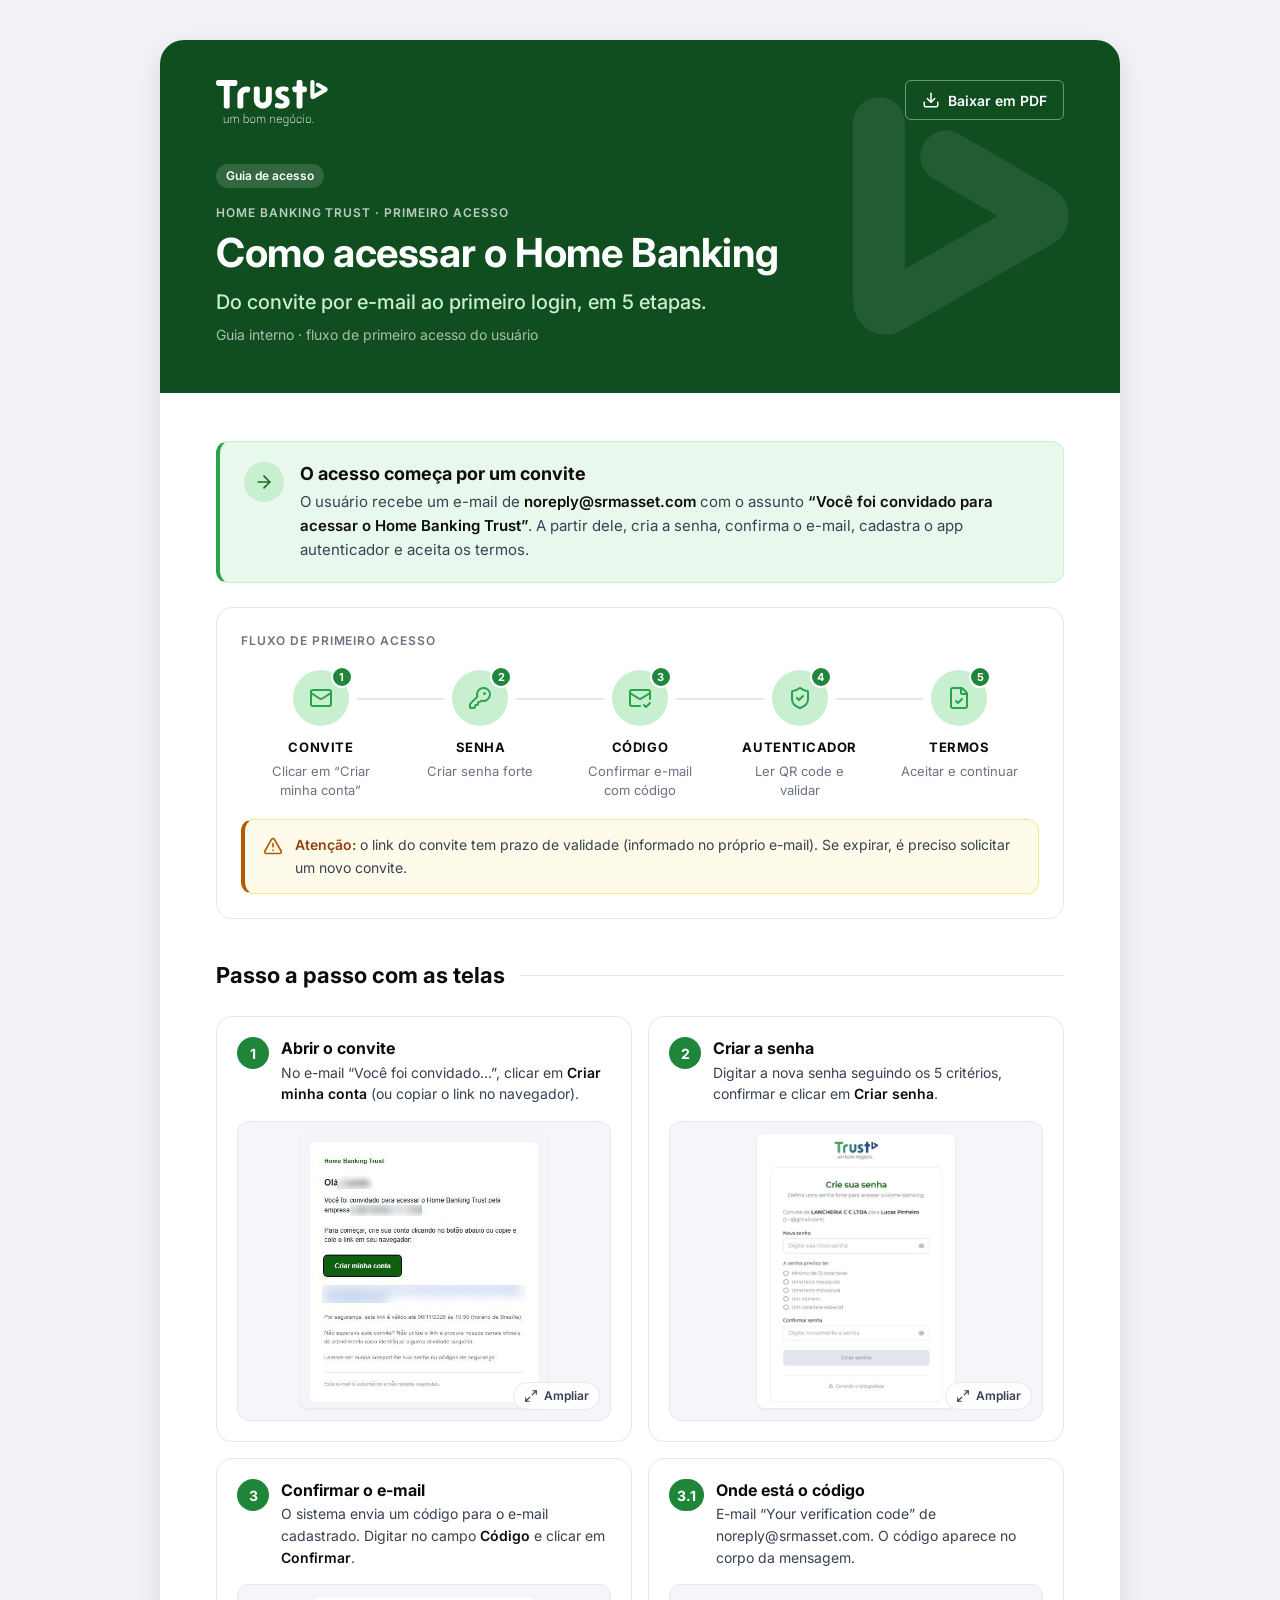
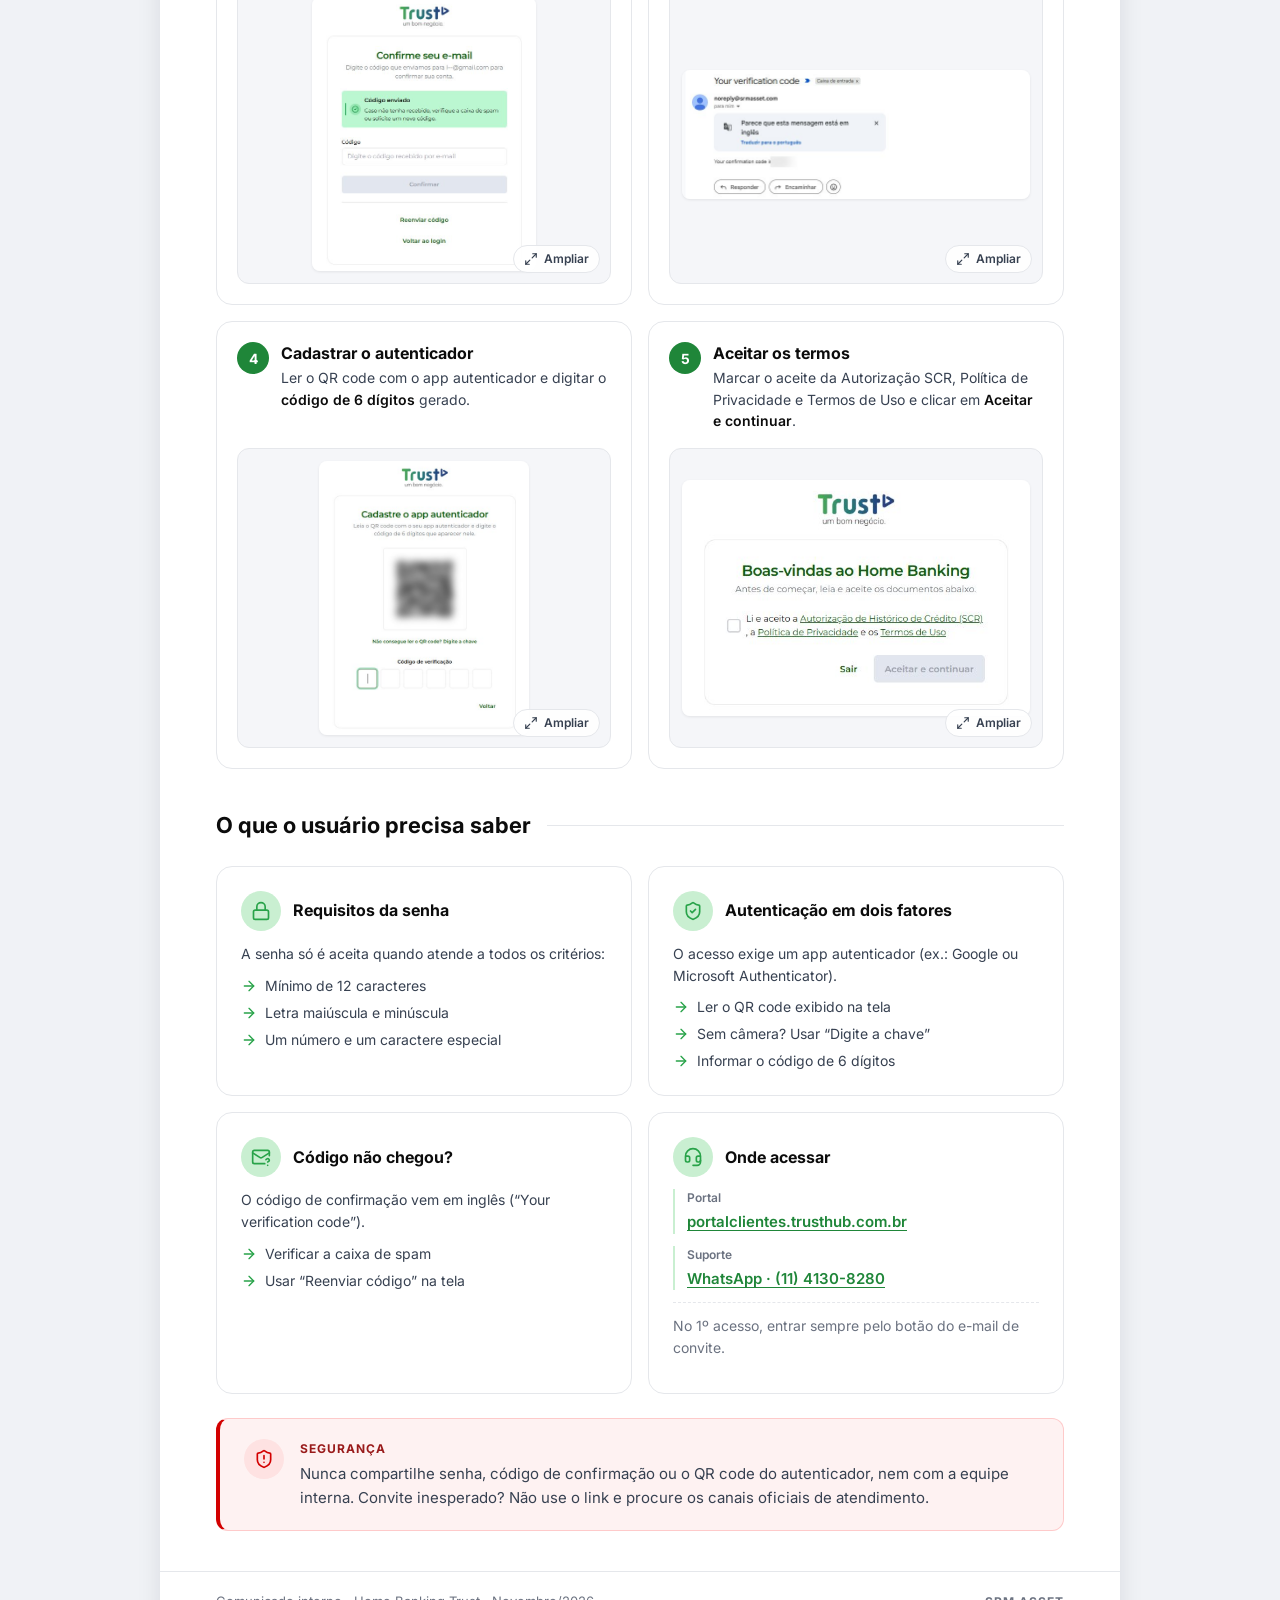
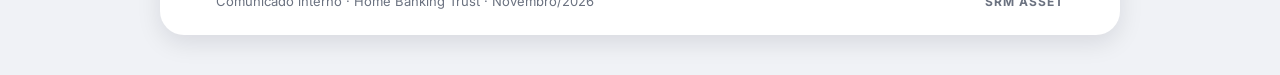
==== manual/index.html @ 1c3c184e "Home Banking Trust · primeiro acesso: e-mail (copy genérica) e manual Co-Authored-By: Claude Opus 5." ====
<!DOCTYPE html>
<html lang="pt-BR">
<head>
  <meta charset="UTF-8">
  <meta name="robots" content="noindex, nofollow">
  <meta name="viewport" content="width=device-width, initial-scale=1.0">
  <title>Como acessar o Home Banking Trust</title>
  <link rel="preconnect" href="https://fonts.googleapis.com">
  <link rel="preconnect" href="https://fonts.gstatic.com" crossorigin>
  <link href="https://fonts.googleapis.com/css2?family=Inter:wght@400;500;600;700&display=swap" rel="stylesheet">
  <style>
    /* Tokens do SRM Diamond DS. Marca Trust (data-brand="trust", branch brand-trust). */
    :root {
      --brand-1-50: #e9f8ed;
      --brand-1-100: #c9efd1;
      --brand-1-500: #28a349;
      --brand-1-600: #1f8639;
      --brand-1-700: #176a2c;
      --brand-1-800: #104e20;
      --hero-bg: #104e20;
      --focus-ring: rgba(40, 163, 73, 0.35);
      --logo-w: 112px;
      --logo-h: 46px;

      --brand-primary: var(--brand-1-500);
      --brand-primary-light: var(--brand-1-100);
      --icon-primary: var(--brand-primary);
      --text-link: var(--brand-1-600);

      --text-primary: #0c0c0c;
      --text-body: #374151;
      --text-secondary: #6b7280;
      --surface-default: #ffffff;
      --surface-page: #f0f2f6;
      --surface-subtle: #f5f6f9;
      --border-default: #e5e7eb;

      --warning-bg: #fffbeb;
      --warning-border: #fde68a;
      --warning-strong: #b25b00;
      --warning-text: #92400e;
      --error-bg: #fef2f2;
      --error-border: #fecaca;
      --error-strong: #d30000;
      --error-text: #991b1b;

      --radius-md: 6px;
      --radius-lg: 8px;
      --radius-xl: 12px;
      --radius-card: 16px;
      --radius-modal: 24px;
      --radius-full: 9999px;
      --shadow-sm: 0 1px 3px rgba(0, 0, 0, 0.08);
      --shadow-card: 0 8px 24px rgba(0, 8, 30, 0.10);

      --font-sans: 'Inter', -apple-system, BlinkMacSystemFont, 'Segoe UI', sans-serif;
    }

    *, *::before, *::after { box-sizing: border-box; margin: 0; padding: 0; }
    html { -webkit-text-size-adjust: 100%; }
    body {
      font-family: var(--font-sans);
      background: var(--surface-page);
      color: var(--text-body);
      line-height: 1.5;
      -webkit-font-smoothing: antialiased;
    }
    svg.i { width: 20px; height: 20px; fill: none; stroke: currentColor; stroke-width: 2; stroke-linecap: round; stroke-linejoin: round; flex-shrink: 0; }

    .sheet {
      max-width: 960px;
      margin: 40px auto;
      background: var(--surface-default);
      border-radius: var(--radius-modal);
      box-shadow: var(--shadow-card);
      overflow: hidden;
    }

    /* Topo */
    .hero {
      position: relative;
      background: var(--hero-bg);
      color: #fff;
      padding: 40px 56px 48px;
      overflow: hidden;
    }
    .hero-mark {
      position: absolute;
      right: 48px;
      top: 50%;
      width: 220px;
      height: 240px;
      transform: translateY(-50%);
      fill: rgba(255, 255, 255, 0.08);
      pointer-events: none;
    }
    .hero > *:not(.hero-mark) { position: relative; }
    .hero-top { display: flex; align-items: flex-start; justify-content: space-between; gap: 16px; margin-bottom: 36px; }
    .brand { display: flex; align-items: center; gap: 16px; }
    .logo { display: block; width: var(--logo-w); height: var(--logo-h); fill: #fff; }
    .tagline { font-size: 10px; font-weight: 600; letter-spacing: 0.16em; color: rgba(255, 255, 255, 0.64); }
    .download {
      display: inline-flex; align-items: center; gap: 8px;
      height: 40px; padding: 0 16px;
      border-radius: var(--radius-md);
      border: 1px solid rgba(255, 255, 255, 0.40);
      color: #fff; text-decoration: none;
      font-size: 14px; font-weight: 600; white-space: nowrap;
    }
    .download:hover { background: rgba(255, 255, 255, 0.10); border-color: rgba(255, 255, 255, 0.64); }
    .download:focus-visible { outline: none; box-shadow: 0 0 0 3px rgba(255, 255, 255, 0.45); }
    .download .i { width: 18px; height: 18px; }
    .tag {
      display: inline-flex;
      align-items: center;
      height: 24px;
      padding: 0 10px;
      border-radius: var(--radius-full);
      background: rgba(255, 255, 255, 0.14);
      color: #fff;
      font-size: 12px;
      font-weight: 600;
      margin-bottom: 16px;
    }
    .overline {
      font-size: 12px;
      font-weight: 600;
      letter-spacing: 0.08em;
      text-transform: uppercase;
      color: rgba(255, 255, 255, 0.72);
      margin-bottom: 8px;
    }
    .hero h1 { font-size: 40px; font-weight: 700; line-height: 1.15; letter-spacing: -0.01em; margin-bottom: 12px; max-width: 620px; }
    .hero .lead { font-size: 20px; font-weight: 500; line-height: 1.4; color: var(--brand-1-100); margin-bottom: 8px; max-width: 620px; }
    .hero .note { font-size: 14px; color: rgba(255, 255, 255, 0.64); }

    /* Corpo */
    .body { padding: 48px 56px 40px; display: flex; flex-direction: column; gap: 24px; }

    .callout {
      display: flex;
      gap: 16px;
      align-items: flex-start;
      padding: 20px 24px;
      border-radius: var(--radius-xl);
      border: 1px solid var(--border-default);
      border-left-width: 4px;
    }
    .callout-icon {
      width: 40px; height: 40px;
      border-radius: var(--radius-full);
      display: flex; align-items: center; justify-content: center;
      flex-shrink: 0;
    }
    .callout h2 { font-size: 18px; font-weight: 700; color: var(--text-primary); margin-bottom: 4px; line-height: 1.35; }
    .callout p { font-size: 15px; line-height: 1.6; }
    .callout strong { color: var(--text-primary); font-weight: 600; }
    .callout.brand { background: var(--brand-1-50); border-color: var(--brand-primary-light); border-left-color: var(--brand-primary); }
    .callout.brand .callout-icon { background: var(--brand-primary-light); color: var(--brand-1-700); }
    .callout.warning { background: var(--warning-bg); border-color: var(--warning-border); border-left-color: var(--warning-strong); padding: 14px 18px; gap: 12px; }
    .callout.warning .i { color: var(--warning-strong); margin-top: 2px; }
    .callout.warning p { font-size: 14px; }
    .callout.warning strong { color: var(--warning-text); }
    .callout.error { background: var(--error-bg); border-color: var(--error-border); border-left-color: var(--error-strong); }
    .callout.error .callout-icon { background: #fee2e2; color: var(--error-strong); }
    .callout .label { font-size: 12px; font-weight: 700; letter-spacing: 0.08em; text-transform: uppercase; color: var(--error-text); margin-bottom: 4px; }

    .card {
      border: 1px solid var(--border-default);
      border-radius: var(--radius-card);
      background: var(--surface-default);
      padding: 24px;
    }

    /* Fluxo */
    .flow-label { font-size: 12px; font-weight: 600; letter-spacing: 0.08em; text-transform: uppercase; color: var(--text-secondary); margin-bottom: 20px; }
    .flow { list-style: none; display: grid; grid-template-columns: repeat(5, 1fr); margin-bottom: 20px; }
    .flow li { position: relative; display: flex; flex-direction: column; align-items: center; text-align: center; padding: 0 6px; }
    .flow li:not(:last-child)::after {
      content: '';
      position: absolute;
      top: 28px;
      left: calc(50% + 36px);
      right: calc(-50% + 36px);
      height: 2px;
      background: var(--border-default);
    }
    .flow-icon {
      position: relative;
      width: 56px; height: 56px;
      border-radius: var(--radius-full);
      background: var(--brand-primary-light);
      color: var(--icon-primary);
      display: flex; align-items: center; justify-content: center;
      margin-bottom: 12px;
    }
    .flow-icon .i { width: 24px; height: 24px; }
    .flow-num {
      position: absolute; top: -4px; right: -4px;
      min-width: 22px; height: 22px; padding: 0 4px;
      border-radius: var(--radius-full);
      background: var(--brand-1-600);
      border: 2px solid var(--surface-default);
      color: #fff;
      font-size: 11px; font-weight: 700;
      display: flex; align-items: center; justify-content: center;
    }
    .flow-name { font-size: 13px; font-weight: 700; letter-spacing: 0.04em; text-transform: uppercase; color: var(--text-primary); margin-bottom: 4px; }
    .flow-desc { font-size: 13px; line-height: 1.45; color: var(--text-secondary); max-width: 130px; }

    /* Títulos de seção */
    .section-title { display: flex; align-items: center; gap: 16px; margin-top: 16px; }
    .section-title h2 { font-size: 22px; font-weight: 700; color: var(--text-primary); white-space: nowrap; }
    .section-title::after { content: ''; flex: 1; height: 1px; background: var(--border-default); }

    /* Telas */
    .screens { display: grid; grid-template-columns: 1fr 1fr; gap: 16px; }
    .screen { display: flex; flex-direction: column; gap: 16px; padding: 20px; }
    .screen-head { display: flex; gap: 12px; align-items: flex-start; }
    .num {
      min-width: 32px; height: 32px; padding: 0 8px;
      border-radius: var(--radius-full);
      background: var(--brand-1-600);
      color: #fff;
      font-size: 14px; font-weight: 700;
      display: flex; align-items: center; justify-content: center;
      flex-shrink: 0;
    }
    .screen h3 { font-size: 16px; font-weight: 700; color: var(--text-primary); margin-bottom: 2px; line-height: 1.4; }
    .screen p { font-size: 14px; line-height: 1.55; }
    .screen p b { font-weight: 600; color: var(--text-primary); }
    .shot {
      position: relative;
      display: flex; align-items: center; justify-content: center;
      height: 300px;
      padding: 12px;
      background: var(--surface-subtle);
      border: 1px solid var(--border-default);
      border-radius: var(--radius-xl);
      cursor: zoom-in;
      font: inherit;
      width: 100%;
      margin-top: auto;
    }
    .shot img { max-width: 100%; max-height: 100%; display: block; border-radius: var(--radius-lg); box-shadow: var(--shadow-sm); }
    .shot .zoom {
      position: absolute; right: 10px; bottom: 10px;
      display: inline-flex; align-items: center; gap: 6px;
      height: 28px; padding: 0 10px;
      border-radius: var(--radius-full);
      background: rgba(255, 255, 255, 0.92);
      border: 1px solid var(--border-default);
      color: var(--text-body);
      font-size: 12px; font-weight: 600;
    }
    .shot .zoom .i { width: 14px; height: 14px; }
    .shot:hover .zoom, .shot:focus-visible .zoom { color: var(--brand-1-700); border-color: var(--brand-primary); }
    .shot:focus-visible { outline: none; box-shadow: 0 0 0 3px var(--focus-ring); border-color: var(--brand-primary); }

    /* Cards de apoio */
    .tips { display: grid; grid-template-columns: 1fr 1fr; gap: 16px; }
    .tip-head { display: flex; align-items: center; gap: 12px; margin-bottom: 12px; }
    .chip {
      width: 40px; height: 40px;
      border-radius: var(--radius-full);
      background: var(--brand-primary-light);
      color: var(--icon-primary);
      display: flex; align-items: center; justify-content: center;
      flex-shrink: 0;
    }
    .tip h3 { font-size: 16px; font-weight: 700; color: var(--text-primary); line-height: 1.35; }
    .tip > p { font-size: 14px; line-height: 1.55; margin-bottom: 10px; }
    .bullets { list-style: none; display: flex; flex-direction: column; gap: 6px; }
    .bullets li { display: flex; gap: 8px; align-items: flex-start; font-size: 14px; line-height: 1.5; }
    .bullets .i { width: 16px; height: 16px; color: var(--icon-primary); margin-top: 3px; }
    .path { border-left: 2px solid var(--brand-primary-light); padding-left: 12px; margin-bottom: 12px; }
    .path-label { font-size: 12px; font-weight: 600; color: var(--text-secondary); margin-bottom: 2px; }
    .path a { font-size: 15px; font-weight: 600; color: var(--text-link); text-decoration: underline; text-underline-offset: 3px; text-decoration-thickness: 1px; word-break: break-word; }
    .path a:hover { color: var(--brand-1-700); }
    .tip-note { border-top: 1px dashed var(--border-default); padding-top: 12px; font-size: 13px; color: var(--text-secondary); }

    .footer {
      display: flex; align-items: center; justify-content: space-between; gap: 16px;
      border-top: 1px solid var(--border-default);
      padding: 20px 56px 24px;
      font-size: 13px;
      color: var(--text-secondary);
    }
    .footer strong { font-size: 12px; font-weight: 700; letter-spacing: 0.08em; color: var(--text-secondary); }

    /* Telas ampliadas */
    dialog {
      border: 0; padding: 0; background: transparent;
      max-width: min(92vw, 900px); max-height: 92vh;
      margin: auto;
    }
    dialog::backdrop { background: rgba(12, 12, 12, 0.72); }
    .viewer { position: relative; background: var(--surface-default); border-radius: var(--radius-card); padding: 16px; box-shadow: var(--shadow-card); }
    .viewer img { display: block; max-width: 100%; max-height: calc(92vh - 96px); margin: 0 auto; border-radius: var(--radius-lg); }
    .viewer-bar { display: flex; align-items: center; justify-content: space-between; gap: 12px; margin-bottom: 12px; }
    .viewer-title { font-size: 15px; font-weight: 600; color: var(--text-primary); }
    .close {
      width: 40px; height: 40px; border-radius: var(--radius-full);
      border: 1px solid var(--border-default); background: var(--surface-default);
      color: var(--text-body); display: flex; align-items: center; justify-content: center; cursor: pointer;
    }
    .close:hover { background: var(--surface-subtle); }
    .close:focus-visible { outline: none; box-shadow: 0 0 0 3px var(--focus-ring); }

    @media (max-width: 720px) {
      .sheet { margin: 0; border-radius: 0; box-shadow: none; }
      .hero { padding: 28px 20px 32px; }
      .hero-mark { width: 150px; height: 164px; right: -24px; top: 24px; transform: none; }
      .hero-top { margin-bottom: 28px; }
      .logo { width: calc(var(--logo-w) * 0.82); height: calc(var(--logo-h) * 0.82); }
      .tagline { display: none; }
      .download { height: 36px; padding: 0 12px; font-size: 13px; }
      .hero h1 { font-size: 30px; }
      .hero .lead { font-size: 17px; }
      .body { padding: 28px 16px 24px; gap: 20px; }
      .callout { padding: 16px; }
      .card { padding: 20px; }
      .flow { grid-template-columns: 1fr; gap: 0; }
      .flow li { flex-direction: row; align-items: center; text-align: left; gap: 14px; padding: 0 0 20px; }
      .flow li:not(:last-child)::after { top: 56px; bottom: 0; left: 27px; right: auto; width: 2px; height: auto; }
      .flow-icon { margin-bottom: 0; }
      .flow-desc { max-width: none; }
      .section-title h2 { font-size: 19px; white-space: normal; }
      .screens, .tips { grid-template-columns: 1fr; }
      .shot { height: 260px; }
      .footer { flex-direction: column; align-items: flex-start; padding: 20px 16px 28px; }
    }

    @page { size: A4; margin: 14mm 0; }
    @page :first { margin-top: 0; }
    @media print {
      body { background: #fff; }
      .sheet { margin: 0; box-shadow: none; border-radius: 0; max-width: none; }
      .hero, .callout, .flow-icon, .num, .chip { -webkit-print-color-adjust: exact; print-color-adjust: exact; }
      .screen, .tip, .callout { break-inside: avoid; }
      .section-title { break-after: avoid; page-break-after: avoid; }
      .shot .zoom, .download { display: none; }
    }

    @media (prefers-reduced-motion: no-preference) {
      .shot, .shot .zoom, .close, .download { transition: border-color 150ms ease, color 150ms ease, background-color 150ms ease, box-shadow 150ms ease; }
    }
  </style>
</head>
<body>
  <svg width="0" height="0" style="position:absolute" aria-hidden="true" focusable="false">
    <symbol id="logo" viewBox="0 0 355 146"><path d="M103.88 21.48L102.35 21.0701C100.38 20.6401 98.33 20.4001 96.23 20.4001C86.6 20.4001 78.0902 25.18 72.9302 32.5C69.7702 36.98 67.8903 42.41 67.7603 48.27C67.7603 48.35 67.7402 48.43 67.7402 48.51V84.29C67.7402 87.8 70.6099 90.6799 74.1299 90.6799H80.0103C83.5203 90.6799 86.3999 87.8 86.3999 84.29V48.51C86.3999 48.51 86.3999 48.5 86.3999 48.49C86.6099 43.23 90.9302 39.03 96.2402 39.03C96.8002 39.03 97.2898 39.0802 97.8198 39.1702C97.8198 39.1702 98.7701 39.37 99.3501 39.54C102.65 40.26 106 38.27 106.88 34.97L108.4 29.29C109.31 25.9 107.28 22.37 103.88 21.46"/>
<path d="M176.84 62.49V26.71C176.84 23.2 173.96 20.3201 170.45 20.3201H164.57C161.06 20.3201 158.18 23.2 158.18 26.71V62.49C158.18 62.56 158.2 62.63 158.2 62.71C158.08 67.73 153.72 72.1401 148.35 72.1401C142.98 72.1401 138.62 67.7401 138.5 62.3901V26.72C138.5 23.21 135.63 20.3301 132.11 20.3301H126.23C122.72 20.3301 119.84 23.21 119.84 26.72V62.5C119.84 62.6 119.87 62.69 119.87 62.79C120.26 78.2 132.85 90.78 148.35 90.78C163.85 90.78 176.85 77.83 176.85 62.5H176.84V62.49Z"/>
<path d="M206.59 40.3601C206.59 37.9301 207.87 35.76 212.72 35.76C215.76 35.76 220.43 36.6101 223.27 37.1401C226.41 37.5901 228.99 34.3101 229.5 32.4001L230.16 29.8201C231 26.6801 229.32 23.45 226.39 22.24C225.57 21.86 218.64 20.3101 212.72 20.3101C197.66 20.3101 188.09 28.7401 188.09 40.3501C188.09 63.4501 215.28 60.0001 215.28 69.8301C215.28 72.7601 211.83 74.9299 207.24 74.9299C202.26 74.9299 195 73.24 194.9 73.22C191.57 72.5 188.2 74.5001 187.31 77.8201L186.65 80.4001C185.73 83.8201 187.78 87.37 191.2 88.28C191.2 88.28 200.08 90.73 207.23 90.73C224.97 90.73 233.65 80.1701 233.65 69.5701C233.65 45.9601 206.59 49.9101 206.59 40.3401"/>
<path d="M61.3398 0.0100098H6.39014C2.88014 0.0100098 0 2.89015 0 6.40015V12.28C0 15.79 2.88014 18.6702 6.39014 18.6702H24.5303V84.3501C24.5303 87.8601 27.3999 90.74 30.9199 90.74H36.8003C40.3103 90.74 43.1899 87.8601 43.1899 84.3501V18.6702H61.3301C64.8401 18.6702 67.7202 15.79 67.7202 12.28V6.40015C67.7202 2.89015 64.8501 0.0100098 61.3301 0.0100098"/>
<path d="M248.33 20.3201H255.55V6.40015C255.55 2.89015 258.43 0.0100098 261.94 0.0100098H267.82C271.33 0.0100098 274.21 2.89015 274.21 6.40015V20.3201H281.69C285.2 20.3201 288.08 23.2 288.08 26.71V32.5901C288.08 36.1001 285.2 38.98 281.69 38.98H274.21V84.3501C274.21 87.8601 271.34 90.74 267.82 90.74H261.94C258.43 90.74 255.55 87.8701 255.55 84.3501V38.98H249.75C249.56 38.98 249.38 38.9402 249.2 38.9202C246.54 38.7502 244.15 36.96 243.42 34.25L241.9 28.5701C241.9 28.5701 239.53 20.3201 248.34 20.3201"/>
<path d="M350.21 23.23L326.23 9.36011C323.12 7.57011 319.22 8.59995 317.35 11.7C316.67 12.83 316.34 14.0901 316.4 15.3601C316.5 17.6101 317.73 19.63 319.69 20.75L336.06 30.24L312.44 43.79V6.57007C312.44 2.95007 309.49 0 305.87 0C305.58 0 305.3 0.0200586 305.02 0.0600586C301.76 0.480059 299.3 3.31015 299.3 6.65015V52.1401C299.3 55.3101 301.01 58.1701 303.77 59.5901C304.95 60.2001 306.21 60.5 307.53 60.5C309.02 60.5 310.48 60.0901 311.73 59.3401L350.18 37.27C351.71 36.35 352.91 34.9501 353.54 33.3401C355.03 29.5501 353.67 25.4 350.2 23.23H350.21Z"/>
<path d="M37.6499 117.15H39.3301V136.35H38.04L37.8003 133.47C36.6503 135.66 34.57 136.76 31.54 136.78C26.9 136.78 24.5698 134 24.5698 128.43V117.15H26.25V128.2C26.25 130.6 26.6803 132.36 27.5503 133.48C28.4203 134.6 29.7899 135.16 31.6899 135.16C35.3099 135.16 37.2999 133.26 37.6499 129.45V117.14V117.15Z"/>
<path d="M65.4399 116.72C69.7199 116.72 71.8699 119.5 71.8799 125.07V136.35H70.1802V125.26C70.1802 120.64 68.54 118.33 65.25 118.33C63.69 118.33 62.4402 118.81 61.4902 119.77C60.5402 120.73 59.9703 122.12 59.7803 123.95C59.8003 124.17 59.8198 124.52 59.8198 125V136.35H58.1401V125.26C58.1401 120.64 56.5 118.33 53.21 118.33C51.68 118.33 50.44 118.79 49.48 119.71C48.53 120.63 47.9302 121.96 47.7002 123.69V136.35H46.02V117.15H47.29L47.5503 119.97C48.6503 117.8 50.5799 116.72 53.3599 116.72C56.3999 116.72 58.3603 118.1 59.2603 120.87C59.7503 119.51 60.5201 118.48 61.5801 117.78C62.6401 117.08 63.9299 116.72 65.4399 116.72Z"/>
<path d="M95.8701 116.72C98.3501 116.72 100.22 117.36 101.48 118.63C102.74 119.91 103.38 121.94 103.38 124.75V128.69C103.38 131.49 102.75 133.54 101.48 134.83C100.22 136.12 98.3501 136.77 95.8701 136.77C92.7801 136.77 90.6402 135.71 89.4502 133.6L89.1499 136.34H87.8398V106.89H89.52V119.78C90.74 117.74 92.8601 116.72 95.8701 116.72ZM101.67 128.47V125.03C101.67 122.66 101.2 120.96 100.26 119.9C99.3203 118.85 97.8 118.32 95.71 118.32C92.06 118.32 90.0003 120.12 89.5103 123.72V129.77C90.0003 133.37 92.06 135.17 95.71 135.17C97.8 135.17 99.3203 134.64 100.26 133.59C101.2 132.54 101.67 130.83 101.67 128.46V128.47Z"/>
<path d="M122.23 134.77C120.92 136.11 118.96 136.78 116.36 136.78C113.76 136.78 111.8 136.11 110.49 134.76C109.18 133.42 108.52 131.52 108.52 129.08V124.41C108.52 121.93 109.18 120.03 110.49 118.71C111.8 117.38 113.76 116.72 116.36 116.72C118.96 116.72 120.92 117.38 122.23 118.71C123.54 120.04 124.2 121.94 124.2 124.41V129.08C124.2 131.53 123.54 133.43 122.23 134.77ZM111.67 133.62C112.65 134.65 114.22 135.17 116.36 135.17C118.5 135.17 120.06 134.65 121.05 133.62C122.03 132.59 122.53 131 122.53 128.86V124.6C122.53 122.48 122.04 120.91 121.05 119.88C120.07 118.85 118.5 118.33 116.36 118.33C114.22 118.33 112.66 118.85 111.67 119.88C110.69 120.91 110.19 122.49 110.19 124.6V128.86C110.19 131 110.68 132.59 111.67 133.62Z"/>
<path d="M149.52 116.72C153.8 116.72 155.95 119.5 155.96 125.07V136.35H154.26V125.26C154.26 120.64 152.62 118.33 149.33 118.33C147.77 118.33 146.52 118.81 145.57 119.77C144.62 120.73 144.05 122.12 143.86 123.95C143.88 124.17 143.9 124.52 143.9 125V136.35H142.22V125.26C142.22 120.64 140.58 118.33 137.29 118.33C135.76 118.33 134.52 118.79 133.56 119.71C132.61 120.63 132.01 121.96 131.78 123.69V136.35H130.1V117.15H131.37L131.63 119.97C132.73 117.8 134.66 116.72 137.44 116.72C140.48 116.72 142.44 118.1 143.34 120.87C143.83 119.51 144.6 118.48 145.67 117.78C146.73 117.08 148.02 116.72 149.53 116.72H149.52Z"/>
<path d="M180.03 116.72C184.95 116.72 187.41 119.5 187.42 125.07V136.35H185.72V125.3C185.72 122.9 185.24 121.14 184.29 120.02C183.34 118.9 181.87 118.34 179.87 118.34C176.2 118.34 174.11 120.14 173.6 123.74V136.36H171.92V117.16H173.19L173.45 120.11C174.62 117.86 176.81 116.73 180.02 116.73L180.03 116.72Z"/>
<path d="M200.91 116.72C203.36 116.72 205.25 117.34 206.59 118.58C207.92 119.82 208.59 121.55 208.59 123.76V127.25H194.86V128.46C194.86 133 196.89 135.28 200.95 135.28C205.01 135.28 206.83 133.56 206.83 130.11V129.89H208.51C208.51 132.16 207.87 133.87 206.59 135.03C205.31 136.19 203.43 136.78 200.95 136.78C198.47 136.78 196.5 136.05 195.17 134.58C193.84 133.11 193.18 131.13 193.18 128.62V124.81C193.18 122.33 193.84 120.37 195.15 118.91C196.46 117.45 198.38 116.72 200.91 116.72ZM194.86 125.76H206.87V123.84C206.87 120.09 204.9 118.22 200.95 118.22C197 118.22 194.86 120.48 194.86 125V125.77V125.76Z"/>
<path d="M227.97 117.15H229.28V138.18C229.28 140.42 228.6 142.21 227.23 143.56C225.86 144.9 223.96 145.58 221.52 145.58C217.21 145.58 214.73 143.88 214.07 140.48H215.79C216.1 141.68 216.7 142.56 217.59 143.12C218.48 143.69 219.79 143.97 221.52 143.97C223.49 143.97 224.99 143.44 226.03 142.38C227.07 141.32 227.59 139.81 227.59 137.84V133.68C226.37 135.75 224.24 136.78 221.2 136.78C216.23 136.78 213.75 134.08 213.75 128.69V124.75C213.75 121.97 214.38 119.94 215.65 118.65C216.91 117.36 218.77 116.72 221.21 116.72C224.32 116.72 226.48 117.79 227.69 119.93L227.99 117.15H227.97ZM221.4 135.17C225.17 135.17 227.23 133.27 227.58 129.46V124.04C227.22 120.24 225.16 118.34 221.4 118.33C219.31 118.33 217.79 118.85 216.84 119.9C215.89 120.95 215.42 122.66 215.42 125.04V128.48C215.42 130.85 215.89 132.55 216.84 133.61C217.79 134.67 219.31 135.19 221.4 135.19V135.17Z"/>
<path d="M248.9 134.77C247.59 136.11 245.63 136.78 243.03 136.78C240.43 136.78 238.47 136.11 237.16 134.76C235.85 133.42 235.19 131.52 235.19 129.08V124.41C235.19 121.93 235.85 120.03 237.16 118.71C238.47 117.38 240.43 116.72 243.03 116.72C245.63 116.72 247.59 117.38 248.9 118.71C250.21 120.04 250.87 121.94 250.87 124.41V129.08C250.87 131.53 250.21 133.43 248.9 134.77ZM238.34 133.62C239.32 134.65 240.89 135.17 243.03 135.17C245.17 135.17 246.73 134.65 247.72 133.62C248.7 132.59 249.2 131 249.2 128.86V124.6C249.2 122.48 248.71 120.91 247.72 119.88C246.74 118.85 245.17 118.33 243.03 118.33C240.89 118.33 239.33 118.85 238.34 119.88C237.36 120.91 236.86 122.49 236.86 124.6V128.86C236.86 131 237.35 132.59 238.34 133.62ZM247.92 108.77L243.91 114.67H242.23L246.02 108.77H247.92Z"/>
<path d="M263.74 136.69C261.21 136.69 259.29 136.03 257.98 134.72C256.67 133.41 256.01 131.53 256.01 129.09V124.42C256.01 121.94 256.66 120.05 257.96 118.73C259.26 117.42 261.19 116.76 263.74 116.76C266.29 116.76 268.08 117.38 269.4 118.62C270.72 119.86 271.38 121.61 271.38 123.88V124.2H269.7V123.85C269.7 120.2 267.71 118.38 263.74 118.38C261.65 118.38 260.12 118.89 259.15 119.91C258.18 120.93 257.69 122.5 257.69 124.62V128.88C257.69 131 258.18 132.56 259.15 133.58C260.12 134.59 261.65 135.1 263.74 135.1C267.71 135.1 269.7 133.28 269.7 129.65V129.3H271.38V129.62C271.38 131.89 270.72 133.63 269.4 134.87C268.08 136.1 266.19 136.72 263.74 136.72V136.69Z"/>
<path d="M277.3 113.48V110.62H279.34V113.48H277.3ZM277.42 136.35V117.15H279.1V136.35H277.42Z"/>
<path d="M298.92 134.77C297.61 136.11 295.65 136.78 293.05 136.78C290.45 136.78 288.49 136.11 287.18 134.76C285.87 133.42 285.21 131.52 285.21 129.08V124.41C285.21 121.93 285.87 120.03 287.18 118.71C288.49 117.38 290.45 116.72 293.05 116.72C295.65 116.72 297.61 117.38 298.92 118.71C300.23 120.04 300.89 121.94 300.89 124.41V129.08C300.89 131.53 300.23 133.43 298.92 134.77ZM288.36 133.62C289.34 134.65 290.91 135.17 293.05 135.17C295.19 135.17 296.75 134.65 297.74 133.62C298.72 132.59 299.22 131 299.22 128.86V124.6C299.22 122.48 298.73 120.91 297.74 119.88C296.76 118.85 295.19 118.33 293.05 118.33C290.91 118.33 289.35 118.85 288.36 119.88C287.38 120.91 286.88 122.49 286.88 124.6V128.86C286.88 131 287.37 132.59 288.36 133.62Z"/>
<path d="M306.05 136.35V133.32H308.07V136.35H306.05Z"/></symbol>
    <symbol id="marca" viewBox="299 0 56 61"><path d="M350.21 23.23L326.23 9.36011C323.12 7.57011 319.22 8.59995 317.35 11.7C316.67 12.83 316.34 14.0901 316.4 15.3601C316.5 17.6101 317.73 19.63 319.69 20.75L336.06 30.24L312.44 43.79V6.57007C312.44 2.95007 309.49 0 305.87 0C305.58 0 305.3 0.0200586 305.02 0.0600586C301.76 0.480059 299.3 3.31015 299.3 6.65015V52.1401C299.3 55.3101 301.01 58.1701 303.77 59.5901C304.95 60.2001 306.21 60.5 307.53 60.5C309.02 60.5 310.48 60.0901 311.73 59.3401L350.18 37.27C351.71 36.35 352.91 34.9501 353.54 33.3401C355.03 29.5501 353.67 25.4 350.2 23.23H350.21Z"/></symbol>
    <symbol id="i-download" viewBox="0 0 24 24"><path d="M12 15V3"/><path d="M21 15v4a2 2 0 0 1-2 2H5a2 2 0 0 1-2-2v-4"/><path d="m7 10 5 5 5-5"/></symbol>
    <symbol id="i-mail" viewBox="0 0 24 24"><path d="m22 7-8.991 5.727a2 2 0 0 1-2.009 0L2 7"/><rect x="2" y="4" width="20" height="16" rx="2"/></symbol>
    <symbol id="i-key" viewBox="0 0 24 24"><path d="M2.586 17.414A2 2 0 0 0 2 18.828V21a1 1 0 0 0 1 1h3a1 1 0 0 0 1-1v-1a1 1 0 0 1 1-1h1a1 1 0 0 0 1-1v-1a1 1 0 0 1 1-1h.172a2 2 0 0 0 1.414-.586l.814-.814a6.5 6.5 0 1 0-4-4z"/><circle cx="16.5" cy="7.5" r=".5" fill="currentColor"/></symbol>
    <symbol id="i-mail-check" viewBox="0 0 24 24"><path d="M22 13V6a2 2 0 0 0-2-2H4a2 2 0 0 0-2 2v12c0 1.1.9 2 2 2h8"/><path d="m22 7-8.97 5.7a1.94 1.94 0 0 1-2.06 0L2 7"/><path d="m16 19 2 2 4-4"/></symbol>
    <symbol id="i-shield-check" viewBox="0 0 24 24"><path d="M20 13c0 5-3.5 7.5-7.66 8.95a1 1 0 0 1-.67-.01C7.5 20.5 4 18 4 13V6a1 1 0 0 1 1-1c2 0 4.5-1.2 6.24-2.72a1.17 1.17 0 0 1 1.52 0C14.51 3.81 17 5 19 5a1 1 0 0 1 1 1z"/><path d="m9 12 2 2 4-4"/></symbol>
    <symbol id="i-file-check" viewBox="0 0 24 24"><path d="M6 22a2 2 0 0 1-2-2V4a2 2 0 0 1 2-2h8a2.4 2.4 0 0 1 1.704.706l3.588 3.588A2.4 2.4 0 0 1 20 8v12a2 2 0 0 1-2 2z"/><path d="M14 2v5a1 1 0 0 0 1 1h5"/><path d="m9 15 2 2 4-4"/></symbol>
    <symbol id="i-arrow-right" viewBox="0 0 24 24"><path d="M5 12h14"/><path d="m12 5 7 7-7 7"/></symbol>
    <symbol id="i-alert" viewBox="0 0 24 24"><path d="m21.73 18-8-14a2 2 0 0 0-3.48 0l-8 14A2 2 0 0 0 4 21h16a2 2 0 0 0 1.73-3"/><path d="M12 9v4"/><path d="M12 17h.01"/></symbol>
    <symbol id="i-lock" viewBox="0 0 24 24"><rect width="18" height="11" x="3" y="11" rx="2" ry="2"/><path d="M7 11V7a5 5 0 0 1 10 0v4"/></symbol>
    <symbol id="i-mail-question" viewBox="0 0 24 24"><path d="M22 10.5V6a2 2 0 0 0-2-2H4a2 2 0 0 0-2 2v12c0 1.1.9 2 2 2h12.5"/><path d="m22 7-8.97 5.7a1.94 1.94 0 0 1-2.06 0L2 7"/><path d="M18 15.28c.2-.4.5-.8.9-1a2.1 2.1 0 0 1 2.6.4c.3.4.5.8.5 1.3 0 1.3-2 2-2 2"/><path d="M20 22v.01"/></symbol>
    <symbol id="i-headset" viewBox="0 0 24 24"><path d="M3 11h3a2 2 0 0 1 2 2v3a2 2 0 0 1-2 2H5a2 2 0 0 1-2-2v-5Zm0 0a9 9 0 1 1 18 0m0 0v5a2 2 0 0 1-2 2h-1a2 2 0 0 1-2-2v-3a2 2 0 0 1 2-2h3Z"/><path d="M21 16v2a4 4 0 0 1-4 4h-5"/></symbol>
    <symbol id="i-shield-alert" viewBox="0 0 24 24"><path d="M20 13c0 5-3.5 7.5-7.66 8.95a1 1 0 0 1-.67-.01C7.5 20.5 4 18 4 13V6a1 1 0 0 1 1-1c2 0 4.5-1.2 6.24-2.72a1.17 1.17 0 0 1 1.52 0C14.51 3.81 17 5 19 5a1 1 0 0 1 1 1z"/><path d="M12 8v4"/><path d="M12 16h.01"/></symbol>
    <symbol id="i-maximize" viewBox="0 0 24 24"><path d="M15 3h6v6"/><path d="m21 3-7 7"/><path d="m3 21 7-7"/><path d="M9 21H3v-6"/></symbol>
    <symbol id="i-x" viewBox="0 0 24 24"><path d="M18 6 6 18"/><path d="m6 6 12 12"/></symbol>
  </svg>

  <main class="sheet">
    <header class="hero">
      <svg class="hero-mark" aria-hidden="true"><use href="#marca"/></svg>
      <div class="hero-top">
        <div class="brand"><svg class="logo" role="img" aria-label="Trust, um bom negócio"><use href="#logo"/></svg></div>
        <a class="download" href="Guia-de-acesso-Home-Banking-Trust.pdf" download><svg class="i" aria-hidden="true"><use href="#i-download"/></svg>Baixar em PDF</a>
      </div>
      <span class="tag">Guia de acesso</span>
      <p class="overline">Home Banking Trust · Primeiro acesso</p>
      <h1>Como acessar o Home Banking</h1>
      <p class="lead">Do convite por e-mail ao primeiro login, em 5 etapas.</p>
      <p class="note">Guia interno · fluxo de primeiro acesso do usuário</p>
    </header>

    <div class="body">
      <section class="callout brand" aria-labelledby="convite">
        <div class="callout-icon"><svg class="i"><use href="#i-arrow-right"/></svg></div>
        <div>
          <h2 id="convite">O acesso começa por um convite</h2>
          <p>O usuário recebe um e-mail de <strong>noreply@srmasset.com</strong> com o assunto <strong>“Você foi convidado para acessar o Home Banking Trust”</strong>. A partir dele, cria a senha, confirma o e-mail, cadastra o app autenticador e aceita os termos.</p>
        </div>
      </section>

      <section class="card" aria-labelledby="fluxo">
        <p class="flow-label" id="fluxo">Fluxo de primeiro acesso</p>
        <ol class="flow">
          <li>
            <div class="flow-icon"><svg class="i" aria-hidden="true"><use href="#i-mail"/></svg><span class="flow-num">1</span></div>
            <div><p class="flow-name">Convite</p><p class="flow-desc">Clicar em “Criar minha conta”</p></div>
          </li>
          <li>
            <div class="flow-icon"><svg class="i" aria-hidden="true"><use href="#i-key"/></svg><span class="flow-num">2</span></div>
            <div><p class="flow-name">Senha</p><p class="flow-desc">Criar senha forte</p></div>
          </li>
          <li>
            <div class="flow-icon"><svg class="i" aria-hidden="true"><use href="#i-mail-check"/></svg><span class="flow-num">3</span></div>
            <div><p class="flow-name">Código</p><p class="flow-desc">Confirmar e-mail com código</p></div>
          </li>
          <li>
            <div class="flow-icon"><svg class="i" aria-hidden="true"><use href="#i-shield-check"/></svg><span class="flow-num">4</span></div>
            <div><p class="flow-name">Autenticador</p><p class="flow-desc">Ler QR code e validar</p></div>
          </li>
          <li>
            <div class="flow-icon"><svg class="i" aria-hidden="true"><use href="#i-file-check"/></svg><span class="flow-num">5</span></div>
            <div><p class="flow-name">Termos</p><p class="flow-desc">Aceitar e continuar</p></div>
          </li>
        </ol>
        <div class="callout warning" role="note">
          <svg class="i" aria-hidden="true"><use href="#i-alert"/></svg>
          <p><strong>Atenção:</strong> o link do convite tem prazo de validade (informado no próprio e-mail). Se expirar, é preciso solicitar um novo convite.</p>
        </div>
      </section>

      <div class="section-title"><h2>Passo a passo com as telas</h2></div>
      <div class="screens">
        <article class="card screen">
          <div class="screen-head"><span class="num">1</span><div><h3>Abrir o convite</h3><p>No e-mail “Você foi convidado…”, clicar em <b>Criar minha conta</b> (ou copiar o link no navegador).</p></div></div>
          <button class="shot" type="button" data-title="1 · Abrir o convite"><img src="../telas/1-abrir-convite-generico.jpg" alt="E-mail de convite do Home Banking Trust com o botão Criar minha conta"><span class="zoom"><svg class="i" aria-hidden="true"><use href="#i-maximize"/></svg>Ampliar</span></button>
        </article>
        <article class="card screen">
          <div class="screen-head"><span class="num">2</span><div><h3>Criar a senha</h3><p>Digitar a nova senha seguindo os 5 critérios, confirmar e clicar em <b>Criar senha</b>.</p></div></div>
          <button class="shot" type="button" data-title="2 · Criar a senha"><img src="../telas/2-criar-senha.jpg" alt="Tela de criação de senha com os critérios e o botão Criar senha"><span class="zoom"><svg class="i" aria-hidden="true"><use href="#i-maximize"/></svg>Ampliar</span></button>
        </article>
        <article class="card screen">
          <div class="screen-head"><span class="num">3</span><div><h3>Confirmar o e-mail</h3><p>O sistema envia um código para o e-mail cadastrado. Digitar no campo <b>Código</b> e clicar em <b>Confirmar</b>.</p></div></div>
          <button class="shot" type="button" data-title="3 · Confirmar o e-mail"><img src="../telas/3-confirmar-email.jpg" alt="Tela de confirmação de e-mail com o campo Código e o botão Confirmar"><span class="zoom"><svg class="i" aria-hidden="true"><use href="#i-maximize"/></svg>Ampliar</span></button>
        </article>
        <article class="card screen">
          <div class="screen-head"><span class="num">3.1</span><div><h3>Onde está o código</h3><p>E-mail “Your verification code” de noreply@srmasset.com. O código aparece no corpo da mensagem.</p></div></div>
          <button class="shot" type="button" data-title="3.1 · Onde está o código"><img src="../telas/3-1-onde-esta-o-codigo.jpg" alt="E-mail Your verification code, de noreply@srmasset.com, com o código no corpo"><span class="zoom"><svg class="i" aria-hidden="true"><use href="#i-maximize"/></svg>Ampliar</span></button>
        </article>
        <article class="card screen">
          <div class="screen-head"><span class="num">4</span><div><h3>Cadastrar o autenticador</h3><p>Ler o QR code com o app autenticador e digitar o <b>código de 6 dígitos</b> gerado.</p></div></div>
          <button class="shot" type="button" data-title="4 · Cadastrar o autenticador"><img src="../telas/4-cadastrar-autenticador.jpg" alt="Tela Cadastre o app autenticador com o QR code e o campo do código de 6 dígitos"><span class="zoom"><svg class="i" aria-hidden="true"><use href="#i-maximize"/></svg>Ampliar</span></button>
        </article>
        <article class="card screen">
          <div class="screen-head"><span class="num">5</span><div><h3>Aceitar os termos</h3><p>Marcar o aceite da Autorização SCR, Política de Privacidade e Termos de Uso e clicar em <b>Aceitar e continuar</b>.</p></div></div>
          <button class="shot" type="button" data-title="5 · Aceitar os termos"><img src="../telas/5-aceitar-termos.jpg" alt="Tela de aceite da Autorização SCR, Política de Privacidade e Termos de Uso"><span class="zoom"><svg class="i" aria-hidden="true"><use href="#i-maximize"/></svg>Ampliar</span></button>
        </article>
      </div>

      <div class="section-title"><h2>O que o usuário precisa saber</h2></div>
      <div class="tips">
        <article class="card tip">
          <div class="tip-head"><span class="chip"><svg class="i" aria-hidden="true"><use href="#i-lock"/></svg></span><h3>Requisitos da senha</h3></div>
          <p>A senha só é aceita quando atende a todos os critérios:</p>
          <ul class="bullets">
            <li><svg class="i" aria-hidden="true"><use href="#i-arrow-right"/></svg>Mínimo de 12 caracteres</li>
            <li><svg class="i" aria-hidden="true"><use href="#i-arrow-right"/></svg>Letra maiúscula e minúscula</li>
            <li><svg class="i" aria-hidden="true"><use href="#i-arrow-right"/></svg>Um número e um caractere especial</li>
          </ul>
        </article>
        <article class="card tip">
          <div class="tip-head"><span class="chip"><svg class="i" aria-hidden="true"><use href="#i-shield-check"/></svg></span><h3>Autenticação em dois fatores</h3></div>
          <p>O acesso exige um app autenticador (ex.: Google ou Microsoft Authenticator).</p>
          <ul class="bullets">
            <li><svg class="i" aria-hidden="true"><use href="#i-arrow-right"/></svg>Ler o QR code exibido na tela</li>
            <li><svg class="i" aria-hidden="true"><use href="#i-arrow-right"/></svg>Sem câmera? Usar “Digite a chave”</li>
            <li><svg class="i" aria-hidden="true"><use href="#i-arrow-right"/></svg>Informar o código de 6 dígitos</li>
          </ul>
        </article>
        <article class="card tip">
          <div class="tip-head"><span class="chip"><svg class="i" aria-hidden="true"><use href="#i-mail-question"/></svg></span><h3>Código não chegou?</h3></div>
          <p>O código de confirmação vem em inglês (“Your verification code”).</p>
          <ul class="bullets">
            <li><svg class="i" aria-hidden="true"><use href="#i-arrow-right"/></svg>Verificar a caixa de spam</li>
            <li><svg class="i" aria-hidden="true"><use href="#i-arrow-right"/></svg>Usar “Reenviar código” na tela</li>
          </ul>
        </article>
        <article class="card tip">
          <div class="tip-head"><span class="chip"><svg class="i" aria-hidden="true"><use href="#i-headset"/></svg></span><h3>Onde acessar</h3></div>
          <div class="path"><p class="path-label">Portal</p><a href="https://portalclientes.trusthub.com.br" target="_blank" rel="noopener">portalclientes.trusthub.com.br</a></div>
          <div class="path"><p class="path-label">Suporte</p><a href="https://wa.me/551141308280" target="_blank" rel="noopener">WhatsApp · (11) 4130-8280</a></div>
          <p class="tip-note">No 1º acesso, entrar sempre pelo botão do e-mail de convite.</p>
        </article>
      </div>

      <section class="callout error" aria-labelledby="seguranca">
        <div class="callout-icon"><svg class="i" aria-hidden="true"><use href="#i-shield-alert"/></svg></div>
        <div>
          <p class="label" id="seguranca">Segurança</p>
          <p>Nunca compartilhe senha, código de confirmação ou o QR code do autenticador, nem com a equipe interna. Convite inesperado? Não use o link e procure os canais oficiais de atendimento.</p>
        </div>
      </section>
    </div>

    <footer class="footer">
      <span>Comunicado interno · Home Banking Trust · Novembro/2026</span>
      <strong>SRM ASSET</strong>
    </footer>
  </main>

  <dialog id="viewer" aria-labelledby="viewer-title">
    <div class="viewer">
      <div class="viewer-bar">
        <p class="viewer-title" id="viewer-title"></p>
        <button class="close" type="button" aria-label="Fechar"><svg class="i" aria-hidden="true"><use href="#i-x"/></svg></button>
      </div>
      <img alt="">
    </div>
  </dialog>

  <script>
    (function () {
      var dialog = document.getElementById('viewer');
      if (!dialog || typeof dialog.showModal !== 'function') return;
      var img = dialog.querySelector('img');
      var title = dialog.querySelector('.viewer-title');
      document.querySelectorAll('.shot').forEach(function (btn) {
        btn.addEventListener('click', function () {
          var src = btn.querySelector('img');
          img.src = src.src;
          img.alt = src.alt;
          title.textContent = btn.getAttribute('data-title');
          dialog.showModal();
        });
      });
      dialog.querySelector('.close').addEventListener('click', function () { dialog.close(); });
      dialog.addEventListener('click', function (e) { if (e.target === dialog) dialog.close(); });
    })();
  </script>
</body>
</html>
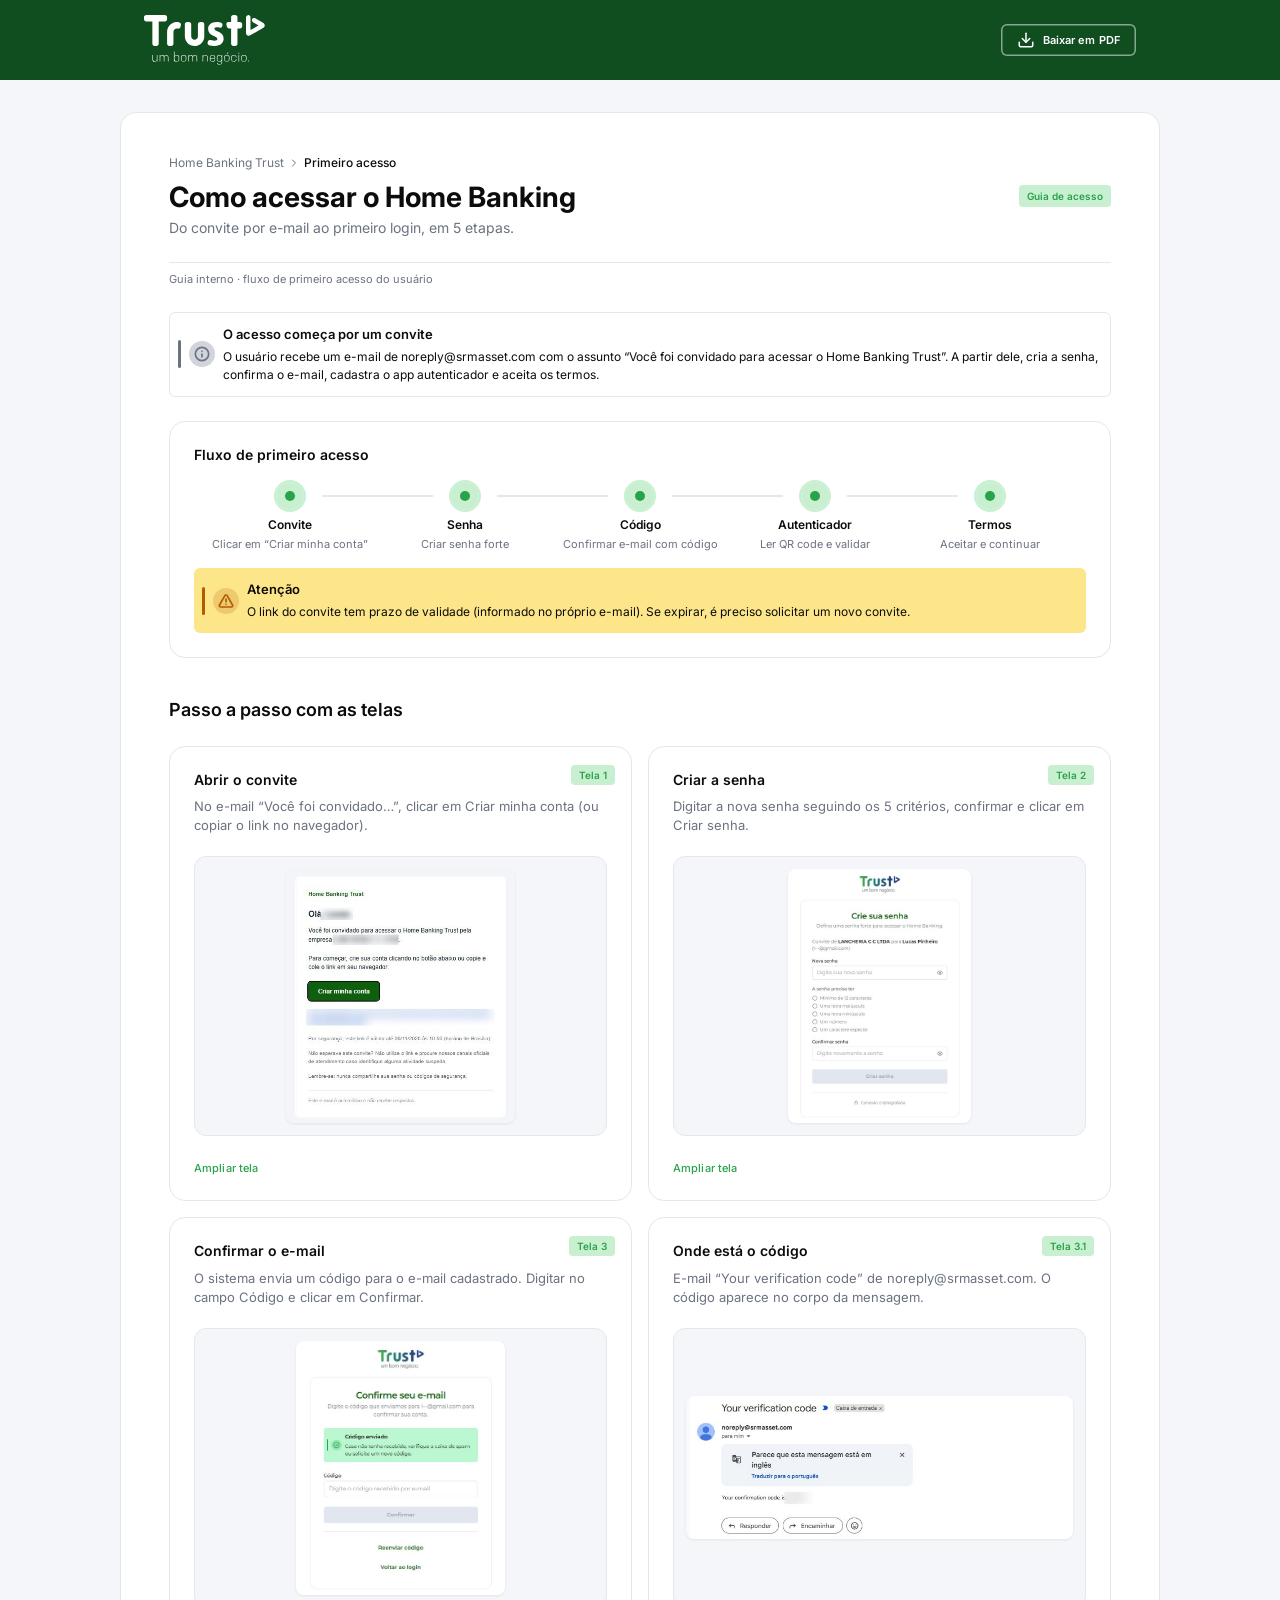
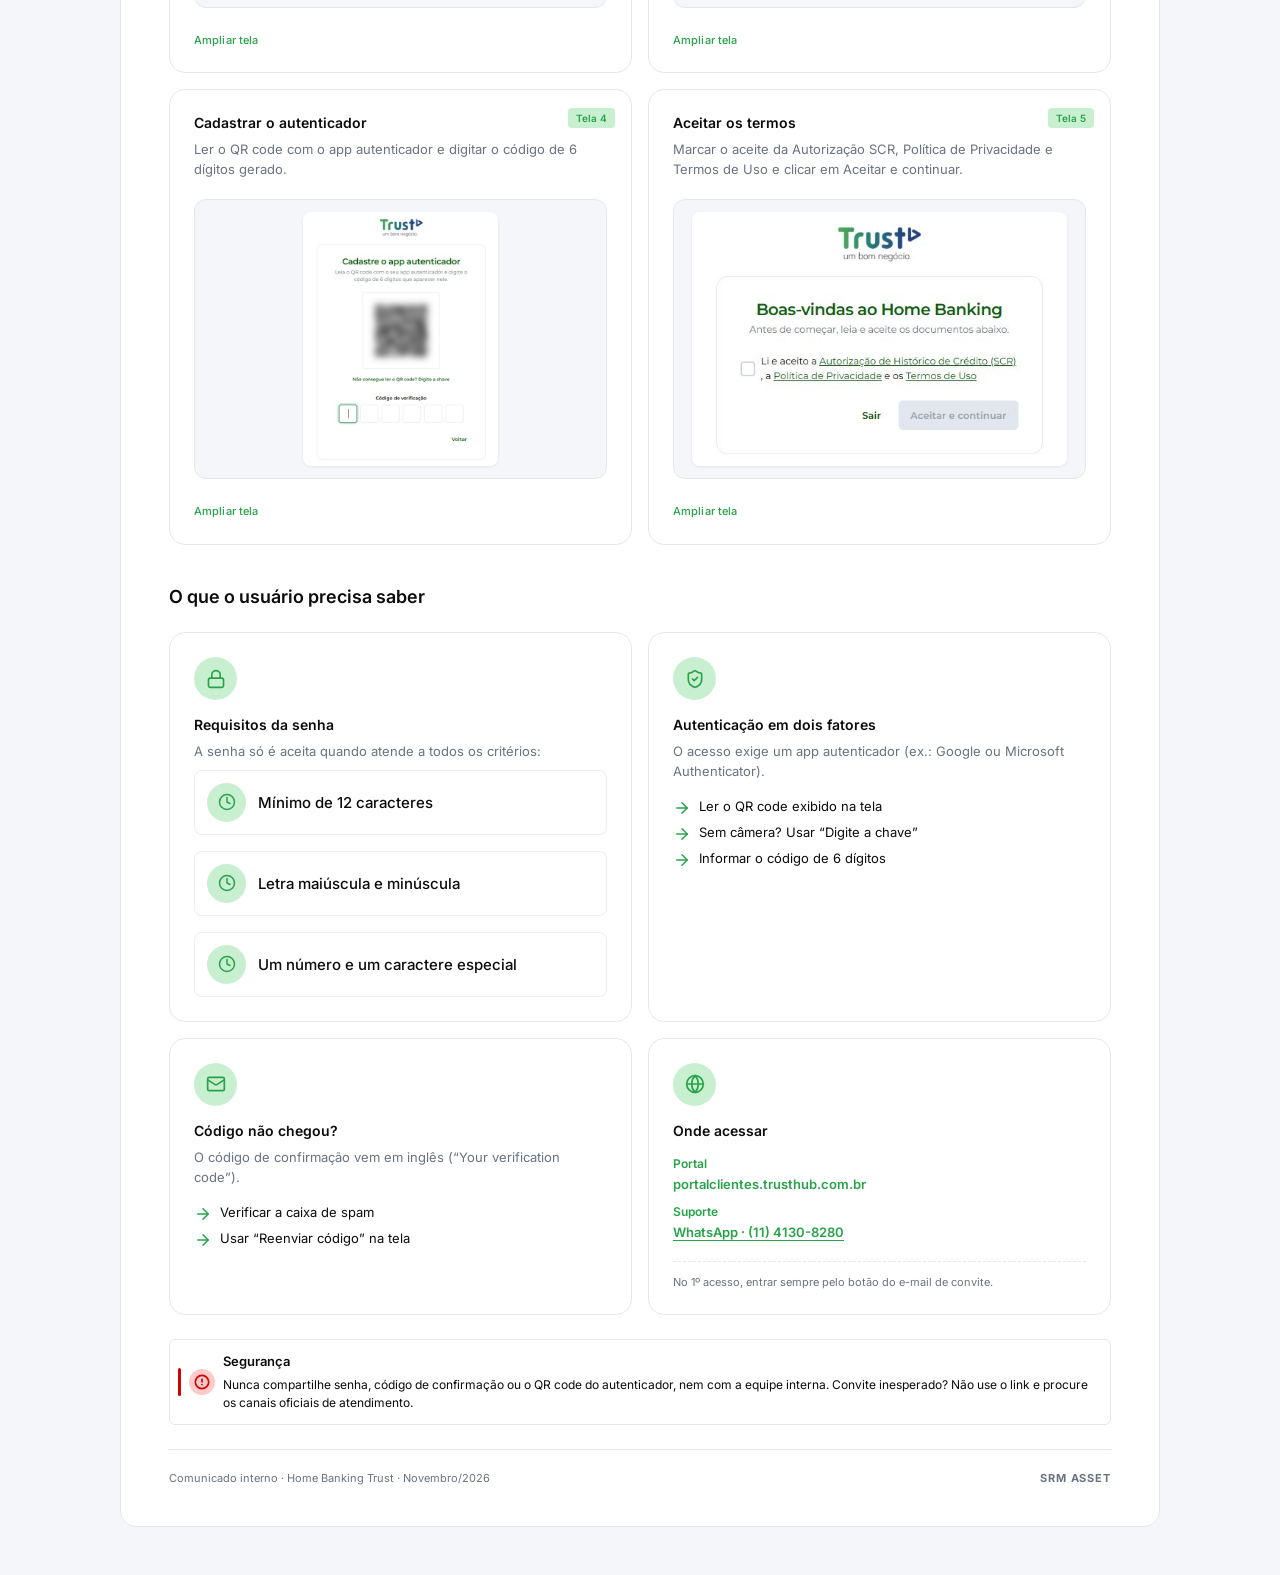
==== commit 04b93c50: "Manual com os componentes do DS; e-mail sem a barra de prévia e com divisor entre os autenticadores " ====
--- a/manual/index.html
+++ b/manual/index.html
@@ -2,549 +2,16 @@
 <html lang="pt-BR">
 <head>
   <meta charset="UTF-8">
+  <meta name="viewport" content="width=device-width, initial-scale=1.0">
   <meta name="robots" content="noindex, nofollow">
-  <meta name="viewport" content="width=device-width, initial-scale=1.0">
-  <title>Como acessar o Home Banking Trust</title>
+  <title>Como acessar o Home Banking</title>
   <link rel="preconnect" href="https://fonts.googleapis.com">
   <link rel="preconnect" href="https://fonts.gstatic.com" crossorigin>
   <link href="https://fonts.googleapis.com/css2?family=Inter:wght@400;500;600;700&display=swap" rel="stylesheet">
-  <style>
-    /* Tokens do SRM Diamond DS. Marca Trust (data-brand="trust", branch brand-trust). */
-    :root {
-      --brand-1-50: #e9f8ed;
-      --brand-1-100: #c9efd1;
-      --brand-1-500: #28a349;
-      --brand-1-600: #1f8639;
-      --brand-1-700: #176a2c;
-      --brand-1-800: #104e20;
-      --hero-bg: #104e20;
-      --focus-ring: rgba(40, 163, 73, 0.35);
-      --logo-w: 112px;
-      --logo-h: 46px;
-
-      --brand-primary: var(--brand-1-500);
-      --brand-primary-light: var(--brand-1-100);
-      --icon-primary: var(--brand-primary);
-      --text-link: var(--brand-1-600);
-
-      --text-primary: #0c0c0c;
-      --text-body: #374151;
-      --text-secondary: #6b7280;
-      --surface-default: #ffffff;
-      --surface-page: #f0f2f6;
-      --surface-subtle: #f5f6f9;
-      --border-default: #e5e7eb;
-
-      --warning-bg: #fffbeb;
-      --warning-border: #fde68a;
-      --warning-strong: #b25b00;
-      --warning-text: #92400e;
-      --error-bg: #fef2f2;
-      --error-border: #fecaca;
-      --error-strong: #d30000;
-      --error-text: #991b1b;
-
-      --radius-md: 6px;
-      --radius-lg: 8px;
-      --radius-xl: 12px;
-      --radius-card: 16px;
-      --radius-modal: 24px;
-      --radius-full: 9999px;
-      --shadow-sm: 0 1px 3px rgba(0, 0, 0, 0.08);
-      --shadow-card: 0 8px 24px rgba(0, 8, 30, 0.10);
-
-      --font-sans: 'Inter', -apple-system, BlinkMacSystemFont, 'Segoe UI', sans-serif;
-    }
-
-    *, *::before, *::after { box-sizing: border-box; margin: 0; padding: 0; }
-    html { -webkit-text-size-adjust: 100%; }
-    body {
-      font-family: var(--font-sans);
-      background: var(--surface-page);
-      color: var(--text-body);
-      line-height: 1.5;
-      -webkit-font-smoothing: antialiased;
-    }
-    svg.i { width: 20px; height: 20px; fill: none; stroke: currentColor; stroke-width: 2; stroke-linecap: round; stroke-linejoin: round; flex-shrink: 0; }
-
-    .sheet {
-      max-width: 960px;
-      margin: 40px auto;
-      background: var(--surface-default);
-      border-radius: var(--radius-modal);
-      box-shadow: var(--shadow-card);
-      overflow: hidden;
-    }
-
-    /* Topo */
-    .hero {
-      position: relative;
-      background: var(--hero-bg);
-      color: #fff;
-      padding: 40px 56px 48px;
-      overflow: hidden;
-    }
-    .hero-mark {
-      position: absolute;
-      right: 48px;
-      top: 50%;
-      width: 220px;
-      height: 240px;
-      transform: translateY(-50%);
-      fill: rgba(255, 255, 255, 0.08);
-      pointer-events: none;
-    }
-    .hero > *:not(.hero-mark) { position: relative; }
-    .hero-top { display: flex; align-items: flex-start; justify-content: space-between; gap: 16px; margin-bottom: 36px; }
-    .brand { display: flex; align-items: center; gap: 16px; }
-    .logo { display: block; width: var(--logo-w); height: var(--logo-h); fill: #fff; }
-    .tagline { font-size: 10px; font-weight: 600; letter-spacing: 0.16em; color: rgba(255, 255, 255, 0.64); }
-    .download {
-      display: inline-flex; align-items: center; gap: 8px;
-      height: 40px; padding: 0 16px;
-      border-radius: var(--radius-md);
-      border: 1px solid rgba(255, 255, 255, 0.40);
-      color: #fff; text-decoration: none;
-      font-size: 14px; font-weight: 600; white-space: nowrap;
-    }
-    .download:hover { background: rgba(255, 255, 255, 0.10); border-color: rgba(255, 255, 255, 0.64); }
-    .download:focus-visible { outline: none; box-shadow: 0 0 0 3px rgba(255, 255, 255, 0.45); }
-    .download .i { width: 18px; height: 18px; }
-    .tag {
-      display: inline-flex;
-      align-items: center;
-      height: 24px;
-      padding: 0 10px;
-      border-radius: var(--radius-full);
-      background: rgba(255, 255, 255, 0.14);
-      color: #fff;
-      font-size: 12px;
-      font-weight: 600;
-      margin-bottom: 16px;
-    }
-    .overline {
-      font-size: 12px;
-      font-weight: 600;
-      letter-spacing: 0.08em;
-      text-transform: uppercase;
-      color: rgba(255, 255, 255, 0.72);
-      margin-bottom: 8px;
-    }
-    .hero h1 { font-size: 40px; font-weight: 700; line-height: 1.15; letter-spacing: -0.01em; margin-bottom: 12px; max-width: 620px; }
-    .hero .lead { font-size: 20px; font-weight: 500; line-height: 1.4; color: var(--brand-1-100); margin-bottom: 8px; max-width: 620px; }
-    .hero .note { font-size: 14px; color: rgba(255, 255, 255, 0.64); }
-
-    /* Corpo */
-    .body { padding: 48px 56px 40px; display: flex; flex-direction: column; gap: 24px; }
-
-    .callout {
-      display: flex;
-      gap: 16px;
-      align-items: flex-start;
-      padding: 20px 24px;
-      border-radius: var(--radius-xl);
-      border: 1px solid var(--border-default);
-      border-left-width: 4px;
-    }
-    .callout-icon {
-      width: 40px; height: 40px;
-      border-radius: var(--radius-full);
-      display: flex; align-items: center; justify-content: center;
-      flex-shrink: 0;
-    }
-    .callout h2 { font-size: 18px; font-weight: 700; color: var(--text-primary); margin-bottom: 4px; line-height: 1.35; }
-    .callout p { font-size: 15px; line-height: 1.6; }
-    .callout strong { color: var(--text-primary); font-weight: 600; }
-    .callout.brand { background: var(--brand-1-50); border-color: var(--brand-primary-light); border-left-color: var(--brand-primary); }
-    .callout.brand .callout-icon { background: var(--brand-primary-light); color: var(--brand-1-700); }
-    .callout.warning { background: var(--warning-bg); border-color: var(--warning-border); border-left-color: var(--warning-strong); padding: 14px 18px; gap: 12px; }
-    .callout.warning .i { color: var(--warning-strong); margin-top: 2px; }
-    .callout.warning p { font-size: 14px; }
-    .callout.warning strong { color: var(--warning-text); }
-    .callout.error { background: var(--error-bg); border-color: var(--error-border); border-left-color: var(--error-strong); }
-    .callout.error .callout-icon { background: #fee2e2; color: var(--error-strong); }
-    .callout .label { font-size: 12px; font-weight: 700; letter-spacing: 0.08em; text-transform: uppercase; color: var(--error-text); margin-bottom: 4px; }
-
-    .card {
-      border: 1px solid var(--border-default);
-      border-radius: var(--radius-card);
-      background: var(--surface-default);
-      padding: 24px;
-    }
-
-    /* Fluxo */
-    .flow-label { font-size: 12px; font-weight: 600; letter-spacing: 0.08em; text-transform: uppercase; color: var(--text-secondary); margin-bottom: 20px; }
-    .flow { list-style: none; display: grid; grid-template-columns: repeat(5, 1fr); margin-bottom: 20px; }
-    .flow li { position: relative; display: flex; flex-direction: column; align-items: center; text-align: center; padding: 0 6px; }
-    .flow li:not(:last-child)::after {
-      content: '';
-      position: absolute;
-      top: 28px;
-      left: calc(50% + 36px);
-      right: calc(-50% + 36px);
-      height: 2px;
-      background: var(--border-default);
-    }
-    .flow-icon {
-      position: relative;
-      width: 56px; height: 56px;
-      border-radius: var(--radius-full);
-      background: var(--brand-primary-light);
-      color: var(--icon-primary);
-      display: flex; align-items: center; justify-content: center;
-      margin-bottom: 12px;
-    }
-    .flow-icon .i { width: 24px; height: 24px; }
-    .flow-num {
-      position: absolute; top: -4px; right: -4px;
-      min-width: 22px; height: 22px; padding: 0 4px;
-      border-radius: var(--radius-full);
-      background: var(--brand-1-600);
-      border: 2px solid var(--surface-default);
-      color: #fff;
-      font-size: 11px; font-weight: 700;
-      display: flex; align-items: center; justify-content: center;
-    }
-    .flow-name { font-size: 13px; font-weight: 700; letter-spacing: 0.04em; text-transform: uppercase; color: var(--text-primary); margin-bottom: 4px; }
-    .flow-desc { font-size: 13px; line-height: 1.45; color: var(--text-secondary); max-width: 130px; }
-
-    /* Títulos de seção */
-    .section-title { display: flex; align-items: center; gap: 16px; margin-top: 16px; }
-    .section-title h2 { font-size: 22px; font-weight: 700; color: var(--text-primary); white-space: nowrap; }
-    .section-title::after { content: ''; flex: 1; height: 1px; background: var(--border-default); }
-
-    /* Telas */
-    .screens { display: grid; grid-template-columns: 1fr 1fr; gap: 16px; }
-    .screen { display: flex; flex-direction: column; gap: 16px; padding: 20px; }
-    .screen-head { display: flex; gap: 12px; align-items: flex-start; }
-    .num {
-      min-width: 32px; height: 32px; padding: 0 8px;
-      border-radius: var(--radius-full);
-      background: var(--brand-1-600);
-      color: #fff;
-      font-size: 14px; font-weight: 700;
-      display: flex; align-items: center; justify-content: center;
-      flex-shrink: 0;
-    }
-    .screen h3 { font-size: 16px; font-weight: 700; color: var(--text-primary); margin-bottom: 2px; line-height: 1.4; }
-    .screen p { font-size: 14px; line-height: 1.55; }
-    .screen p b { font-weight: 600; color: var(--text-primary); }
-    .shot {
-      position: relative;
-      display: flex; align-items: center; justify-content: center;
-      height: 300px;
-      padding: 12px;
-      background: var(--surface-subtle);
-      border: 1px solid var(--border-default);
-      border-radius: var(--radius-xl);
-      cursor: zoom-in;
-      font: inherit;
-      width: 100%;
-      margin-top: auto;
-    }
-    .shot img { max-width: 100%; max-height: 100%; display: block; border-radius: var(--radius-lg); box-shadow: var(--shadow-sm); }
-    .shot .zoom {
-      position: absolute; right: 10px; bottom: 10px;
-      display: inline-flex; align-items: center; gap: 6px;
-      height: 28px; padding: 0 10px;
-      border-radius: var(--radius-full);
-      background: rgba(255, 255, 255, 0.92);
-      border: 1px solid var(--border-default);
-      color: var(--text-body);
-      font-size: 12px; font-weight: 600;
-    }
-    .shot .zoom .i { width: 14px; height: 14px; }
-    .shot:hover .zoom, .shot:focus-visible .zoom { color: var(--brand-1-700); border-color: var(--brand-primary); }
-    .shot:focus-visible { outline: none; box-shadow: 0 0 0 3px var(--focus-ring); border-color: var(--brand-primary); }
-
-    /* Cards de apoio */
-    .tips { display: grid; grid-template-columns: 1fr 1fr; gap: 16px; }
-    .tip-head { display: flex; align-items: center; gap: 12px; margin-bottom: 12px; }
-    .chip {
-      width: 40px; height: 40px;
-      border-radius: var(--radius-full);
-      background: var(--brand-primary-light);
-      color: var(--icon-primary);
-      display: flex; align-items: center; justify-content: center;
-      flex-shrink: 0;
-    }
-    .tip h3 { font-size: 16px; font-weight: 700; color: var(--text-primary); line-height: 1.35; }
-    .tip > p { font-size: 14px; line-height: 1.55; margin-bottom: 10px; }
-    .bullets { list-style: none; display: flex; flex-direction: column; gap: 6px; }
-    .bullets li { display: flex; gap: 8px; align-items: flex-start; font-size: 14px; line-height: 1.5; }
-    .bullets .i { width: 16px; height: 16px; color: var(--icon-primary); margin-top: 3px; }
-    .path { border-left: 2px solid var(--brand-primary-light); padding-left: 12px; margin-bottom: 12px; }
-    .path-label { font-size: 12px; font-weight: 600; color: var(--text-secondary); margin-bottom: 2px; }
-    .path a { font-size: 15px; font-weight: 600; color: var(--text-link); text-decoration: underline; text-underline-offset: 3px; text-decoration-thickness: 1px; word-break: break-word; }
-    .path a:hover { color: var(--brand-1-700); }
-    .tip-note { border-top: 1px dashed var(--border-default); padding-top: 12px; font-size: 13px; color: var(--text-secondary); }
-
-    .footer {
-      display: flex; align-items: center; justify-content: space-between; gap: 16px;
-      border-top: 1px solid var(--border-default);
-      padding: 20px 56px 24px;
-      font-size: 13px;
-      color: var(--text-secondary);
-    }
-    .footer strong { font-size: 12px; font-weight: 700; letter-spacing: 0.08em; color: var(--text-secondary); }
-
-    /* Telas ampliadas */
-    dialog {
-      border: 0; padding: 0; background: transparent;
-      max-width: min(92vw, 900px); max-height: 92vh;
-      margin: auto;
-    }
-    dialog::backdrop { background: rgba(12, 12, 12, 0.72); }
-    .viewer { position: relative; background: var(--surface-default); border-radius: var(--radius-card); padding: 16px; box-shadow: var(--shadow-card); }
-    .viewer img { display: block; max-width: 100%; max-height: calc(92vh - 96px); margin: 0 auto; border-radius: var(--radius-lg); }
-    .viewer-bar { display: flex; align-items: center; justify-content: space-between; gap: 12px; margin-bottom: 12px; }
-    .viewer-title { font-size: 15px; font-weight: 600; color: var(--text-primary); }
-    .close {
-      width: 40px; height: 40px; border-radius: var(--radius-full);
-      border: 1px solid var(--border-default); background: var(--surface-default);
-      color: var(--text-body); display: flex; align-items: center; justify-content: center; cursor: pointer;
-    }
-    .close:hover { background: var(--surface-subtle); }
-    .close:focus-visible { outline: none; box-shadow: 0 0 0 3px var(--focus-ring); }
-
-    @media (max-width: 720px) {
-      .sheet { margin: 0; border-radius: 0; box-shadow: none; }
-      .hero { padding: 28px 20px 32px; }
-      .hero-mark { width: 150px; height: 164px; right: -24px; top: 24px; transform: none; }
-      .hero-top { margin-bottom: 28px; }
-      .logo { width: calc(var(--logo-w) * 0.82); height: calc(var(--logo-h) * 0.82); }
-      .tagline { display: none; }
-      .download { height: 36px; padding: 0 12px; font-size: 13px; }
-      .hero h1 { font-size: 30px; }
-      .hero .lead { font-size: 17px; }
-      .body { padding: 28px 16px 24px; gap: 20px; }
-      .callout { padding: 16px; }
-      .card { padding: 20px; }
-      .flow { grid-template-columns: 1fr; gap: 0; }
-      .flow li { flex-direction: row; align-items: center; text-align: left; gap: 14px; padding: 0 0 20px; }
-      .flow li:not(:last-child)::after { top: 56px; bottom: 0; left: 27px; right: auto; width: 2px; height: auto; }
-      .flow-icon { margin-bottom: 0; }
-      .flow-desc { max-width: none; }
-      .section-title h2 { font-size: 19px; white-space: normal; }
-      .screens, .tips { grid-template-columns: 1fr; }
-      .shot { height: 260px; }
-      .footer { flex-direction: column; align-items: flex-start; padding: 20px 16px 28px; }
-    }
-
-    @page { size: A4; margin: 14mm 0; }
-    @page :first { margin-top: 0; }
-    @media print {
-      body { background: #fff; }
-      .sheet { margin: 0; box-shadow: none; border-radius: 0; max-width: none; }
-      .hero, .callout, .flow-icon, .num, .chip { -webkit-print-color-adjust: exact; print-color-adjust: exact; }
-      .screen, .tip, .callout { break-inside: avoid; }
-      .section-title { break-after: avoid; page-break-after: avoid; }
-      .shot .zoom, .download { display: none; }
-    }
-
-    @media (prefers-reduced-motion: no-preference) {
-      .shot, .shot .zoom, .close, .download { transition: border-color 150ms ease, color 150ms ease, background-color 150ms ease, box-shadow 150ms ease; }
-    }
-  </style>
+  <script type="module" crossorigin src="./assets/index-DztUxtup.js"></script>
+  <link rel="stylesheet" crossorigin href="./assets/index-RgGXMD9n.css">
 </head>
 <body>
-  <svg width="0" height="0" style="position:absolute" aria-hidden="true" focusable="false">
-    <symbol id="logo" viewBox="0 0 355 146"><path d="M103.88 21.48L102.35 21.0701C100.38 20.6401 98.33 20.4001 96.23 20.4001C86.6 20.4001 78.0902 25.18 72.9302 32.5C69.7702 36.98 67.8903 42.41 67.7603 48.27C67.7603 48.35 67.7402 48.43 67.7402 48.51V84.29C67.7402 87.8 70.6099 90.6799 74.1299 90.6799H80.0103C83.5203 90.6799 86.3999 87.8 86.3999 84.29V48.51C86.3999 48.51 86.3999 48.5 86.3999 48.49C86.6099 43.23 90.9302 39.03 96.2402 39.03C96.8002 39.03 97.2898 39.0802 97.8198 39.1702C97.8198 39.1702 98.7701 39.37 99.3501 39.54C102.65 40.26 106 38.27 106.88 34.97L108.4 29.29C109.31 25.9 107.28 22.37 103.88 21.46"/>
-<path d="M176.84 62.49V26.71C176.84 23.2 173.96 20.3201 170.45 20.3201H164.57C161.06 20.3201 158.18 23.2 158.18 26.71V62.49C158.18 62.56 158.2 62.63 158.2 62.71C158.08 67.73 153.72 72.1401 148.35 72.1401C142.98 72.1401 138.62 67.7401 138.5 62.3901V26.72C138.5 23.21 135.63 20.3301 132.11 20.3301H126.23C122.72 20.3301 119.84 23.21 119.84 26.72V62.5C119.84 62.6 119.87 62.69 119.87 62.79C120.26 78.2 132.85 90.78 148.35 90.78C163.85 90.78 176.85 77.83 176.85 62.5H176.84V62.49Z"/>
-<path d="M206.59 40.3601C206.59 37.9301 207.87 35.76 212.72 35.76C215.76 35.76 220.43 36.6101 223.27 37.1401C226.41 37.5901 228.99 34.3101 229.5 32.4001L230.16 29.8201C231 26.6801 229.32 23.45 226.39 22.24C225.57 21.86 218.64 20.3101 212.72 20.3101C197.66 20.3101 188.09 28.7401 188.09 40.3501C188.09 63.4501 215.28 60.0001 215.28 69.8301C215.28 72.7601 211.83 74.9299 207.24 74.9299C202.26 74.9299 195 73.24 194.9 73.22C191.57 72.5 188.2 74.5001 187.31 77.8201L186.65 80.4001C185.73 83.8201 187.78 87.37 191.2 88.28C191.2 88.28 200.08 90.73 207.23 90.73C224.97 90.73 233.65 80.1701 233.65 69.5701C233.65 45.9601 206.59 49.9101 206.59 40.3401"/>
-<path d="M61.3398 0.0100098H6.39014C2.88014 0.0100098 0 2.89015 0 6.40015V12.28C0 15.79 2.88014 18.6702 6.39014 18.6702H24.5303V84.3501C24.5303 87.8601 27.3999 90.74 30.9199 90.74H36.8003C40.3103 90.74 43.1899 87.8601 43.1899 84.3501V18.6702H61.3301C64.8401 18.6702 67.7202 15.79 67.7202 12.28V6.40015C67.7202 2.89015 64.8501 0.0100098 61.3301 0.0100098"/>
-<path d="M248.33 20.3201H255.55V6.40015C255.55 2.89015 258.43 0.0100098 261.94 0.0100098H267.82C271.33 0.0100098 274.21 2.89015 274.21 6.40015V20.3201H281.69C285.2 20.3201 288.08 23.2 288.08 26.71V32.5901C288.08 36.1001 285.2 38.98 281.69 38.98H274.21V84.3501C274.21 87.8601 271.34 90.74 267.82 90.74H261.94C258.43 90.74 255.55 87.8701 255.55 84.3501V38.98H249.75C249.56 38.98 249.38 38.9402 249.2 38.9202C246.54 38.7502 244.15 36.96 243.42 34.25L241.9 28.5701C241.9 28.5701 239.53 20.3201 248.34 20.3201"/>
-<path d="M350.21 23.23L326.23 9.36011C323.12 7.57011 319.22 8.59995 317.35 11.7C316.67 12.83 316.34 14.0901 316.4 15.3601C316.5 17.6101 317.73 19.63 319.69 20.75L336.06 30.24L312.44 43.79V6.57007C312.44 2.95007 309.49 0 305.87 0C305.58 0 305.3 0.0200586 305.02 0.0600586C301.76 0.480059 299.3 3.31015 299.3 6.65015V52.1401C299.3 55.3101 301.01 58.1701 303.77 59.5901C304.95 60.2001 306.21 60.5 307.53 60.5C309.02 60.5 310.48 60.0901 311.73 59.3401L350.18 37.27C351.71 36.35 352.91 34.9501 353.54 33.3401C355.03 29.5501 353.67 25.4 350.2 23.23H350.21Z"/>
-<path d="M37.6499 117.15H39.3301V136.35H38.04L37.8003 133.47C36.6503 135.66 34.57 136.76 31.54 136.78C26.9 136.78 24.5698 134 24.5698 128.43V117.15H26.25V128.2C26.25 130.6 26.6803 132.36 27.5503 133.48C28.4203 134.6 29.7899 135.16 31.6899 135.16C35.3099 135.16 37.2999 133.26 37.6499 129.45V117.14V117.15Z"/>
-<path d="M65.4399 116.72C69.7199 116.72 71.8699 119.5 71.8799 125.07V136.35H70.1802V125.26C70.1802 120.64 68.54 118.33 65.25 118.33C63.69 118.33 62.4402 118.81 61.4902 119.77C60.5402 120.73 59.9703 122.12 59.7803 123.95C59.8003 124.17 59.8198 124.52 59.8198 125V136.35H58.1401V125.26C58.1401 120.64 56.5 118.33 53.21 118.33C51.68 118.33 50.44 118.79 49.48 119.71C48.53 120.63 47.9302 121.96 47.7002 123.69V136.35H46.02V117.15H47.29L47.5503 119.97C48.6503 117.8 50.5799 116.72 53.3599 116.72C56.3999 116.72 58.3603 118.1 59.2603 120.87C59.7503 119.51 60.5201 118.48 61.5801 117.78C62.6401 117.08 63.9299 116.72 65.4399 116.72Z"/>
-<path d="M95.8701 116.72C98.3501 116.72 100.22 117.36 101.48 118.63C102.74 119.91 103.38 121.94 103.38 124.75V128.69C103.38 131.49 102.75 133.54 101.48 134.83C100.22 136.12 98.3501 136.77 95.8701 136.77C92.7801 136.77 90.6402 135.71 89.4502 133.6L89.1499 136.34H87.8398V106.89H89.52V119.78C90.74 117.74 92.8601 116.72 95.8701 116.72ZM101.67 128.47V125.03C101.67 122.66 101.2 120.96 100.26 119.9C99.3203 118.85 97.8 118.32 95.71 118.32C92.06 118.32 90.0003 120.12 89.5103 123.72V129.77C90.0003 133.37 92.06 135.17 95.71 135.17C97.8 135.17 99.3203 134.64 100.26 133.59C101.2 132.54 101.67 130.83 101.67 128.46V128.47Z"/>
-<path d="M122.23 134.77C120.92 136.11 118.96 136.78 116.36 136.78C113.76 136.78 111.8 136.11 110.49 134.76C109.18 133.42 108.52 131.52 108.52 129.08V124.41C108.52 121.93 109.18 120.03 110.49 118.71C111.8 117.38 113.76 116.72 116.36 116.72C118.96 116.72 120.92 117.38 122.23 118.71C123.54 120.04 124.2 121.94 124.2 124.41V129.08C124.2 131.53 123.54 133.43 122.23 134.77ZM111.67 133.62C112.65 134.65 114.22 135.17 116.36 135.17C118.5 135.17 120.06 134.65 121.05 133.62C122.03 132.59 122.53 131 122.53 128.86V124.6C122.53 122.48 122.04 120.91 121.05 119.88C120.07 118.85 118.5 118.33 116.36 118.33C114.22 118.33 112.66 118.85 111.67 119.88C110.69 120.91 110.19 122.49 110.19 124.6V128.86C110.19 131 110.68 132.59 111.67 133.62Z"/>
-<path d="M149.52 116.72C153.8 116.72 155.95 119.5 155.96 125.07V136.35H154.26V125.26C154.26 120.64 152.62 118.33 149.33 118.33C147.77 118.33 146.52 118.81 145.57 119.77C144.62 120.73 144.05 122.12 143.86 123.95C143.88 124.17 143.9 124.52 143.9 125V136.35H142.22V125.26C142.22 120.64 140.58 118.33 137.29 118.33C135.76 118.33 134.52 118.79 133.56 119.71C132.61 120.63 132.01 121.96 131.78 123.69V136.35H130.1V117.15H131.37L131.63 119.97C132.73 117.8 134.66 116.72 137.44 116.72C140.48 116.72 142.44 118.1 143.34 120.87C143.83 119.51 144.6 118.48 145.67 117.78C146.73 117.08 148.02 116.72 149.53 116.72H149.52Z"/>
-<path d="M180.03 116.72C184.95 116.72 187.41 119.5 187.42 125.07V136.35H185.72V125.3C185.72 122.9 185.24 121.14 184.29 120.02C183.34 118.9 181.87 118.34 179.87 118.34C176.2 118.34 174.11 120.14 173.6 123.74V136.36H171.92V117.16H173.19L173.45 120.11C174.62 117.86 176.81 116.73 180.02 116.73L180.03 116.72Z"/>
-<path d="M200.91 116.72C203.36 116.72 205.25 117.34 206.59 118.58C207.92 119.82 208.59 121.55 208.59 123.76V127.25H194.86V128.46C194.86 133 196.89 135.28 200.95 135.28C205.01 135.28 206.83 133.56 206.83 130.11V129.89H208.51C208.51 132.16 207.87 133.87 206.59 135.03C205.31 136.19 203.43 136.78 200.95 136.78C198.47 136.78 196.5 136.05 195.17 134.58C193.84 133.11 193.18 131.13 193.18 128.62V124.81C193.18 122.33 193.84 120.37 195.15 118.91C196.46 117.45 198.38 116.72 200.91 116.72ZM194.86 125.76H206.87V123.84C206.87 120.09 204.9 118.22 200.95 118.22C197 118.22 194.86 120.48 194.86 125V125.77V125.76Z"/>
-<path d="M227.97 117.15H229.28V138.18C229.28 140.42 228.6 142.21 227.23 143.56C225.86 144.9 223.96 145.58 221.52 145.58C217.21 145.58 214.73 143.88 214.07 140.48H215.79C216.1 141.68 216.7 142.56 217.59 143.12C218.48 143.69 219.79 143.97 221.52 143.97C223.49 143.97 224.99 143.44 226.03 142.38C227.07 141.32 227.59 139.81 227.59 137.84V133.68C226.37 135.75 224.24 136.78 221.2 136.78C216.23 136.78 213.75 134.08 213.75 128.69V124.75C213.75 121.97 214.38 119.94 215.65 118.65C216.91 117.36 218.77 116.72 221.21 116.72C224.32 116.72 226.48 117.79 227.69 119.93L227.99 117.15H227.97ZM221.4 135.17C225.17 135.17 227.23 133.27 227.58 129.46V124.04C227.22 120.24 225.16 118.34 221.4 118.33C219.31 118.33 217.79 118.85 216.84 119.9C215.89 120.95 215.42 122.66 215.42 125.04V128.48C215.42 130.85 215.89 132.55 216.84 133.61C217.79 134.67 219.31 135.19 221.4 135.19V135.17Z"/>
-<path d="M248.9 134.77C247.59 136.11 245.63 136.78 243.03 136.78C240.43 136.78 238.47 136.11 237.16 134.76C235.85 133.42 235.19 131.52 235.19 129.08V124.41C235.19 121.93 235.85 120.03 237.16 118.71C238.47 117.38 240.43 116.72 243.03 116.72C245.63 116.72 247.59 117.38 248.9 118.71C250.21 120.04 250.87 121.94 250.87 124.41V129.08C250.87 131.53 250.21 133.43 248.9 134.77ZM238.34 133.62C239.32 134.65 240.89 135.17 243.03 135.17C245.17 135.17 246.73 134.65 247.72 133.62C248.7 132.59 249.2 131 249.2 128.86V124.6C249.2 122.48 248.71 120.91 247.72 119.88C246.74 118.85 245.17 118.33 243.03 118.33C240.89 118.33 239.33 118.85 238.34 119.88C237.36 120.91 236.86 122.49 236.86 124.6V128.86C236.86 131 237.35 132.59 238.34 133.62ZM247.92 108.77L243.91 114.67H242.23L246.02 108.77H247.92Z"/>
-<path d="M263.74 136.69C261.21 136.69 259.29 136.03 257.98 134.72C256.67 133.41 256.01 131.53 256.01 129.09V124.42C256.01 121.94 256.66 120.05 257.96 118.73C259.26 117.42 261.19 116.76 263.74 116.76C266.29 116.76 268.08 117.38 269.4 118.62C270.72 119.86 271.38 121.61 271.38 123.88V124.2H269.7V123.85C269.7 120.2 267.71 118.38 263.74 118.38C261.65 118.38 260.12 118.89 259.15 119.91C258.18 120.93 257.69 122.5 257.69 124.62V128.88C257.69 131 258.18 132.56 259.15 133.58C260.12 134.59 261.65 135.1 263.74 135.1C267.71 135.1 269.7 133.28 269.7 129.65V129.3H271.38V129.62C271.38 131.89 270.72 133.63 269.4 134.87C268.08 136.1 266.19 136.72 263.74 136.72V136.69Z"/>
-<path d="M277.3 113.48V110.62H279.34V113.48H277.3ZM277.42 136.35V117.15H279.1V136.35H277.42Z"/>
-<path d="M298.92 134.77C297.61 136.11 295.65 136.78 293.05 136.78C290.45 136.78 288.49 136.11 287.18 134.76C285.87 133.42 285.21 131.52 285.21 129.08V124.41C285.21 121.93 285.87 120.03 287.18 118.71C288.49 117.38 290.45 116.72 293.05 116.72C295.65 116.72 297.61 117.38 298.92 118.71C300.23 120.04 300.89 121.94 300.89 124.41V129.08C300.89 131.53 300.23 133.43 298.92 134.77ZM288.36 133.62C289.34 134.65 290.91 135.17 293.05 135.17C295.19 135.17 296.75 134.65 297.74 133.62C298.72 132.59 299.22 131 299.22 128.86V124.6C299.22 122.48 298.73 120.91 297.74 119.88C296.76 118.85 295.19 118.33 293.05 118.33C290.91 118.33 289.35 118.85 288.36 119.88C287.38 120.91 286.88 122.49 286.88 124.6V128.86C286.88 131 287.37 132.59 288.36 133.62Z"/>
-<path d="M306.05 136.35V133.32H308.07V136.35H306.05Z"/></symbol>
-    <symbol id="marca" viewBox="299 0 56 61"><path d="M350.21 23.23L326.23 9.36011C323.12 7.57011 319.22 8.59995 317.35 11.7C316.67 12.83 316.34 14.0901 316.4 15.3601C316.5 17.6101 317.73 19.63 319.69 20.75L336.06 30.24L312.44 43.79V6.57007C312.44 2.95007 309.49 0 305.87 0C305.58 0 305.3 0.0200586 305.02 0.0600586C301.76 0.480059 299.3 3.31015 299.3 6.65015V52.1401C299.3 55.3101 301.01 58.1701 303.77 59.5901C304.95 60.2001 306.21 60.5 307.53 60.5C309.02 60.5 310.48 60.0901 311.73 59.3401L350.18 37.27C351.71 36.35 352.91 34.9501 353.54 33.3401C355.03 29.5501 353.67 25.4 350.2 23.23H350.21Z"/></symbol>
-    <symbol id="i-download" viewBox="0 0 24 24"><path d="M12 15V3"/><path d="M21 15v4a2 2 0 0 1-2 2H5a2 2 0 0 1-2-2v-4"/><path d="m7 10 5 5 5-5"/></symbol>
-    <symbol id="i-mail" viewBox="0 0 24 24"><path d="m22 7-8.991 5.727a2 2 0 0 1-2.009 0L2 7"/><rect x="2" y="4" width="20" height="16" rx="2"/></symbol>
-    <symbol id="i-key" viewBox="0 0 24 24"><path d="M2.586 17.414A2 2 0 0 0 2 18.828V21a1 1 0 0 0 1 1h3a1 1 0 0 0 1-1v-1a1 1 0 0 1 1-1h1a1 1 0 0 0 1-1v-1a1 1 0 0 1 1-1h.172a2 2 0 0 0 1.414-.586l.814-.814a6.5 6.5 0 1 0-4-4z"/><circle cx="16.5" cy="7.5" r=".5" fill="currentColor"/></symbol>
-    <symbol id="i-mail-check" viewBox="0 0 24 24"><path d="M22 13V6a2 2 0 0 0-2-2H4a2 2 0 0 0-2 2v12c0 1.1.9 2 2 2h8"/><path d="m22 7-8.97 5.7a1.94 1.94 0 0 1-2.06 0L2 7"/><path d="m16 19 2 2 4-4"/></symbol>
-    <symbol id="i-shield-check" viewBox="0 0 24 24"><path d="M20 13c0 5-3.5 7.5-7.66 8.95a1 1 0 0 1-.67-.01C7.5 20.5 4 18 4 13V6a1 1 0 0 1 1-1c2 0 4.5-1.2 6.24-2.72a1.17 1.17 0 0 1 1.52 0C14.51 3.81 17 5 19 5a1 1 0 0 1 1 1z"/><path d="m9 12 2 2 4-4"/></symbol>
-    <symbol id="i-file-check" viewBox="0 0 24 24"><path d="M6 22a2 2 0 0 1-2-2V4a2 2 0 0 1 2-2h8a2.4 2.4 0 0 1 1.704.706l3.588 3.588A2.4 2.4 0 0 1 20 8v12a2 2 0 0 1-2 2z"/><path d="M14 2v5a1 1 0 0 0 1 1h5"/><path d="m9 15 2 2 4-4"/></symbol>
-    <symbol id="i-arrow-right" viewBox="0 0 24 24"><path d="M5 12h14"/><path d="m12 5 7 7-7 7"/></symbol>
-    <symbol id="i-alert" viewBox="0 0 24 24"><path d="m21.73 18-8-14a2 2 0 0 0-3.48 0l-8 14A2 2 0 0 0 4 21h16a2 2 0 0 0 1.73-3"/><path d="M12 9v4"/><path d="M12 17h.01"/></symbol>
-    <symbol id="i-lock" viewBox="0 0 24 24"><rect width="18" height="11" x="3" y="11" rx="2" ry="2"/><path d="M7 11V7a5 5 0 0 1 10 0v4"/></symbol>
-    <symbol id="i-mail-question" viewBox="0 0 24 24"><path d="M22 10.5V6a2 2 0 0 0-2-2H4a2 2 0 0 0-2 2v12c0 1.1.9 2 2 2h12.5"/><path d="m22 7-8.97 5.7a1.94 1.94 0 0 1-2.06 0L2 7"/><path d="M18 15.28c.2-.4.5-.8.9-1a2.1 2.1 0 0 1 2.6.4c.3.4.5.8.5 1.3 0 1.3-2 2-2 2"/><path d="M20 22v.01"/></symbol>
-    <symbol id="i-headset" viewBox="0 0 24 24"><path d="M3 11h3a2 2 0 0 1 2 2v3a2 2 0 0 1-2 2H5a2 2 0 0 1-2-2v-5Zm0 0a9 9 0 1 1 18 0m0 0v5a2 2 0 0 1-2 2h-1a2 2 0 0 1-2-2v-3a2 2 0 0 1 2-2h3Z"/><path d="M21 16v2a4 4 0 0 1-4 4h-5"/></symbol>
-    <symbol id="i-shield-alert" viewBox="0 0 24 24"><path d="M20 13c0 5-3.5 7.5-7.66 8.95a1 1 0 0 1-.67-.01C7.5 20.5 4 18 4 13V6a1 1 0 0 1 1-1c2 0 4.5-1.2 6.24-2.72a1.17 1.17 0 0 1 1.52 0C14.51 3.81 17 5 19 5a1 1 0 0 1 1 1z"/><path d="M12 8v4"/><path d="M12 16h.01"/></symbol>
-    <symbol id="i-maximize" viewBox="0 0 24 24"><path d="M15 3h6v6"/><path d="m21 3-7 7"/><path d="m3 21 7-7"/><path d="M9 21H3v-6"/></symbol>
-    <symbol id="i-x" viewBox="0 0 24 24"><path d="M18 6 6 18"/><path d="m6 6 12 12"/></symbol>
-  </svg>
-
-  <main class="sheet">
-    <header class="hero">
-      <svg class="hero-mark" aria-hidden="true"><use href="#marca"/></svg>
-      <div class="hero-top">
-        <div class="brand"><svg class="logo" role="img" aria-label="Trust, um bom negócio"><use href="#logo"/></svg></div>
-        <a class="download" href="Guia-de-acesso-Home-Banking-Trust.pdf" download><svg class="i" aria-hidden="true"><use href="#i-download"/></svg>Baixar em PDF</a>
-      </div>
-      <span class="tag">Guia de acesso</span>
-      <p class="overline">Home Banking Trust · Primeiro acesso</p>
-      <h1>Como acessar o Home Banking</h1>
-      <p class="lead">Do convite por e-mail ao primeiro login, em 5 etapas.</p>
-      <p class="note">Guia interno · fluxo de primeiro acesso do usuário</p>
-    </header>
-
-    <div class="body">
-      <section class="callout brand" aria-labelledby="convite">
-        <div class="callout-icon"><svg class="i"><use href="#i-arrow-right"/></svg></div>
-        <div>
-          <h2 id="convite">O acesso começa por um convite</h2>
-          <p>O usuário recebe um e-mail de <strong>noreply@srmasset.com</strong> com o assunto <strong>“Você foi convidado para acessar o Home Banking Trust”</strong>. A partir dele, cria a senha, confirma o e-mail, cadastra o app autenticador e aceita os termos.</p>
-        </div>
-      </section>
-
-      <section class="card" aria-labelledby="fluxo">
-        <p class="flow-label" id="fluxo">Fluxo de primeiro acesso</p>
-        <ol class="flow">
-          <li>
-            <div class="flow-icon"><svg class="i" aria-hidden="true"><use href="#i-mail"/></svg><span class="flow-num">1</span></div>
-            <div><p class="flow-name">Convite</p><p class="flow-desc">Clicar em “Criar minha conta”</p></div>
-          </li>
-          <li>
-            <div class="flow-icon"><svg class="i" aria-hidden="true"><use href="#i-key"/></svg><span class="flow-num">2</span></div>
-            <div><p class="flow-name">Senha</p><p class="flow-desc">Criar senha forte</p></div>
-          </li>
-          <li>
-            <div class="flow-icon"><svg class="i" aria-hidden="true"><use href="#i-mail-check"/></svg><span class="flow-num">3</span></div>
-            <div><p class="flow-name">Código</p><p class="flow-desc">Confirmar e-mail com código</p></div>
-          </li>
-          <li>
-            <div class="flow-icon"><svg class="i" aria-hidden="true"><use href="#i-shield-check"/></svg><span class="flow-num">4</span></div>
-            <div><p class="flow-name">Autenticador</p><p class="flow-desc">Ler QR code e validar</p></div>
-          </li>
-          <li>
-            <div class="flow-icon"><svg class="i" aria-hidden="true"><use href="#i-file-check"/></svg><span class="flow-num">5</span></div>
-            <div><p class="flow-name">Termos</p><p class="flow-desc">Aceitar e continuar</p></div>
-          </li>
-        </ol>
-        <div class="callout warning" role="note">
-          <svg class="i" aria-hidden="true"><use href="#i-alert"/></svg>
-          <p><strong>Atenção:</strong> o link do convite tem prazo de validade (informado no próprio e-mail). Se expirar, é preciso solicitar um novo convite.</p>
-        </div>
-      </section>
-
-      <div class="section-title"><h2>Passo a passo com as telas</h2></div>
-      <div class="screens">
-        <article class="card screen">
-          <div class="screen-head"><span class="num">1</span><div><h3>Abrir o convite</h3><p>No e-mail “Você foi convidado…”, clicar em <b>Criar minha conta</b> (ou copiar o link no navegador).</p></div></div>
-          <button class="shot" type="button" data-title="1 · Abrir o convite"><img src="../telas/1-abrir-convite-generico.jpg" alt="E-mail de convite do Home Banking Trust com o botão Criar minha conta"><span class="zoom"><svg class="i" aria-hidden="true"><use href="#i-maximize"/></svg>Ampliar</span></button>
-        </article>
-        <article class="card screen">
-          <div class="screen-head"><span class="num">2</span><div><h3>Criar a senha</h3><p>Digitar a nova senha seguindo os 5 critérios, confirmar e clicar em <b>Criar senha</b>.</p></div></div>
-          <button class="shot" type="button" data-title="2 · Criar a senha"><img src="../telas/2-criar-senha.jpg" alt="Tela de criação de senha com os critérios e o botão Criar senha"><span class="zoom"><svg class="i" aria-hidden="true"><use href="#i-maximize"/></svg>Ampliar</span></button>
-        </article>
-        <article class="card screen">
-          <div class="screen-head"><span class="num">3</span><div><h3>Confirmar o e-mail</h3><p>O sistema envia um código para o e-mail cadastrado. Digitar no campo <b>Código</b> e clicar em <b>Confirmar</b>.</p></div></div>
-          <button class="shot" type="button" data-title="3 · Confirmar o e-mail"><img src="../telas/3-confirmar-email.jpg" alt="Tela de confirmação de e-mail com o campo Código e o botão Confirmar"><span class="zoom"><svg class="i" aria-hidden="true"><use href="#i-maximize"/></svg>Ampliar</span></button>
-        </article>
-        <article class="card screen">
-          <div class="screen-head"><span class="num">3.1</span><div><h3>Onde está o código</h3><p>E-mail “Your verification code” de noreply@srmasset.com. O código aparece no corpo da mensagem.</p></div></div>
-          <button class="shot" type="button" data-title="3.1 · Onde está o código"><img src="../telas/3-1-onde-esta-o-codigo.jpg" alt="E-mail Your verification code, de noreply@srmasset.com, com o código no corpo"><span class="zoom"><svg class="i" aria-hidden="true"><use href="#i-maximize"/></svg>Ampliar</span></button>
-        </article>
-        <article class="card screen">
-          <div class="screen-head"><span class="num">4</span><div><h3>Cadastrar o autenticador</h3><p>Ler o QR code com o app autenticador e digitar o <b>código de 6 dígitos</b> gerado.</p></div></div>
-          <button class="shot" type="button" data-title="4 · Cadastrar o autenticador"><img src="../telas/4-cadastrar-autenticador.jpg" alt="Tela Cadastre o app autenticador com o QR code e o campo do código de 6 dígitos"><span class="zoom"><svg class="i" aria-hidden="true"><use href="#i-maximize"/></svg>Ampliar</span></button>
-        </article>
-        <article class="card screen">
-          <div class="screen-head"><span class="num">5</span><div><h3>Aceitar os termos</h3><p>Marcar o aceite da Autorização SCR, Política de Privacidade e Termos de Uso e clicar em <b>Aceitar e continuar</b>.</p></div></div>
-          <button class="shot" type="button" data-title="5 · Aceitar os termos"><img src="../telas/5-aceitar-termos.jpg" alt="Tela de aceite da Autorização SCR, Política de Privacidade e Termos de Uso"><span class="zoom"><svg class="i" aria-hidden="true"><use href="#i-maximize"/></svg>Ampliar</span></button>
-        </article>
-      </div>
-
-      <div class="section-title"><h2>O que o usuário precisa saber</h2></div>
-      <div class="tips">
-        <article class="card tip">
-          <div class="tip-head"><span class="chip"><svg class="i" aria-hidden="true"><use href="#i-lock"/></svg></span><h3>Requisitos da senha</h3></div>
-          <p>A senha só é aceita quando atende a todos os critérios:</p>
-          <ul class="bullets">
-            <li><svg class="i" aria-hidden="true"><use href="#i-arrow-right"/></svg>Mínimo de 12 caracteres</li>
-            <li><svg class="i" aria-hidden="true"><use href="#i-arrow-right"/></svg>Letra maiúscula e minúscula</li>
-            <li><svg class="i" aria-hidden="true"><use href="#i-arrow-right"/></svg>Um número e um caractere especial</li>
-          </ul>
-        </article>
-        <article class="card tip">
-          <div class="tip-head"><span class="chip"><svg class="i" aria-hidden="true"><use href="#i-shield-check"/></svg></span><h3>Autenticação em dois fatores</h3></div>
-          <p>O acesso exige um app autenticador (ex.: Google ou Microsoft Authenticator).</p>
-          <ul class="bullets">
-            <li><svg class="i" aria-hidden="true"><use href="#i-arrow-right"/></svg>Ler o QR code exibido na tela</li>
-            <li><svg class="i" aria-hidden="true"><use href="#i-arrow-right"/></svg>Sem câmera? Usar “Digite a chave”</li>
-            <li><svg class="i" aria-hidden="true"><use href="#i-arrow-right"/></svg>Informar o código de 6 dígitos</li>
-          </ul>
-        </article>
-        <article class="card tip">
-          <div class="tip-head"><span class="chip"><svg class="i" aria-hidden="true"><use href="#i-mail-question"/></svg></span><h3>Código não chegou?</h3></div>
-          <p>O código de confirmação vem em inglês (“Your verification code”).</p>
-          <ul class="bullets">
-            <li><svg class="i" aria-hidden="true"><use href="#i-arrow-right"/></svg>Verificar a caixa de spam</li>
-            <li><svg class="i" aria-hidden="true"><use href="#i-arrow-right"/></svg>Usar “Reenviar código” na tela</li>
-          </ul>
-        </article>
-        <article class="card tip">
-          <div class="tip-head"><span class="chip"><svg class="i" aria-hidden="true"><use href="#i-headset"/></svg></span><h3>Onde acessar</h3></div>
-          <div class="path"><p class="path-label">Portal</p><a href="https://portalclientes.trusthub.com.br" target="_blank" rel="noopener">portalclientes.trusthub.com.br</a></div>
-          <div class="path"><p class="path-label">Suporte</p><a href="https://wa.me/551141308280" target="_blank" rel="noopener">WhatsApp · (11) 4130-8280</a></div>
-          <p class="tip-note">No 1º acesso, entrar sempre pelo botão do e-mail de convite.</p>
-        </article>
-      </div>
-
-      <section class="callout error" aria-labelledby="seguranca">
-        <div class="callout-icon"><svg class="i" aria-hidden="true"><use href="#i-shield-alert"/></svg></div>
-        <div>
-          <p class="label" id="seguranca">Segurança</p>
-          <p>Nunca compartilhe senha, código de confirmação ou o QR code do autenticador, nem com a equipe interna. Convite inesperado? Não use o link e procure os canais oficiais de atendimento.</p>
-        </div>
-      </section>
-    </div>
-
-    <footer class="footer">
-      <span>Comunicado interno · Home Banking Trust · Novembro/2026</span>
-      <strong>SRM ASSET</strong>
-    </footer>
-  </main>
-
-  <dialog id="viewer" aria-labelledby="viewer-title">
-    <div class="viewer">
-      <div class="viewer-bar">
-        <p class="viewer-title" id="viewer-title"></p>
-        <button class="close" type="button" aria-label="Fechar"><svg class="i" aria-hidden="true"><use href="#i-x"/></svg></button>
-      </div>
-      <img alt="">
-    </div>
-  </dialog>
-
-  <script>
-    (function () {
-      var dialog = document.getElementById('viewer');
-      if (!dialog || typeof dialog.showModal !== 'function') return;
-      var img = dialog.querySelector('img');
-      var title = dialog.querySelector('.viewer-title');
-      document.querySelectorAll('.shot').forEach(function (btn) {
-        btn.addEventListener('click', function () {
-          var src = btn.querySelector('img');
-          img.src = src.src;
-          img.alt = src.alt;
-          title.textContent = btn.getAttribute('data-title');
-          dialog.showModal();
-        });
-      });
-      dialog.querySelector('.close').addEventListener('click', function () { dialog.close(); });
-      dialog.addEventListener('click', function (e) { if (e.target === dialog) dialog.close(); });
-    })();
-  </script>
+  <div id="root"></div>
 </body>
 </html>
--- a/manual/assets/index-RgGXMD9n.css
+++ b/manual/assets/index-RgGXMD9n.css
@@ -0,0 +1 @@
+@charset "UTF-8";@import"https://fonts.googleapis.com/css2?family=Inter:wght@400;500;600;700&display=swap";:root{--brand-1-50: #eef2fb;--brand-1-100: #d8e1f5;--brand-1-200: #b3c5ea;--brand-1-250: #92a9ef;--brand-1-300: #7f9ede;--brand-1-350: #5b81d2;--brand-1-400: #3560c9;--brand-1-500: #274c9e;--brand-1-600: #1d3f80;--brand-1-700: #163268;--brand-1-800: #0f2450;--brand-1-900: #081736;--brand-2-50: #fff4e6;--brand-2-100: #ffe6cc;--brand-2-200: #ffd4a3;--brand-2-300: #ffb875;--brand-2-400: #ff9a3d;--brand-2-500: #ff8200;--brand-2-600: #e67300;--brand-2-700: #cc6600;--brand-2-800: #a35200;--brand-2-900: #7a3d00;--core-neutral-0: #ffffff;--core-neutral-50: #f5f6f9;--core-neutral-100: #f0f2f6;--core-neutral-200: #e5e7eb;--core-neutral-300: #d1d5db;--core-neutral-400: #9ca3af;--core-neutral-500: #6b7280;--core-neutral-600: #4b5563;--core-neutral-700: #374151;--core-neutral-800: #1f2937;--core-neutral-900: #111827;--core-neutral-950: #0c0c0c;--core-green-50: #f0fdf4;--core-green-100: #dcfce7;--core-green-200: #bbf7d0;--core-green-300: #86efac;--core-green-400: #4ade80;--core-green-450: #34d399;--core-green-500: #22c55e;--core-green-600: #16a34a;--core-green-700: #047857;--core-green-800: #065f46;--core-green-900: #064e3b;--core-red-50: #fef2f2;--core-red-100: #fee2e2;--core-red-200: #fecaca;--core-red-300: #fca5a5;--core-red-400: #f87171;--core-red-500: #ef4444;--core-red-600: #dc2626;--core-red-700: #d30000;--core-red-800: #991b1b;--core-red-900: #7f1d1d;--core-amber-50: #fffbeb;--core-amber-100: #fef3c7;--core-amber-200: #fde68a;--core-amber-300: #fcd34d;--core-amber-400: #fbbf24;--core-amber-500: #f59e0b;--core-amber-600: #d97706;--core-amber-700: #b25b00;--core-amber-800: #92400e;--core-amber-900: #78350f;--teal-50: #f0fdfa;--teal-100: #ccfbf1;--teal-200: #99f6e4;--teal-300: #5eead4;--teal-500: #14b8a6;--teal-700: #0f766e;--teal-900: #134e4a;--white-a05: rgba(255, 255, 255, .05);--white-a08: rgba(255, 255, 255, .08);--white-a10: rgba(255, 255, 255, .1);--white-a15: rgba(255, 255, 255, .15);--white-a18: rgba(255, 255, 255, .18);--white-a20: rgba(255, 255, 255, .2);--white-a22: rgba(255, 255, 255, .22);--white-a30: rgba(255, 255, 255, .3);--white-a35: rgba(255, 255, 255, .35);--white-a38: rgba(255, 255, 255, .38);--white-a40: rgba(255, 255, 255, .4);--white-a45: rgba(255, 255, 255, .45);--white-a50: rgba(255, 255, 255, .5);--white-a55: rgba(255, 255, 255, .55);--white-a60: rgba(255, 255, 255, .6);--white-a65: rgba(255, 255, 255, .65);--white-a70: rgba(255, 255, 255, .7);--white-a75: rgba(255, 255, 255, .75);--white-a80: rgba(255, 255, 255, .8);--white-a82: rgba(255, 255, 255, .82);--white-a85: rgba(255, 255, 255, .85);--white-a88: rgba(255, 255, 255, .88);--error-a07: rgba(211, 0, 0, .07);--error-a12: rgba(211, 0, 0, .12);--error-a18: rgba(220, 38, 38, .18);--error-a35: rgba(211, 0, 0, .35);--error-dark-a25: rgba(153, 0, 0, .25);--accent-a07: rgba(255, 130, 0, .07);--accent-a12: rgba(255, 130, 0, .12);--accent-a35: rgba(255, 130, 0, .35);--warning-a35: rgba(217, 119, 6, .35)}:root{--brand-primary: var(--brand-1-500);--brand-primary-hover: var(--brand-1-600);--brand-primary-light: var(--brand-1-100);--brand-secondary: var(--brand-1-700);--brand-accent: var(--brand-2-500);--brand-accent-hover: var(--brand-2-700);--brand-accent-light: var(--brand-2-100);--brand-accent-strong: var(--brand-2-700);--brand-primary-dark: var(--brand-primary-hover);--brand-primary-a10: rgba(39, 76, 158, .1);--brand-primary-a15: rgba(39, 76, 158, .15);--brand-primary-a20: rgba(39, 76, 158, .2);--brand-primary-a35: rgba(39, 76, 158, .35);--brand-primary-a45: rgba(39, 76, 158, .45);--overlay-dark-a45: rgba(0, 8, 30, .45);--overlay-dark-a60: rgba(0, 8, 30, .6);--overlay-dark-a80: rgba(0, 8, 30, .8);--logo-primary: #184987;--logo-secondary: #597ca3;--text-primary: var(--core-neutral-950);--text-secondary: var(--core-neutral-500);--text-tertiary: var(--core-neutral-500);--text-placeholder: var(--core-neutral-400);--text-on-brand: var(--core-neutral-0);--text-on-accent: var(--core-neutral-0);--text-on-inverse: var(--core-neutral-0);--text-disabled: var(--core-neutral-400);--text-brand: var(--brand-primary);--text-accent: var(--brand-accent-strong);--text-on-image: rgba(255, 255, 255, .8);--text-on-image-subtle: rgba(255, 255, 255, .6);--icon-default: var(--core-neutral-500);--icon-primary: var(--brand-primary);--icon-success: var(--core-green-700);--icon-warning: var(--core-amber-700);--icon-error: var(--core-red-700);--icon-inverse: var(--core-neutral-0);--icon-glyph-brand: var(--brand-1-500);--surface-default: var(--core-neutral-0);--surface-subtle: var(--core-neutral-50);--surface-muted: #e2e6ef;--surface-brand: var(--brand-primary);--surface-inverse: #1e2b44;--surface-canvas: #f8f9fb;--surface-hover: var(--core-neutral-50);--surface-selected: #f7fafd;--border-default: var(--core-neutral-200);--border-medium: var(--core-neutral-300);--border-strong: var(--core-neutral-400);--border-brand: var(--brand-primary);--border-error: var(--core-red-600);--border-selected: var(--border-medium);--border-subtle: rgba(229, 231, 235, .7);--success-subtle: var(--core-green-200);--success-default: var(--core-green-600);--success-strong: var(--core-green-700);--success-bg: var(--core-green-50);--success-border: var(--core-green-200);--success-icon: var(--core-green-700);--warning-subtle: var(--core-amber-200);--warning-default: var(--core-amber-500);--warning-strong: var(--core-amber-700);--warning-bg: var(--core-amber-50);--warning-border: var(--core-amber-200);--warning-icon: var(--core-amber-700);--error-subtle: var(--core-red-200);--error-default: var(--core-red-600);--error-strong: var(--core-red-700);--error-bg: var(--core-red-50);--error-border: var(--core-red-200);--error-icon: var(--core-red-700);--info-subtle: var(--brand-1-100);--info-default: var(--brand-1-400);--info-strong: var(--brand-1-500);--info-bg: var(--brand-1-50);--info-border: var(--brand-1-200);--info-icon: var(--brand-1-500);--brand-primary-subtle: var(--brand-1-100);--brand-primary-default: var(--brand-1-500);--brand-primary-strong: var(--brand-1-700);--brand-primary-bg: var(--brand-1-50);--brand-primary-border: var(--brand-1-500);--brand-primary-icon: var(--brand-1-500);--feedback-info: var(--text-secondary);--feedback-info-bg: var(--core-neutral-300);--feedback-tint-info: color-mix(in srgb, var(--feedback-info) 20%, transparent);--feedback-tint-success: color-mix(in srgb, var(--success-default) 20%, transparent);--feedback-tint-warning: color-mix(in srgb, var(--warning-strong) 20%, transparent);--feedback-tint-error: color-mix(in srgb, var(--error-strong) 20%, transparent);--feedback-tint-neutral: color-mix(in srgb, var(--text-secondary) 15%, transparent);--feedback-tint-ai: color-mix(in srgb, var(--ai-accent) 20%, transparent);--feedback-chip-info: var(--feedback-info-bg);--feedback-chip-success: var(--success-subtle);--feedback-chip-warning: var(--warning-subtle);--feedback-chip-error: var(--error-subtle);--feedback-chip-brand: var(--brand-primary-light);--callout-rail-info: var(--feedback-info);--callout-rail-success: var(--success-default);--callout-rail-warning: var(--warning-strong);--callout-rail-error: var(--error-strong);--callout-rail-neutral: var(--text-tertiary);--status-pending: var(--core-neutral-400);--ai-surface: var(--brand-1-900);--ai-accent: var(--brand-primary);--ai-muted: var(--brand-primary-a15);--ai-color: var(--brand-primary);--ai-bg: var(--brand-primary-light);--avatar-blue: var(--brand-primary);--avatar-green: #1a6b4a;--avatar-purple: #7c3aed;--avatar-amber: #b45309;--avatar-crimson: #be123c;--avatar-teal: #0d6e8a;--avatar-navy: #1e2d5a;--avatar-rose: #9d174d;--avatar-slate: #475569;--avatar-indigo: #3730a3;--tag-neutral-bg: var(--core-neutral-200);--tag-neutral-color: var(--core-neutral-700);--tag-brand-bg: var(--brand-primary-light);--chip-selected-bg: var(--brand-primary-light);--chip-selected-text: var(--brand-primary);--overlay-backdrop: rgba(0, 8, 30, .6);--overlay-backdrop-light: rgba(0, 8, 30, .45);--overlay-subtle: rgba(0, 0, 0, .04);--focus-ring: 0 0 0 3px var(--brand-primary-a35);--focus-ring-brand: 0 0 0 3px var(--brand-primary-a35);--focus-ring-error: 0 0 0 3px var(--error-a35);--focus-ring-error-input: 0 0 0 3px var(--error-a18);--focus-ring-warning: 0 0 0 3px var(--warning-a35);--focus-ring-accent: 0 0 0 3px var(--accent-a35);--focus-ring-inverse: 0 0 0 3px var(--white-a35);--focus-ring-color: var(--brand-1-400);--focus-ring-width: var(--border-width-lg);--interactive-primary-active: var(--brand-1-900);--interactive-error-active: var(--core-red-800);--interactive-secondary: var(--core-neutral-100);--interactive-secondary-hover: var(--core-neutral-200);--interactive-secondary-active: var(--core-neutral-300);--interactive-on-secondary: var(--brand-primary);--interactive-accent-hover: #e67500;--interactive-accent-active: #cc6900;--interactive-accent-light: #fff0e0;--interactive-danger: var(--core-red-600);--interactive-danger-hover: #b91c1c;--interactive-danger-active: var(--core-red-800);--interactive-danger-light: var(--core-red-50);--interactive-on-danger: var(--core-neutral-0);--interactive-ghost-hover: var(--core-neutral-100);--interactive-ghost-active: var(--core-neutral-200);--nav-dark-bg: var(--white-a08);--nav-dark-bg-hover: rgba(255, 255, 255, .12);--nav-dark-bg-active: var(--white-a15);--nav-dark-border: var(--white-a30);--nav-dark-text: rgba(255, 255, 255, .75);--nav-dark-text-label: rgba(255, 255, 255, .55);--nav-dark-surface: var(--core-neutral-900);--grad-btn: linear-gradient(135deg, var(--brand-1-600) 0%, var(--brand-primary) 100%);--grad-btn-hover: linear-gradient(135deg, var(--brand-1-700) 0%, var(--brand-1-600) 100%);--grad-header: linear-gradient(180deg, var(--brand-1-900) 0%, var(--surface-inverse) 100%);--grad-divider: linear-gradient(90deg, transparent 0%, var(--border-default) 50%, transparent 100%);--grad-overlay: linear-gradient(to top, var(--shadow-overlay-lg) 0%, transparent 100%);--grad-brand: linear-gradient(135deg, var(--brand-1-800) 0%, var(--brand-1-500) 100%);--grad-ai: var(--grad-brand);--grad-ai-hero: linear-gradient(135deg, var(--brand-1-800) 0%, var(--brand-1-700) 60%, var(--brand-1-800) 100%);--chart-1: var(--brand-primary);--chart-2: var(--brand-2-500);--chart-3: var(--core-green-600);--chart-4: var(--avatar-purple);--chart-5: var(--avatar-amber);--chart-6: var(--brand-1-500);--chart-negative: var(--core-neutral-950);--chart-loss: var(--core-red-700);--chart-grid: var(--border-subtle);--chart-tone-primary: var(--brand-primary);--chart-tone-success: var(--core-green-600);--chart-tone-warning: var(--core-amber-500);--chart-tone-error: var(--core-red-600);--chart-tone-info: var(--brand-1-400);--chart-tone-neutral-1: var(--core-neutral-500);--chart-tone-neutral-2: var(--core-neutral-400);--chart-tone-neutral-3: var(--core-neutral-300);--chart-axis: var(--text-secondary);--chart-grid-line: var(--border-subtle);--chart-tooltip-bg: var(--surface-default);--chart-tooltip-color: var(--text-primary)}:root{--font-sans: "Inter", -apple-system, BlinkMacSystemFont, sans-serif;--font-mono: "JetBrains Mono", "Fira Code", "Cascadia Code", monospace;--font-family: var(--font-sans);--text-8: 8px;--text-9: 9px;--text-10: 10px;--text-11: 11px;--text-12: 12px;--text-13: 13px;--text-14: 14px;--text-15: 15px;--text-16: 16px;--text-17: 17px;--text-18: 18px;--text-19: 19px;--text-20: 20px;--text-21: 21px;--text-22: 22px;--text-23: 23px;--text-24: 24px;--text-25: 25px;--text-26: 26px;--text-27: 27px;--text-28: 28px;--text-30: 30px;--text-32: 32px;--text-36: 36px;--text-40: 40px;--text-48: 48px;--font-weight-regular: 400;--font-weight-medium: 500;--font-weight-semibold: 600;--font-weight-bold: 700;--weight-regular: var(--font-weight-regular);--weight-medium: var(--font-weight-medium);--weight-semibold: var(--font-weight-semibold);--weight-bold: var(--font-weight-bold);--text-body: var(--text-14);--text-body-sm: var(--text-13);--text-body-xs: var(--text-12);--text-caption: var(--text-11);--text-label: var(--text-12);--text-label-sm: var(--text-11);--text-heading-sm: var(--text-16);--text-heading-md: var(--text-20);--text-heading-lg: var(--text-24);--text-display: var(--text-32);--text-eyebrow: var(--text-10);--text-mono: var(--text-13);--ts-body-md: var(--text-14);--ts-body-md-weight: 400;--ts-body-sm: var(--text-13);--ts-body-sm-weight: 400;--ts-label-md: var(--text-12);--ts-label-md-weight: 500;--ts-label-sm: var(--text-11);--ts-label-sm-weight: 600;--ts-caption: var(--text-11);--ts-caption-weight: 400;--ts-heading-sm: var(--text-16);--ts-heading-sm-weight: 700;--ts-heading-md: var(--text-20);--ts-heading-md-weight: 700;--ts-heading-lg: var(--text-24);--ts-heading-lg-weight: 800;--ts-eyebrow: var(--text-10);--ts-eyebrow-weight: 700;--ts-mono: var(--text-13);--ts-mono-weight: 500;--leading-dense: 1.1;--leading-tight: 1.15;--leading-compact: 1.25;--leading-snug: 1.3;--leading-normal: 1.5;--leading-loose: 1.6;--tracking-eyebrow: .5px;--tracking-label: var(--tracking-eyebrow);--tracking-nav: .33px;--tracking-tight: .01em;--tracking-widened: .06em}:root{--space-05: 2px;--space-1: 4px;--space-2: 8px;--space-3: 12px;--space-4: 16px;--space-5: 20px;--space-6: 24px;--space-7: 28px;--space-8: 32px;--space-9: 36px;--space-10: 40px;--space-11: 44px;--space-12: 48px;--space-13: 52px;--space-14: 56px;--breakpoint-sm: 480px;--breakpoint-md: 768px;--breakpoint-lg: 1024px;--breakpoint-xl: 1280px;--breakpoint-2xl: 1440px;--padding-page: 56px;--padding-page-mobile: 20px;--padding-section: 40px;--gap-section: 32px;--padding-card: 24px;--padding-card-sm: 16px;--padding-card-x: 24px;--padding-card-y: 24px;--gap-card: 16px;--gap-card-lg: 24px;--gap-form: 16px;--gap-form-group: 24px;--gap-form-inline: 8px;--modal-width: 540px;--modal-width-mobile: calc(100vw - var(--space-6));--toast-width: min(360px, calc(100vw - var(--space-12)));--drawer-width: 45vw;--drawer-width-mobile: 88vw;--drawer-width-min: 420px;--drawer-width-sm: 30vw;--drawer-width-lg: 65vw;--input-height-sm: 40px;--input-height-md: 48px;--nav-height: 80px;--nav-height-scroll: 64px;--bottom-nav-height: 64px;--app-header-height: 56px;--height-row-compact: 40px;--height-row-md: 56px;--height-table-header: 44px;--height-table-header-compact: 36px;--height-pagination: 52px;--width-form-max: 444px;--width-panel-min: 420px;--width-card-min: 220px}:root{--radius-none: 0px;--radius-xxs: 2px;--radius-xs: 2px;--radius-sm: 4px;--radius-md: 6px;--radius-lg: 8px;--radius-xl: 12px;--radius-2xl: 16px;--radius-3xl: 24px;--radius-full: 9999px;--radius-modal: 24px;--radius-button: 6px;--radius-input: 8px;--radius-card: 16px}:root{--shadow-overlay: rgba(0, 8, 30, .5);--shadow-overlay-sm: rgba(0, 8, 30, .35);--shadow-overlay-lg: rgba(0, 8, 30, .6);--shadow-sm: 0 1px 3px rgba(0, 0, 0, .08);--shadow-md: 0 4px 12px rgba(0, 0, 0, .12);--shadow-lg: 0 8px 24px rgba(0, 0, 0, .16);--shadow-xl: 0 20px 40px rgba(0, 8, 30, .15);--shadow-card: 0 8px 24px rgba(0, 8, 30, .1);--shadow-drawer: -8px 0 40px rgba(0, 8, 30, .14);--shadow-nav: 0 4px 8px rgba(0, 0, 0, .06);--shadow-thumb: 0 1px 4px rgba(0, 0, 0, .2);--shadow-modal: 0px 20px 30px rgba(0, 8, 30, .3);--shadow-popover: 0 2px 6px rgba(0, 8, 30, .08), 0 12px 32px rgba(0, 8, 30, .16);--shadow-brand-glow: 0 4px 16px rgba(39, 88, 181, .45)}:root{--border-width-sm: 1px;--border-width-md: 1.5px;--border-width-lg: 2px;--border-width-xl: 3px}:root{--duration-fast: .1s;--duration-normal: .15s;--duration-slow: .2s;--duration-slower: .3s;--easing-default: ease;--easing-standard: cubic-bezier(.4, 0, .2, 1);--easing-spring: cubic-bezier(.16, 1, .3, 1)}:root{--z-base: 0;--z-dropdown: 50;--z-select: 100;--z-sticky: 200;--z-overlay: 500;--z-modal: 1000;--z-drawer: 1100;--z-notification: 1200;--z-tooltip: 1500;--z-toast: 9999}:root{--opacity-disabled: .5;--opacity-subtle: .6;--opacity-overlay: .7;--height-button-sm: 32px;--height-button-md: 40px;--height-button-lg: 48px;--icon-xs: 10px;--icon-sm: 14px;--icon-md: 18px;--icon-lg: 24px;--icon-xl: 32px;--avatar-size-xs: 20px;--avatar-size-sm: 24px;--avatar-size-md: 32px;--avatar-size-lg: 40px;--avatar-size-xl: 48px;--avatar-size-2xl: 80px;--avatar-size-collab: 36px;--skeleton-gradient: linear-gradient( 90deg, var(--surface-muted) 25%, var(--surface-subtle) 50%, var(--surface-muted) 75% );--hero-banner-height: 240px;--hero-landscape-height: 200px;--hero-portrait-width: 280px;--hero-portrait-height: 360px;--toast-circle-size: 40px;--toast-circle-size-sm: 30px;--toast-circle-success: var(--feedback-tint-success);--toast-circle-error: var(--feedback-tint-error);--toast-circle-warning: var(--feedback-tint-warning);--toast-circle-info: var(--feedback-tint-info);--toast-circle-neutral: var(--feedback-tint-neutral);--height-input: 44px;--iasrm-avatar-sm: 32px;--iasrm-avatar-md: 40px;--iasrm-avatar-lg: 56px;--iasrm-avatar-glyph-sm: 18px;--iasrm-avatar-glyph-md: 22px;--iasrm-avatar-glyph-lg: 32px;--iasrm-bubble-tail-radius: 3px;--iasrm-bubble-content-gap: 0;--iasrm-bubble-time-gap: 5px;--iasrm-bubble-time-dot: 6px;--iasrm-typing-dot: 7px;--iasrm-typing-dot-gap: 5px;--iasrm-embed-max-width: 340px;--iasrm-drawer-width-sm: 30vw;--iasrm-drawer-width-md: 40vw;--iasrm-drawer-width-lg: 55vw;--iasrm-drawer-min-sm: 380px;--iasrm-drawer-min-md: 420px;--iasrm-drawer-min-lg: 560px;--iasrm-fab-size: 56px;--iasrm-overlay-width: 60vw;--iasrm-overlay-max-height: 860px;--iasrm-overlay-inset-block: 80px;--iasrm-scrim-blur: 3px;--concierge-avatar-sm: 32px;--concierge-avatar-md: 40px;--concierge-avatar-lg: 52px;--concierge-avatar-svg-sm: 14px;--concierge-avatar-svg-md: 18px;--concierge-avatar-svg-lg: 22px;--dropdown-max-height: 240px;--modal-max-width-sm: 420px;--modal-max-width-md: 580px;--modal-max-width-lg: 720px;--modal-max-width-xl: 960px;--modal-min-height-sm: 360px;--modal-min-height-md: 420px;--modal-min-height-lg: 480px;--modal-min-height-xl: 540px}[data-theme=dark]{--surface-canvas: #0f1420;--surface-default: #171d2c;--surface-subtle: #1d2434;--surface-muted: #26304a;--surface-brand: var(--brand-1-700);--surface-inverse: #f0f5fd;--surface-hover: #212a3e;--surface-selected: #22304d;--text-primary: rgba(255, 255, 255, .9);--text-secondary: rgba(255, 255, 255, .62);--text-tertiary: var(--core-neutral-400);--text-placeholder: var(--core-neutral-600);--text-disabled: rgba(255, 255, 255, .24);--text-on-brand: rgba(255, 255, 255, .9);--text-on-inverse: var(--core-neutral-950);--text-brand: var(--brand-1-350);--text-accent: #ffa64d;--icon-default: rgba(255, 255, 255, .55);--icon-primary: var(--brand-1-350);--icon-inverse: var(--brand-1-900);--icon-glyph-brand: var(--brand-1-250);--border-default: rgba(255, 255, 255, .14);--border-medium: rgba(255, 255, 255, .24);--border-strong: rgba(255, 255, 255, .3);--border-brand: var(--brand-1-400);--border-selected: var(--border-medium);--border-subtle: rgba(255, 255, 255, .08);--success-subtle: #0a2418;--success-strong: var(--core-green-300);--success-default: var(--core-green-450);--warning-subtle: #3a340e;--warning-strong: var(--core-amber-400);--warning-default: var(--core-amber-400);--error-subtle: #331621;--error-strong: var(--core-red-400);--error-default: var(--core-red-400);--feedback-info-bg: #1c2638;--feedback-info: var(--text-secondary);--feedback-tint-info: #33415a;--feedback-tint-success: #1c4a37;--feedback-tint-warning: #57502f;--feedback-tint-error: #55293a;--feedback-tint-neutral: #3c4250;--feedback-tint-ai: #2a4a7a;--feedback-chip-info: #414652;--feedback-chip-success: #2f5341;--feedback-chip-warning: #5c4626;--feedback-chip-error: #6b3a43;--feedback-chip-brand: #2a4a7a;--callout-rail-info: #9ca3af;--callout-rail-success: #22c55e;--callout-rail-warning: var(--core-amber-400);--callout-rail-error: #f87171;--callout-rail-neutral: #9ca3af;--ai-color: var(--brand-1-300);--ai-bg: var(--brand-primary-light);--ai-accent: var(--brand-1-350);--grad-ai-hero: linear-gradient(135deg, var(--surface-default) 0%, var(--surface-muted) 60%, var(--surface-default) 100%);--tag-neutral-bg: #2a3346;--tag-neutral-color: var(--text-primary);--tag-brand-bg: var(--brand-primary-light);--chip-selected-bg: var(--white-a70);--chip-selected-text: var(--text-on-inverse);--brand-primary: var(--brand-1-400);--brand-primary-hover: var(--brand-1-350);--brand-primary-light: #14284a;--brand-accent-light: #4a2f12;--brand-accent-strong: var(--text-accent);--overlay-backdrop: rgba(0, 0, 0, .75);--overlay-backdrop-light: rgba(0, 0, 0, .55);--overlay-subtle: rgba(255, 255, 255, .04);--focus-ring: 0 0 0 3px var(--white-a30);--focus-ring-brand: 0 0 0 3px var(--white-a30);--nav-dark-bg: rgba(240, 245, 253, .06);--nav-dark-bg-hover: rgba(240, 245, 253, .1);--nav-dark-bg-active: rgba(240, 245, 253, .14);--nav-dark-border: rgba(240, 245, 253, .18);--nav-dark-text: rgba(240, 245, 253, .75);--nav-dark-text-label: rgba(255, 255, 255, .45);--skeleton-gradient: linear-gradient( 90deg, rgba(255, 255, 255, .04) 25%, rgba(255, 255, 255, .08) 50%, rgba(255, 255, 255, .04) 75% );--shadow-card: 0 4px 16px rgba(0, 0, 0, .4);--shadow-drawer: -8px 0 40px rgba(0, 0, 0, .5);--shadow-modal: 0 20px 40px rgba(0, 0, 0, .55);--shadow-popover: 0 2px 6px rgba(0, 0, 0, .35), 0 12px 32px rgba(0, 0, 0, .55);--shadow-lg: 0 8px 24px rgba(0, 0, 0, .45);--shadow-xl: 0 20px 40px rgba(0, 0, 0, .55);--interactive-secondary: #1d2434;--interactive-secondary-hover: #26304a;--interactive-secondary-active: #2e3a52;--interactive-on-secondary: rgba(255, 255, 255, .9);--interactive-ghost-hover: rgba(255, 255, 255, .08);--interactive-ghost-active: rgba(255, 255, 255, .12);--chart-1: var(--brand-1-300);--chart-2: var(--brand-2-400);--chart-3: var(--core-green-400);--chart-4: var(--avatar-purple);--chart-5: var(--avatar-amber);--chart-6: var(--brand-1-400);--chart-negative: var(--core-neutral-400);--chart-loss: var(--core-red-400);--chart-grid: var(--border-subtle);--chart-tone-primary: var(--brand-1-300);--chart-tone-success: var(--core-green-400);--chart-tone-warning: var(--core-amber-400);--chart-tone-error: var(--core-red-400);--chart-tone-info: var(--brand-1-500);--chart-tone-neutral-1: var(--core-neutral-400);--chart-tone-neutral-2: var(--core-neutral-500);--chart-tone-neutral-3: var(--core-neutral-600);--chart-axis: var(--text-secondary);--chart-grid-line: var(--border-subtle);--chart-tooltip-bg: var(--surface-elevated, var(--surface-subtle));--chart-tooltip-color: var(--text-primary)}@media(max-width:600px){:root{--modal-width: var(--modal-width-mobile);--drawer-width: var(--drawer-width-mobile);--drawer-width-sm: var(--drawer-width-mobile);--drawer-width-lg: var(--drawer-width-mobile);--padding-page: var(--padding-page-mobile);--padding-section: var(--space-6)}}@media(max-width:768px){:root{--padding-page: var(--space-6);--gap-section: var(--space-6);--modal-width: calc(100vw - var(--space-8))}}[data-brand=trust]{--brand-1-50: #e9f8ed;--brand-1-100: #c9efd1;--brand-1-200: #a0e2ad;--brand-1-250: #83d591;--brand-1-300: #68c678;--brand-1-350: #4bb55f;--brand-1-400: #35aa4a;--brand-1-500: #28a349;--brand-1-600: #1f8639;--brand-1-700: #176a2c;--brand-1-800: #104e20;--brand-1-900: #0a3215;--brand-2-50: #f3fce4;--brand-2-100: #e3f8bf;--brand-2-200: #cff093;--brand-2-300: #b7e466;--brand-2-400: #a1d842;--brand-2-500: #8bc926;--brand-2-600: #71a71d;--brand-2-700: #557d16;--brand-2-800: #3b580f;--brand-2-900: #203208;--brand-primary-a10: rgba(40, 163, 73, .1);--brand-primary-a15: rgba(40, 163, 73, .15);--brand-primary-a20: rgba(40, 163, 73, .2);--brand-primary-a35: rgba(40, 163, 73, .35);--brand-primary-a45: rgba(40, 163, 73, .45);--logo-primary: var(--brand-1-500);--logo-secondary: var(--brand-1-700)}[data-brand=hb-digital]{--brand-accent: #e67e22;--brand-accent-hover: #ca6f1e;--brand-accent-light: #fdebd0;--brand-accent-strong: #ca6f1e;--grad-btn: linear-gradient(135deg, #e67e22 0%, #ca6f1e 100%)}[data-brand=hb-institucional]{--brand-1-50: #eef2fa;--brand-1-100: #dae2f5;--brand-1-200: #b3c5eb;--brand-1-300: #87a3dd;--brand-1-400: #5b81cd;--brand-1-500: #2F4AA8;--brand-1-600: #253d90;--brand-1-700: #1d3272;--brand-1-800: #142857;--brand-1-900: #0c1a3c;--brand-2-50: #faf5e8;--brand-2-100: #f2e7c8;--brand-2-200: #e8d29c;--brand-2-300: #dcb976;--brand-2-400: #d1a55b;--brand-2-500: #C8A96B;--brand-2-600: #b0925c;--brand-2-700: #8f7549;--brand-2-800: #6d5936;--brand-2-900: #4a3d24}*,*:before,*:after{box-sizing:border-box;margin:0;padding:0}html{-webkit-text-size-adjust:100%;font-size:16px;scroll-behavior:smooth}body{font-family:var(--font-sans);font-size:var(--text-14);line-height:var(--leading-normal);color:var(--text-primary);background-color:var(--surface-canvas);-webkit-font-smoothing:antialiased;-moz-osx-font-smoothing:grayscale}img,svg{display:block;max-width:100%}button,input,select,textarea{font:inherit}button{cursor:pointer;border:none;background:none;padding:0}a{color:var(--brand-primary);text-decoration:none}a:hover{text-decoration:underline}ul,ol{list-style:none}::-webkit-scrollbar{width:6px;height:6px}::-webkit-scrollbar-track{background:var(--surface-subtle)}::-webkit-scrollbar-thumb{background:var(--border-default);border-radius:var(--radius-full)}::-webkit-scrollbar-thumb:hover{background:var(--border-strong)}::selection{background-color:var(--brand-primary-light);color:var(--brand-primary)}:focus-visible{outline:2px solid var(--brand-primary);outline-offset:2px}.g2{display:grid;grid-template-columns:repeat(2,1fr);gap:var(--gap-card)}.g3{display:grid;grid-template-columns:repeat(3,1fr);gap:var(--gap-card)}.g4{display:grid;grid-template-columns:repeat(4,1fr);gap:var(--gap-card)}.g5{display:grid;grid-template-columns:repeat(5,1fr);gap:var(--gap-card)}.g2-lg{display:grid;grid-template-columns:repeat(2,1fr);gap:var(--gap-card-lg)}.g3-lg{display:grid;grid-template-columns:repeat(3,1fr);gap:var(--gap-card-lg)}.g-auto-sm{display:grid;grid-template-columns:repeat(auto-fill,minmax(200px,1fr));gap:var(--gap-card)}.g-auto-md{display:grid;grid-template-columns:repeat(auto-fill,minmax(280px,1fr));gap:var(--gap-card)}.g-auto-lg{display:grid;grid-template-columns:repeat(auto-fill,minmax(360px,1fr));gap:var(--gap-card)}.row{display:flex;align-items:center;gap:var(--space-3)}.row-lg{display:flex;align-items:center;gap:var(--space-6)}.col{display:flex;flex-direction:column;gap:var(--space-3)}.col-lg{display:flex;flex-direction:column;gap:var(--space-6)}.between{display:flex;align-items:center;justify-content:space-between}@media(max-width:768px){.g2,.g3,.g4,.g5,.g2-lg,.g3-lg{grid-template-columns:1fr}.g2.g2-keep-mobile{grid-template-columns:repeat(2,1fr)}}.page-wrap{max-width:1440px;margin:0 auto;padding:0 var(--padding-page)}@media(max-width:768px){.page-wrap{padding:0 var(--padding-page-mobile)}}body{background:var(--surface-subtle)}.page{min-height:100vh}.wrap{max-width:1040px;margin:0 auto;padding:0 var(--space-6, 24px)}.brandbar{background:var(--brand-1-800)}.brandbar-inner{display:flex;align-items:center;justify-content:space-between;gap:16px;min-height:80px}.sheet{display:flex;flex-direction:column;gap:24px;background:var(--surface-default);border:1px solid var(--border-default);border-radius:var(--radius-card);margin-top:32px;margin-bottom:48px;padding:40px 48px}.caption{font-family:var(--font-sans);font-size:var(--text-11);font-weight:var(--font-weight-regular);line-height:var(--leading-normal);color:var(--text-tertiary);color:var(--text-secondary);margin-top:-16px}.section{font-family:var(--font-sans);font-size:var(--text-18);font-weight:var(--font-weight-semibold);line-height:var(--leading-snug);color:var(--text-primary);margin-top:16px}.flow{gap:20px}.flow>*{width:100%}.stepper-wrap{padding:8px 64px 4px}.flow-warning{margin-top:16px}.grid{display:grid;grid-template-columns:1fr 1fr;gap:16px}.screen{height:100%}.shot{display:flex;align-items:center;justify-content:center;height:280px;margin-top:12px;padding:12px;background:var(--surface-subtle);border:1px solid var(--border-default);border-radius:var(--radius-xl)}.shot img{max-width:100%;max-height:100%;display:block;border-radius:var(--radius-lg);box-shadow:var(--shadow-sm)}.zoomed{display:block;max-width:100%;margin:0 auto;border-radius:var(--radius-lg)}.bullets{list-style:none;display:flex;flex-direction:column;gap:6px;margin-top:8px}.bullets li{display:flex;align-items:flex-start;gap:8px;font-family:var(--font-sans);font-size:var(--text-13);font-weight:var(--font-weight-regular);line-height:var(--leading-normal);color:var(--text-primary)}.bullets li>:first-child{margin-top:2px;color:var(--icon-primary)}.where{display:flex;flex-direction:column;gap:12px;margin-top:8px}.where a{color:var(--text-brand);text-decoration:underline;text-underline-offset:3px}.note{font-family:var(--font-sans);font-size:var(--text-11);font-weight:var(--font-weight-regular);line-height:var(--leading-normal);color:var(--text-tertiary);color:var(--text-secondary);border-top:1px dashed var(--border-default);padding-top:12px;margin-top:12px}.foot{display:flex;align-items:center;justify-content:space-between;gap:16px;border-top:1px solid var(--border-default);padding-top:20px;font-family:var(--font-sans);font-size:var(--text-11);font-weight:var(--font-weight-regular);line-height:var(--leading-normal);color:var(--text-tertiary);color:var(--text-secondary)}.foot strong{letter-spacing:.08em}@media(max-width:720px){.wrap{padding:0 16px}.sheet{margin:16px 0 32px;padding:24px 16px;border-radius:var(--radius-xl)}.grid{grid-template-columns:1fr}.stepper-wrap{padding:8px 0 0}.shot{height:240px}.foot{flex-direction:column;align-items:flex-start}}@page{size:A4;margin:12mm 0}@page :first{margin-top:0}@media print{body{background:#fff}.no-print,.screen [class*=actions]{display:none!important}.brandbar{-webkit-print-color-adjust:exact;print-color-adjust:exact}.sheet{border:0;margin:0 auto}.screen,.grid>*,[class*=callout]{break-inside:avoid}.section{break-after:avoid}}._icon_th9kw_1{display:block;flex-shrink:0}._circle_1610x_1{display:flex;align-items:center;justify-content:center;flex-shrink:0;border-radius:var(--radius-full)}._circle_1610x_1 svg{display:block}._success_1610x_13{color:var(--success-default)}._error_1610x_17{color:var(--error-strong)}._warning_1610x_21{color:var(--warning-strong)}._info_1610x_25{color:var(--feedback-info)}._default_1610x_29{color:var(--icon-glyph-brand)}._accent_1610x_33{color:var(--brand-accent)}._tintChip_1610x_37._circle_1610x_1._success_1610x_13{background:var(--feedback-chip-success)}._tintChip_1610x_37._circle_1610x_1._error_1610x_17{background:var(--feedback-chip-error)}._tintChip_1610x_37._circle_1610x_1._warning_1610x_21{background:var(--feedback-chip-warning)}._tintChip_1610x_37._circle_1610x_1._info_1610x_25{background:var(--feedback-chip-info)}._tintChip_1610x_37._circle_1610x_1._default_1610x_29{background:var(--brand-primary-light)}._tintChip_1610x_37._circle_1610x_1._accent_1610x_33{background:var(--brand-accent-light)}._tintWell_1610x_61._circle_1610x_1._success_1610x_13{background:var(--feedback-tint-success)}._tintWell_1610x_61._circle_1610x_1._error_1610x_17{background:var(--feedback-tint-error)}._tintWell_1610x_61._circle_1610x_1._warning_1610x_21{background:var(--feedback-tint-warning)}._tintWell_1610x_61._circle_1610x_1._info_1610x_25{background:var(--feedback-tint-info)}._tintWell_1610x_61._circle_1610x_1._default_1610x_29{background:var(--brand-primary-light)}._tintWell_1610x_61._circle_1610x_1._accent_1610x_33{background:var(--feedback-tint-ai)}._bare_1610x_85{display:inline-flex;align-items:center;background:none;color:inherit}._spinning_1610x_92{animation:_ds-icon-spin_1610x_1 1s linear infinite}@keyframes _ds-icon-spin_1610x_1{0%{transform:rotate(0)}to{transform:rotate(360deg)}}@media(prefers-reduced-motion:reduce){._spinning_1610x_92{animation:none}}._button_el195_2{position:relative;display:inline-flex;align-items:center;justify-content:center;gap:var(--space-2);padding:var(--space-3) var(--space-4);overflow:hidden;border:none;border-radius:var(--radius-button);font-family:var(--font-sans);font-weight:600;letter-spacing:var(--tracking-tight);white-space:nowrap;-webkit-user-select:none;user-select:none;cursor:pointer;outline:none;transition:background-color var(--duration-normal) var(--easing-default),color var(--duration-normal) var(--easing-default),border-color var(--duration-normal) var(--easing-default)}._button_el195_2[data-disabled]{cursor:not-allowed}._content_el195_26{position:relative;z-index:1;display:inline-flex;align-items:center;gap:var(--space-2)}._spinner_el195_34{animation:_spin_el195_34 1s linear infinite}@keyframes _spin_el195_34{to{transform:rotate(360deg)}}._sizeSm_el195_43{height:var(--space-8);font-size:var(--text-11)}._sizeMd_el195_48{height:var(--space-10);font-size:var(--text-13)}._sizeLg_el195_53{height:var(--space-12);font-size:var(--text-14)}._fullWidth_el195_58{width:100%}._primary_el195_62:before{content:"";position:absolute;top:0;right:0;bottom:0;left:0;z-index:0;border-radius:var(--radius-button);background-color:var(--brand-primary-hover);transform:translate(-101%);transition:transform var(--duration-slow) ease-out}._primary_el195_62[data-hovered]:before{transform:translate(0)}._primary_el195_62{background-color:var(--brand-primary);color:var(--text-on-brand)}._primary_el195_62[data-pressed]{background-color:var(--interactive-primary-active)}._primary_el195_62[data-disabled]:not(._loading_el195_82){background-color:var(--surface-muted);color:var(--text-disabled)}._primary_el195_62._dark_el195_86,[data-theme=dark] ._primary_el195_62{background-color:var(--brand-primary);color:var(--text-on-brand)}._primary_el195_62._dark_el195_86:before,[data-theme=dark] ._primary_el195_62:before{background-color:var(--brand-primary-hover)}._primary_el195_62._dark_el195_86[data-pressed],[data-theme=dark] ._primary_el195_62[data-pressed]{background-color:var(--brand-primary-hover)}._primary_el195_62._dark_el195_86[data-disabled]:not(._loading_el195_82),[data-theme=dark] ._primary_el195_62[data-disabled]:not(._loading_el195_82){background-color:var(--white-a20);color:var(--white-a40)}._destructive_el195_103:before{content:"";position:absolute;top:0;right:0;bottom:0;left:0;z-index:0;border-radius:var(--radius-button);background-color:var(--error-dark-a25);transform:translate(-101%);transition:transform var(--duration-slow) ease-out}._destructive_el195_103[data-hovered]:before{transform:translate(0)}._destructive_el195_103{background-color:var(--error-strong);color:var(--text-on-brand)}._destructive_el195_103[data-disabled]:not(._loading_el195_82){background-color:var(--surface-muted);color:var(--text-disabled)}[data-theme=dark] ._destructive_el195_103,._destructive_el195_103._dark_el195_86{background-color:var(--interactive-danger);color:var(--text-on-brand)}._accent_el195_134:before{content:"";position:absolute;top:0;right:0;bottom:0;left:0;z-index:0;border-radius:var(--radius-button);background-color:var(--brand-accent-hover);transform:translate(-101%);transition:transform var(--duration-slow) ease-out}._accent_el195_134[data-hovered]:before{transform:translate(0)}._accent_el195_134{background-color:var(--brand-accent);color:var(--text-on-accent)}._accent_el195_134[data-pressed]{background-color:var(--brand-accent-hover)}._accent_el195_134[data-disabled]:not(._loading_el195_82){background-color:var(--surface-muted);color:var(--text-disabled)}._secondary_el195_159{background-color:transparent;background-image:radial-gradient(ellipse at center,var(--brand-primary-light) 0%,transparent 70%);background-repeat:no-repeat;background-position:center;background-size:0% 0%}._secondary_el195_159[data-hovered]{background-size:250% 500%}._secondary_el195_159{box-shadow:inset 0 0 0 var(--border-width-md) var(--border-brand);color:var(--brand-primary);transition:background-size var(--duration-slower) var(--easing-standard),box-shadow var(--duration-normal) var(--easing-default),color var(--duration-normal) var(--easing-default)}._secondary_el195_159[data-disabled]:not(._loading_el195_82){box-shadow:inset 0 0 0 var(--border-width-md) var(--border-medium);color:var(--text-disabled)}._secondary_el195_159._dark_el195_86,[data-theme=dark] ._secondary_el195_159{background-color:transparent;background-image:radial-gradient(ellipse at center,var(--white-a15) 0%,transparent 70%);background-repeat:no-repeat;background-position:center;background-size:0% 0%}._secondary_el195_159._dark_el195_86[data-hovered],[data-theme=dark] ._secondary_el195_159[data-hovered]{background-size:250% 500%}._secondary_el195_159._dark_el195_86,[data-theme=dark] ._secondary_el195_159{box-shadow:inset 0 0 0 var(--border-width-md) var(--white-a50);color:var(--text-on-brand)}._secondary_el195_159._dark_el195_86[data-hovered],[data-theme=dark] ._secondary_el195_159[data-hovered]{box-shadow:inset 0 0 0 var(--border-width-md) var(--white-a85)}._secondary_el195_159._dark_el195_86[data-pressed],[data-theme=dark] ._secondary_el195_159[data-pressed]{background-color:var(--white-a10)}._secondary_el195_159._dark_el195_86[data-disabled]:not(._loading_el195_82),[data-theme=dark] ._secondary_el195_159[data-disabled]:not(._loading_el195_82){box-shadow:inset 0 0 0 var(--border-width-md) var(--white-a20);color:var(--white-a35)}._secondaryDestructive_el195_203{background-color:transparent;background-image:radial-gradient(ellipse at center,var(--error-subtle) 0%,transparent 70%);background-repeat:no-repeat;background-position:center;background-size:0% 0%}._secondaryDestructive_el195_203[data-hovered]{background-size:250% 500%}._secondaryDestructive_el195_203{box-shadow:inset 0 0 0 var(--border-width-md) var(--error-strong);color:var(--error-strong);transition:background-size var(--duration-slower) var(--easing-standard),box-shadow var(--duration-normal) var(--easing-default)}._secondaryDestructive_el195_203[data-disabled]:not(._loading_el195_82){box-shadow:inset 0 0 0 var(--border-width-md) var(--border-medium);color:var(--text-disabled);opacity:.5}._secondaryDestructive_el195_203._dark_el195_86,[data-theme=dark] ._secondaryDestructive_el195_203{box-shadow:inset 0 0 0 var(--border-width-md) var(--interactive-danger);color:var(--interactive-danger)}._secondaryDestructive_el195_203._dark_el195_86[data-disabled]:not(._loading_el195_82),[data-theme=dark] ._secondaryDestructive_el195_203[data-disabled]:not(._loading_el195_82){box-shadow:inset 0 0 0 var(--border-width-md) var(--white-a20);color:var(--white-a35)}._secondaryAccent_el195_236{background-color:transparent;background-image:radial-gradient(ellipse at center,var(--brand-accent-light) 0%,transparent 70%);background-repeat:no-repeat;background-position:center;background-size:0% 0%}._secondaryAccent_el195_236[data-hovered]{background-size:250% 500%}._secondaryAccent_el195_236{box-shadow:inset 0 0 0 var(--border-width-md) var(--brand-accent);color:var(--brand-accent);transition:background-size var(--duration-slower) var(--easing-standard),box-shadow var(--duration-normal) var(--easing-default)}._secondaryAccent_el195_236[data-hovered]{color:var(--brand-accent-strong)}._secondaryAccent_el195_236[data-disabled]:not(._loading_el195_82){box-shadow:inset 0 0 0 var(--border-width-md) var(--border-medium);color:var(--text-disabled)}._ghost_el195_263{background-color:transparent;color:var(--ghost-ctx-color, var(--brand-primary))}._ghost_el195_263[data-hovered]{background-color:var(--ghost-ctx-hover-bg, var(--brand-1-100))}._ghost_el195_263[data-pressed]{background-color:var(--ghost-ctx-active-bg, var(--surface-muted))}._ghost_el195_263[data-disabled]:not(._loading_el195_82){color:var(--text-disabled)}._ghost_el195_263._dark_el195_86,[data-theme=dark] ._ghost_el195_263{color:var(--ghost-ctx-color, var(--text-on-brand))}._ghost_el195_263._dark_el195_86[data-hovered],[data-theme=dark] ._ghost_el195_263[data-hovered]{background-color:var(--ghost-ctx-hover-bg, var(--white-a08))}._ghost_el195_263._dark_el195_86[data-pressed],[data-theme=dark] ._ghost_el195_263[data-pressed]{background-color:var(--ghost-ctx-active-bg, var(--white-a15))}._ghost_el195_263._dark_el195_86[data-disabled]:not(._loading_el195_82),[data-theme=dark] ._ghost_el195_263[data-disabled]:not(._loading_el195_82){color:var(--white-a35)}._ghostDestructive_el195_289{background-color:transparent;color:var(--error-strong)}._ghostDestructive_el195_289[data-hovered]{background-color:var(--error-a07)}._ghostDestructive_el195_289[data-pressed]{background-color:var(--error-a12)}._ghostDestructive_el195_289[data-disabled]:not(._loading_el195_82){color:var(--text-disabled);opacity:.5}._ghostDestructive_el195_289._dark_el195_86,[data-theme=dark] ._ghostDestructive_el195_289{color:var(--interactive-danger)}._ghostDestructive_el195_289._dark_el195_86[data-disabled]:not(._loading_el195_82),[data-theme=dark] ._ghostDestructive_el195_289[data-disabled]:not(._loading_el195_82){color:var(--white-a35)}._ghostAccent_el195_314{background-color:transparent;color:var(--brand-accent)}._ghostAccent_el195_314[data-hovered]{background-color:var(--accent-a07);color:var(--brand-accent-strong)}._ghostAccent_el195_314[data-pressed]{background-color:var(--accent-a12)}._ghostAccent_el195_314[data-disabled]:not(._loading_el195_82){color:var(--text-disabled);opacity:.5}._link_el195_330{width:auto;height:auto;padding:0;background-color:transparent;color:var(--brand-primary);font-weight:500}._link_el195_330[data-hovered]{text-decoration:underline}._link_el195_330[data-disabled]:not(._loading_el195_82){color:var(--text-disabled);opacity:.5}._link_el195_330._dark_el195_86,[data-theme=dark] ._link_el195_330{color:var(--text-on-brand)}._link_el195_330._dark_el195_86[data-disabled]:not(._loading_el195_82),[data-theme=dark] ._link_el195_330[data-disabled]:not(._loading_el195_82){color:var(--white-a35);opacity:.5}._linkAccent_el195_353{width:auto;height:auto;padding:0;background-color:transparent;color:var(--brand-accent);font-weight:500}._linkAccent_el195_353[data-hovered]{text-decoration:underline}._linkAccent_el195_353[data-disabled]:not(._loading_el195_82){color:var(--text-disabled);opacity:.5}._button_el195_2._button_el195_2[data-focus-visible],._button_el195_2._button_el195_2[data-pressed]:not([data-disabled]){box-shadow:var(--focus-ring)}._button_el195_2._secondary_el195_159[data-focus-visible],._button_el195_2._secondary_el195_159[data-pressed]:not([data-disabled]){box-shadow:inset 0 0 0 var(--border-width-md) var(--border-brand),var(--focus-ring)}._button_el195_2._secondaryDestructive_el195_203[data-focus-visible],._button_el195_2._secondaryDestructive_el195_203[data-pressed]:not([data-disabled]){box-shadow:inset 0 0 0 var(--border-width-md) var(--error-strong),var(--focus-ring-error)}._button_el195_2._secondaryAccent_el195_236[data-focus-visible],._button_el195_2._secondaryAccent_el195_236[data-pressed]:not([data-disabled]){box-shadow:inset 0 0 0 var(--border-width-md) var(--brand-accent),var(--focus-ring-accent)}._button_el195_2._button_el195_2._link_el195_330[data-focus-visible],._button_el195_2._button_el195_2._link_el195_330[data-pressed],._button_el195_2._button_el195_2._linkAccent_el195_353[data-focus-visible],._button_el195_2._button_el195_2._linkAccent_el195_353[data-pressed]{box-shadow:none}._button_el195_2._button_el195_2._link_el195_330[data-focus-visible],._button_el195_2._button_el195_2._linkAccent_el195_353[data-focus-visible]{text-decoration:underline}._button_el195_2._destructive_el195_103[data-focus-visible],._button_el195_2._destructive_el195_103[data-pressed]:not([data-disabled]),._button_el195_2._ghostDestructive_el195_289[data-focus-visible],._button_el195_2._ghostDestructive_el195_289[data-pressed]:not([data-disabled]){box-shadow:var(--focus-ring-error)}._button_el195_2._accent_el195_134[data-focus-visible],._button_el195_2._accent_el195_134[data-pressed]:not([data-disabled]),._button_el195_2._ghostAccent_el195_314[data-focus-visible],._button_el195_2._ghostAccent_el195_314[data-pressed]:not([data-disabled]){box-shadow:var(--focus-ring-accent)}._button_el195_2._ghost_el195_263._dark_el195_86[data-focus-visible],._button_el195_2._ghost_el195_263._dark_el195_86[data-pressed]:not([data-disabled]){box-shadow:var(--focus-ring-inverse)}._button_el195_2._secondary_el195_159._dark_el195_86[data-focus-visible],._button_el195_2._secondary_el195_159._dark_el195_86[data-pressed]:not([data-disabled]){box-shadow:inset 0 0 0 var(--border-width-md) var(--white-a85),var(--focus-ring-inverse)}@media(prefers-reduced-motion:reduce){._button_el195_2,._button_el195_2:before{transition:none}._spinner_el195_34{animation:none}}._tag_1yl14_1{display:inline-flex;align-items:center;align-self:flex-start;flex-shrink:0;max-width:fit-content;gap:var(--space-1);border-radius:var(--radius-sm);font-family:var(--font-sans);font-weight:var(--font-weight-semibold);line-height:1;-webkit-user-select:none;user-select:none;white-space:nowrap}._sizeSm_1yl14_16{height:20px;padding:var(--space-1) var(--space-2);font-size:var(--text-10)}._sizeMd_1yl14_22{height:22px;padding:var(--space-1) var(--space-2);font-size:var(--text-10)}._sizeLg_1yl14_28{height:24px;padding:var(--space-1) var(--space-3);font-size:var(--text-11)}._brandPrimary_1yl14_34{background-color:var(--tag-brand-bg);color:var(--text-brand)}._brandAccent_1yl14_39{background-color:var(--brand-accent-light);color:var(--text-accent)}._success_1yl14_44{background-color:var(--success-subtle);color:var(--success-strong)}._warning_1yl14_49{background-color:var(--warning-subtle);color:var(--warning-strong)}._error_1yl14_54{background-color:var(--error-subtle);color:var(--error-strong)}._info_1yl14_59{background-color:var(--feedback-info-bg);color:var(--tag-neutral-color)}._removeButton_1yl14_64{display:flex;align-items:center;justify-content:center;min-width:16px;min-height:16px;padding:0;border:none;background:none;color:inherit;font:inherit;cursor:pointer}._removeButton_1yl14_64[data-focus-visible]{box-shadow:var(--focus-ring);border-radius:var(--radius-sm)}._root_bo8cy_12{display:flex;min-width:0;font-family:var(--font-sans)}._root_bo8cy_12[data-format=stacked]{flex-direction:column;gap:var(--space-1)}._root_bo8cy_12[data-format=stacked][data-align=right]{align-items:flex-end;text-align:right}._root_bo8cy_12[data-format=stacked][data-caption-position=top]{flex-direction:column-reverse}._root_bo8cy_12[data-format=horizontal]{flex-direction:row;align-items:center;justify-content:space-between;gap:var(--space-3);width:100%}._label_bo8cy_44{margin:0;color:var(--text-primary);font-weight:var(--font-weight-semibold);line-height:var(--leading-snug);overflow:hidden;text-overflow:ellipsis;white-space:nowrap;max-width:100%}._caption_bo8cy_56{margin:0;color:var(--text-tertiary);font-weight:var(--font-weight-regular);line-height:var(--leading-snug);overflow:hidden;text-overflow:ellipsis;white-space:nowrap;max-width:100%}._root_bo8cy_12[data-size=sm] ._label_bo8cy_44,._root_bo8cy_12[data-size=sm] ._caption_bo8cy_56{font-size:var(--text-11)}._root_bo8cy_12[data-size=md] ._label_bo8cy_44{font-size:var(--text-13)}._root_bo8cy_12[data-size=md] ._caption_bo8cy_56{font-size:var(--text-12)}._root_bo8cy_12[data-size=lg] ._label_bo8cy_44{font-size:var(--text-14)}._root_bo8cy_12[data-size=lg] ._caption_bo8cy_56{font-size:var(--text-13)}._root_bo8cy_12[data-highlight] ._caption_bo8cy_56{font-weight:var(--font-weight-semibold)}._root_bo8cy_12[data-highlight=brand] ._caption_bo8cy_56{color:var(--brand-primary)}._root_bo8cy_12[data-highlight=success] ._caption_bo8cy_56{color:var(--success-default)}._root_bo8cy_12[data-highlight=warning] ._caption_bo8cy_56{color:var(--warning-strong)}._root_bo8cy_12[data-highlight=error] ._caption_bo8cy_56{color:var(--error-strong)}._root_bo8cy_12[data-highlight=info] ._caption_bo8cy_56{color:var(--feedback-info)}._captionSlot_bo8cy_122{display:flex;align-items:center;min-width:0;max-width:100%}._root_bo8cy_12[data-align=right] ._captionSlot_bo8cy_122{justify-content:flex-end}._group_2zell_2{display:flex}._horizontal_2zell_6{flex-direction:row;align-items:center;gap:var(--space-4)}._horizontalSm_2zell_9{gap:var(--space-3)}._vertical_2zell_17{flex-direction:column;gap:var(--space-3);width:100%}._iconButton_1msw8_4{display:inline-flex;align-items:center;justify-content:center;flex-shrink:0;padding:0;border:none;border-radius:var(--radius-button);cursor:pointer;outline:none;transition:background-color var(--duration-normal) var(--easing-default),background-size var(--duration-slower) var(--easing-standard),color var(--duration-normal) var(--easing-default)}._sizeSm_1msw8_17{width:var(--space-7);height:var(--space-7)}._sizeMd_1msw8_22{width:var(--space-8);height:var(--space-8)}._sizeLg_1msw8_27{width:var(--height-button-md);height:var(--height-button-md)}._primary_1msw8_32{background-color:var(--brand-primary);color:var(--text-on-brand)}._primary_1msw8_32[data-hovered]{background-color:var(--brand-primary-hover)}._primary_1msw8_32[data-pressed]{background-color:var(--interactive-primary-active)}._primary_1msw8_32._dark_1msw8_43[data-pressed],[data-theme=dark] ._primary_1msw8_32[data-pressed]{background-color:var(--brand-primary-hover)}._secondary_1msw8_2{background-color:transparent;background-image:radial-gradient(ellipse at center,var(--brand-primary-light) 0%,transparent 70%);background-repeat:no-repeat;background-position:center;background-size:0% 0%}._secondary_1msw8_2[data-hovered]{background-size:250% 500%}._secondary_1msw8_2{box-shadow:inset 0 0 0 var(--border-width-md) var(--border-brand);color:var(--brand-primary)}._destructive_1msw8_67{background-color:var(--error-subtle);color:var(--error-strong)}._destructive_1msw8_67[data-hovered]{background-color:var(--error-strong);color:var(--text-on-brand)}._destructive_1msw8_67[data-pressed]{background-color:var(--interactive-error-active);color:var(--text-on-brand)}._destructive_1msw8_67._dark_1msw8_43,[data-theme=dark] ._destructive_1msw8_67{color:var(--interactive-danger)}._destructive_1msw8_67._dark_1msw8_43[data-hovered],[data-theme=dark] ._destructive_1msw8_67[data-hovered]{background-color:var(--interactive-danger);color:var(--text-on-brand)}._destructive_1msw8_67._dark_1msw8_43[data-pressed],[data-theme=dark] ._destructive_1msw8_67[data-pressed]{background-color:var(--interactive-danger-active);color:var(--text-on-brand)}._accent_1msw8_97{background-color:var(--brand-accent);color:var(--text-on-accent)}._accent_1msw8_97[data-hovered],._accent_1msw8_97[data-pressed]{background-color:var(--brand-accent-hover)}._secondaryAccent_1msw8_109{background-color:transparent;background-image:radial-gradient(ellipse at center,var(--brand-accent-light) 0%,transparent 70%);background-repeat:no-repeat;background-position:center;background-size:0% 0%}._secondaryAccent_1msw8_109[data-hovered]{background-size:250% 500%}._secondaryAccent_1msw8_109{box-shadow:inset 0 0 0 var(--border-width-md) var(--brand-accent);color:var(--brand-accent)}._secondaryAccent_1msw8_109[data-hovered]{color:var(--brand-accent-strong)}._secondaryAccent_1msw8_109[data-disabled]:not(._loading_1msw8_127){box-shadow:inset 0 0 0 var(--border-width-md) var(--border-medium);color:var(--text-disabled)}._ghostAccent_1msw8_132{background-color:transparent;color:var(--brand-accent)}._ghostAccent_1msw8_132[data-hovered]{background-color:var(--accent-a07);color:var(--brand-accent-strong)}._ghostAccent_1msw8_132[data-pressed]{background-color:var(--accent-a12)}._ghost_1msw8_132{background-color:transparent;color:var(--ghost-ctx-color, var(--brand-primary))}._ghost_1msw8_132[data-hovered]{background-color:var(--ghost-ctx-hover-bg, var(--brand-1-100))}._ghost_1msw8_132[data-pressed]{background-color:var(--ghost-ctx-active-bg, var(--interactive-ghost-active))}._dark_1msw8_43._ghost_1msw8_132,[data-theme=dark] ._ghost_1msw8_132{color:var(--ghost-ctx-color, var(--text-on-brand))}._dark_1msw8_43._ghost_1msw8_132[data-hovered],[data-theme=dark] ._ghost_1msw8_132[data-hovered]{background-color:var(--ghost-ctx-hover-bg, var(--white-a08))}._dark_1msw8_43._ghost_1msw8_132[data-pressed],[data-theme=dark] ._ghost_1msw8_132[data-pressed]{background-color:var(--ghost-ctx-active-bg, var(--white-a15))}._dark_1msw8_43._ghost_1msw8_132[data-disabled]:not(._loading_1msw8_127),[data-theme=dark] ._ghost_1msw8_132[data-disabled]:not(._loading_1msw8_127){color:var(--white-a35)}._dark_1msw8_43._secondary_1msw8_2,[data-theme=dark] ._secondary_1msw8_2{background-color:transparent;background-image:radial-gradient(ellipse at center,var(--white-a15) 0%,transparent 70%);background-repeat:no-repeat;background-position:center;background-size:0% 0%}._dark_1msw8_43._secondary_1msw8_2[data-hovered],[data-theme=dark] ._secondary_1msw8_2[data-hovered]{background-size:250% 500%}._dark_1msw8_43._secondary_1msw8_2,[data-theme=dark] ._secondary_1msw8_2{box-shadow:inset 0 0 0 var(--border-width-md) var(--white-a50);color:var(--text-on-brand)}._dark_1msw8_43._secondary_1msw8_2[data-hovered],[data-theme=dark] ._secondary_1msw8_2[data-hovered]{box-shadow:inset 0 0 0 var(--border-width-md) var(--white-a85)}._dark_1msw8_43._secondary_1msw8_2[data-pressed],[data-theme=dark] ._secondary_1msw8_2[data-pressed]{background-color:var(--white-a10)}._dark_1msw8_43._secondary_1msw8_2[data-disabled],[data-theme=dark] ._secondary_1msw8_2[data-disabled]{box-shadow:inset 0 0 0 var(--border-width-md) var(--white-a20)}._iconButton_1msw8_4[data-disabled]{background-color:var(--surface-muted);color:var(--text-disabled);cursor:not-allowed}._secondary_1msw8_2[data-disabled]{box-shadow:inset 0 0 0 var(--border-width-md) var(--border-medium)}._iconButton_1msw8_4._iconButton_1msw8_4[data-focus-visible],._iconButton_1msw8_4._iconButton_1msw8_4[data-pressed]:not([data-disabled]){box-shadow:var(--focus-ring)}._iconButton_1msw8_4._secondary_1msw8_2[data-focus-visible],._iconButton_1msw8_4._secondary_1msw8_2[data-pressed]:not([data-disabled]){box-shadow:inset 0 0 0 var(--border-width-md) var(--border-brand),var(--focus-ring)}._iconButton_1msw8_4._secondaryAccent_1msw8_109[data-focus-visible],._iconButton_1msw8_4._secondaryAccent_1msw8_109[data-pressed]:not([data-disabled]){box-shadow:inset 0 0 0 var(--border-width-md) var(--brand-accent),var(--focus-ring-accent)}._iconButton_1msw8_4._destructive_1msw8_67[data-focus-visible],._iconButton_1msw8_4._destructive_1msw8_67[data-pressed]:not([data-disabled]){box-shadow:var(--focus-ring-error)}._iconButton_1msw8_4._accent_1msw8_97[data-focus-visible],._iconButton_1msw8_4._accent_1msw8_97[data-pressed]:not([data-disabled]),._iconButton_1msw8_4._ghostAccent_1msw8_132[data-focus-visible],._iconButton_1msw8_4._ghostAccent_1msw8_132[data-pressed]:not([data-disabled]){box-shadow:var(--focus-ring-accent)}._iconButton_1msw8_4._dark_1msw8_43._secondary_1msw8_2[data-focus-visible],._iconButton_1msw8_4._dark_1msw8_43._secondary_1msw8_2[data-pressed]:not([data-disabled]),[data-theme=dark] ._iconButton_1msw8_4._secondary_1msw8_2[data-focus-visible],[data-theme=dark] ._iconButton_1msw8_4._secondary_1msw8_2[data-pressed]:not([data-disabled]){box-shadow:inset 0 0 0 var(--border-width-md) var(--white-a85),var(--focus-ring-inverse)}._iconButton_1msw8_4._dark_1msw8_43._ghost_1msw8_132[data-focus-visible],._iconButton_1msw8_4._dark_1msw8_43._ghost_1msw8_132[data-pressed]:not([data-disabled]),[data-theme=dark] ._iconButton_1msw8_4._ghost_1msw8_132[data-focus-visible],[data-theme=dark] ._iconButton_1msw8_4._ghost_1msw8_132[data-pressed]:not([data-disabled]){box-shadow:var(--focus-ring-inverse)}@media(prefers-reduced-motion:reduce){._iconButton_1msw8_4{transition:none}}._breadcrumbNav_12ipz_1{display:flex;align-items:center;height:var(--space-5);font-family:var(--font-sans)}._breadcrumbList_12ipz_8{display:flex;align-items:center;list-style:none;margin:0;padding:0}._breadcrumbItem_12ipz_16{display:inline-flex;align-items:center}._breadcrumbEllipsis_12ipz_21{font-size:var(--text-12);font-weight:var(--font-weight-regular);color:var(--text-tertiary);line-height:var(--space-5);white-space:nowrap}._breadcrumbLink_12ipz_29{font-size:var(--text-12);font-weight:var(--font-weight-regular);color:var(--text-secondary);cursor:pointer;text-decoration:none;white-space:nowrap;line-height:var(--space-5);transition:color var(--duration-fast) var(--easing-standard)}._breadcrumbLink_12ipz_29:hover{color:var(--brand-primary);text-decoration:underline}._breadcrumbSpan_12ipz_44{font-size:var(--text-12);font-weight:var(--font-weight-regular);color:var(--text-tertiary);cursor:default;white-space:nowrap;line-height:var(--space-5)}._breadcrumbCurrent_12ipz_53{font-weight:var(--font-weight-medium);color:var(--text-primary)}._breadcrumbSep_12ipz_58{color:var(--text-tertiary);display:inline-flex;margin-left:var(--space-1);margin-right:var(--space-1);flex-shrink:0}._root_1cvjw_2{width:100%;font-family:var(--font-sans);border-bottom:var(--border-width-sm) solid var(--border-default);box-sizing:border-box}._rootNoDivider_1cvjw_9{border-bottom:none}._innerPadded_1cvjw_13{padding-left:var(--space-6);padding-right:var(--space-6)}._innerSm_1cvjw_18{padding-bottom:var(--space-4)}._innerMd_1cvjw_22{padding-bottom:var(--space-5)}._innerLg_1cvjw_26{padding-bottom:var(--space-6)}._rootNoDivider_1cvjw_9 ._innerSm_1cvjw_18,._rootNoDivider_1cvjw_9 ._innerMd_1cvjw_22,._rootNoDivider_1cvjw_9 ._innerLg_1cvjw_26{padding-bottom:0}._contentRow_1cvjw_37{display:flex;align-items:flex-start;justify-content:space-between;gap:var(--space-4)}._contentRowWithBreadcrumb_1cvjw_44{margin-top:var(--space-2)}._textGroup_1cvjw_48{flex:1;min-width:0}._title_1cvjw_53{margin:0;font-weight:var(--font-weight-bold);color:var(--text-primary)}._titleSm_1cvjw_59{font-size:var(--text-18);line-height:24px}._titleMd_1cvjw_64{font-size:var(--text-22);line-height:28px}._titleLg_1cvjw_69{font-size:var(--text-28);line-height:32px}._subtitle_1cvjw_74{font-weight:var(--font-weight-regular);color:var(--text-secondary);margin:var(--space-1) 0 0;line-height:var(--leading-normal);max-width:600px}._subtitleSm_1cvjw_82{font-size:var(--text-12)}._subtitleMd_1cvjw_86{font-size:var(--text-13)}._subtitleLg_1cvjw_90{font-size:var(--text-14)}._actionsRow_1cvjw_94{display:flex;gap:var(--space-2);align-items:center;flex-shrink:0;padding-top:var(--space-1)}._rootCenter_1cvjw_102{position:relative;display:flex;flex-direction:column;align-items:center;padding:var(--space-5) var(--space-6) var(--space-4);gap:var(--space-2)}._rootCenter_1cvjw_102 ._title_1cvjw_53{text-align:center}._rootCenter_1cvjw_102 ._subtitle_1cvjw_74{text-align:center;max-width:280px}._closeWrap_1cvjw_120{position:absolute;top:var(--space-2);right:var(--space-3)}@keyframes _drawCheck_jwpo6_1{0%{stroke-dashoffset:1}to{stroke-dashoffset:0}}._checkPath_jwpo6_9{stroke-dasharray:1;stroke-dashoffset:0;animation:_drawCheck_jwpo6_1 .3s ease-out .15s both}@media(prefers-reduced-motion:reduce){._checkPath_jwpo6_9{animation:none}}._stepperIndicator_jwpo6_20{border-radius:var(--radius-full);display:flex;align-items:center;justify-content:center;flex-shrink:0;position:relative;overflow:hidden;border:2px solid var(--_ind-border, var(--border-default));background-color:var(--surface-default);transition:border-color .35s ease}._stepperIndicatorSm_jwpo6_33{width:20px;height:20px}._stepperIndicatorMd_jwpo6_38{width:32px;height:32px}._stepperIndicatorActive_jwpo6_43{--_ind-border: var(--brand-1-100);--_ind-fill: var(--brand-1-100);--_ind-scale: 1}._stepperIndicatorCompleted_jwpo6_49{--_ind-border: var(--brand-primary);--_ind-fill: var(--brand-primary);--_ind-scale: 1}._stepperIndicatorError_jwpo6_55{--_ind-border: var(--error-subtle);--_ind-fill: var(--error-subtle);--_ind-scale: 1}._stepperIndicatorWarn_jwpo6_61{--_ind-border: var(--warning-subtle, var(--brand-primary));--_ind-fill: var(--warning-subtle, var(--brand-primary));--_ind-scale: 1}._stepperIndicatorLocked_jwpo6_67{--_ind-border: var(--border-default);--_ind-fill: var(--surface-muted);--_ind-scale: 1}._stepperIndicatorFill_jwpo6_73{position:absolute;top:-2px;right:-2px;bottom:-2px;left:-2px;border-radius:inherit;background-color:var(--_ind-fill, transparent);transform:scale(var(--_ind-scale, 0));transition:transform .35s cubic-bezier(.34,1.56,.64,1),background-color .25s ease}._stepperIndicatorContent_jwpo6_82{position:relative;z-index:1;display:flex;align-items:center;justify-content:center}._stepperDot_jwpo6_90{border-radius:var(--radius-full);background-color:var(--brand-primary)}._stepperDotSm_jwpo6_95{width:6px;height:6px}._stepperDotMd_jwpo6_100{width:10px;height:10px}._stepperNumber_jwpo6_105{font-weight:600;color:var(--text-tertiary)}._stepperNumberSm_jwpo6_110{font-size:var(--text-10)}._stepperNumberMd_jwpo6_114{font-size:var(--text-13)}._stepperConnectorH_jwpo6_118{flex:1;height:2px;align-self:flex-start;position:relative;background-color:var(--border-default);overflow:hidden;--_fill-w: 0%;--_fill-h: 100%}._stepperConnectorHSm_jwpo6_129{margin-top:9px}._stepperConnectorHMd_jwpo6_133{margin-top:15px}._stepperConnectorV_jwpo6_137{width:2px;flex:1;min-height:16px;position:relative;background-color:var(--border-default);overflow:hidden;--_fill-w: 100%;--_fill-h: 0%}._stepperConnectorH_jwpo6_118._stepperConnectorActive_jwpo6_148{--_fill-w: 100%}._stepperConnectorV_jwpo6_137._stepperConnectorActive_jwpo6_148{--_fill-h: 100%}._stepperConnectorFill_jwpo6_156{position:absolute;left:0;top:0;background-color:var(--brand-primary);width:var(--_fill-w, 0%);height:var(--_fill-h, 100%);transition:width .4s ease-in-out,height .4s ease-in-out}._stepperH_jwpo6_166{display:flex;align-items:flex-start;font-family:var(--font-sans);width:100%}._stepperHStep_jwpo6_173{display:flex;flex-direction:column;align-items:center;flex-shrink:0;position:relative}._stepperHStepSm_jwpo6_181{width:calc(20px + var(--space-2) * 2)}._stepperHStepMd_jwpo6_185{width:calc(32px + var(--space-4) * 2)}._stepperHStepLabelPadding_jwpo6_189{padding-bottom:calc(var(--space-2) + 1.4em)}._stepperLabelBlock_jwpo6_193{position:absolute;left:50%;transform:translate(-50%);display:flex;flex-direction:column;align-items:center;gap:2px;pointer-events:none;transition:opacity var(--duration-normal) ease}._stepperLabelBlockSm_jwpo6_205{top:calc(20px + var(--space-1))}._stepperLabelBlockMd_jwpo6_209{top:calc(32px + var(--space-1))}._stepperLabelBlockCompleted_jwpo6_213{opacity:0}._stepperLabel_jwpo6_193{text-align:center;white-space:nowrap;font-weight:600}._stepperLabelSm_jwpo6_223{font-size:var(--text-11)}._stepperLabelMd_jwpo6_227{font-size:var(--text-12)}._stepperLabelActive_jwpo6_231{color:var(--text-primary)}._stepperLabelError_jwpo6_235{color:var(--error-strong)}._stepperLabelWarn_jwpo6_239{color:var(--text-primary)}._stepperLabelLocked_jwpo6_243{color:var(--text-tertiary);font-weight:400}._stepperLabelInactive_jwpo6_248{color:var(--text-secondary)}._stepperSubtitle_jwpo6_252{text-align:center;white-space:nowrap;color:var(--text-tertiary)}._stepperSubtitleSm_jwpo6_258{font-size:var(--text-10)}._stepperSubtitleMd_jwpo6_262{font-size:var(--text-11)}._stepperV_jwpo6_266{display:flex;flex-direction:column;font-family:var(--font-sans)}._stepperVStep_jwpo6_272{display:flex;gap:var(--space-3)}._stepperVIndicatorCol_jwpo6_277{display:flex;flex-direction:column;align-items:center;flex-shrink:0}._stepperVIndicatorColSm_jwpo6_284{width:20px}._stepperVIndicatorColMd_jwpo6_288{width:32px}._stepperVLabelCol_jwpo6_292{display:flex;flex-direction:column;gap:2px;padding-top:6px;transition:opacity var(--duration-normal) ease}._stepperVLabelColCompleted_jwpo6_300{opacity:0;pointer-events:none}._stepperVLabelColSm_jwpo6_305{padding-bottom:28px}._stepperVLabelColMd_jwpo6_309{padding-bottom:40px}._stepperVLabel_jwpo6_292{font-size:var(--text-13)}._stepperVLabelActive_jwpo6_317{color:var(--text-primary);font-weight:600}._stepperVLabelLocked_jwpo6_322{color:var(--text-tertiary);font-weight:400}._stepperVLabelDefault_jwpo6_327{color:var(--text-secondary);font-weight:500}._stepperVSubtitle_jwpo6_332{font-size:var(--text-12);color:var(--text-tertiary)}._stepperMobile_jwpo6_337{display:flex;align-items:center;font-family:var(--font-sans);width:100%}._callout_15393_2{display:flex;align-items:center;gap:var(--space-2);width:100%;border:none;border-radius:var(--radius-md);padding:var(--space-3) var(--space-3) var(--space-3) var(--space-2);font-family:var(--font-sans);text-align:left;cursor:default;outline:none;box-shadow:none;transition:box-shadow var(--duration-fast) ease}._interactive_15393_18{cursor:pointer;background:transparent;color:inherit;font:inherit;border:none}._interactive_15393_18[data-hovered]:not([data-disabled]){box-shadow:var(--shadow-md)}._interactive_15393_18[data-focus-visible]{box-shadow:var(--focus-ring-brand)}._interactive_15393_18[data-disabled]{cursor:not-allowed;opacity:var(--opacity-disabled)}._rail_15393_39{width:2.5px;height:28px;border-radius:var(--radius-full);flex-shrink:0;align-self:center}._iconWrap_15393_47{width:26px;height:26px;border-radius:var(--radius-full);display:flex;align-items:center;justify-content:center;flex-shrink:0}._iconWrapBare_15393_57{width:26px;height:26px;display:flex;align-items:center;justify-content:center;flex-shrink:0}._text_15393_66{flex:1;display:flex;flex-direction:column;gap:var(--space-1);min-width:0}._title_15393_74{font-size:var(--text-13);font-weight:var(--font-weight-semibold);color:var(--text-primary);line-height:var(--leading-normal)}._body_15393_81{font-size:var(--text-12);color:var(--text-primary);line-height:var(--leading-normal)}._chevron_15393_87{flex-shrink:0}._info_15393_91{background:var(--feedback-info-bg)}._info_15393_91 ._rail_15393_39{background:var(--callout-rail-info)}._info_15393_91 ._iconWrap_15393_47{background:var(--feedback-tint-info);color:var(--feedback-info)}._info_15393_91 ._iconWrapBare_15393_57 svg{color:var(--feedback-info)}._success_15393_108{background:var(--success-subtle)}._success_15393_108 ._rail_15393_39{background:var(--callout-rail-success)}._success_15393_108 ._iconWrap_15393_47{background:var(--feedback-tint-success);color:var(--success-default)}._warning_15393_121{background:var(--warning-subtle)}._warning_15393_121 ._rail_15393_39{background:var(--callout-rail-warning)}._warning_15393_121 ._iconWrap_15393_47{background:var(--feedback-tint-warning);color:var(--warning-strong)}._error_15393_134{background:var(--error-subtle)}._error_15393_134 ._rail_15393_39{background:var(--callout-rail-error)}._error_15393_134 ._iconWrap_15393_47{background:var(--feedback-tint-error);color:var(--error-strong)}._ai_15393_147{background:var(--ai-bg)}._ai_15393_147 ._rail_15393_39{background:var(--ai-accent)}._ai_15393_147 ._iconWrap_15393_47{background:var(--feedback-tint-ai);color:var(--text-brand)}._ai_15393_147 ._iconWrapBare_15393_57{color:var(--text-brand)}._callout_15393_2[data-appearance=boxed]{background:var(--surface-default);border:var(--border-width-sm) solid var(--border-default)}._callout_15393_2[data-appearance=boxed]._info_15393_91 ._iconWrap_15393_47{background:var(--feedback-chip-info)}._callout_15393_2[data-appearance=boxed]._success_15393_108 ._iconWrap_15393_47{background:var(--feedback-chip-success)}._callout_15393_2[data-appearance=boxed]._warning_15393_121 ._iconWrap_15393_47{background:var(--feedback-chip-warning)}._callout_15393_2[data-appearance=boxed]._error_15393_134 ._iconWrap_15393_47{background:var(--feedback-chip-error)}._callout_15393_2[data-appearance=boxed]._ai_15393_147 ._iconWrap_15393_47{background:var(--feedback-chip-brand)}._chevron_15393_87{color:inherit}._overlay_ai2da_2{position:fixed;top:0;right:0;bottom:0;left:0;z-index:var(--z-modal);display:flex;align-items:center;justify-content:center;padding:var(--space-4);background:var(--overlay-backdrop);-webkit-backdrop-filter:blur(2px);backdrop-filter:blur(2px)}@keyframes _overlayFade_ai2da_1{0%{opacity:0}to{opacity:1}}._overlay_ai2da_2[data-entering]{animation:_overlayFade_ai2da_1 .28s cubic-bezier(.32,0,.15,1)}._overlay_ai2da_2[data-exiting]{animation:_overlayFade_ai2da_1 .28s cubic-bezier(.32,0,.15,1) reverse}._panel_ai2da_30{width:100%;max-height:calc(100vh - var(--space-8));background:var(--surface-default);border-radius:var(--radius-modal);box-shadow:var(--shadow-modal);display:flex;flex-direction:column;font-family:var(--font-sans);overflow:hidden;outline:none}@keyframes _panelIn_ai2da_1{0%{opacity:0;transform:translateY(16px) scale(.97)}to{opacity:1;transform:none}}._panel_ai2da_30[data-entering]{animation:_panelIn_ai2da_1 .28s cubic-bezier(.32,0,.15,1)}._panel_ai2da_30[data-exiting]{animation:_panelIn_ai2da_1 .28s cubic-bezier(.32,0,.15,1) reverse}@media(prefers-reduced-motion:reduce){._overlay_ai2da_2,._panel_ai2da_30{animation:none!important}}._sizeSm_ai2da_66{max-width:var(--modal-max-width-sm);min-height:min(var(--modal-min-height-sm),70vh)}._sizeMd_ai2da_71{max-width:var(--modal-max-width-md);min-height:min(var(--modal-min-height-md),70vh)}._sizeLg_ai2da_76{max-width:var(--modal-max-width-lg);min-height:min(var(--modal-min-height-lg),75vh)}._sizeXl_ai2da_81{max-width:var(--modal-max-width-xl);min-height:min(var(--modal-min-height-xl),80vh)}._sizeFull_ai2da_86{max-width:calc(100vw - var(--space-8))}._dialog_ai2da_90{outline:none;display:flex;flex-direction:column;min-height:0;flex:1}._headerBase_ai2da_98{flex-shrink:0}._headerDivider_ai2da_102{border-bottom:var(--border-width-sm) solid var(--border-default)}._headerCenter_ai2da_106{position:relative;display:flex;flex-direction:column;align-items:center;text-align:center;padding:var(--space-7) var(--space-8) var(--space-3)}._headerIconCenter_ai2da_120+._title_ai2da_120{margin-top:var(--space-6)}._title_ai2da_120+._subtitleCenter_ai2da_124{margin-top:var(--space-1)}._headerCloseAbsolute_ai2da_128{position:absolute;top:var(--space-6);right:var(--space-6)}._headerLeft_ai2da_134{position:relative;display:flex;align-items:flex-start;padding:var(--space-6) var(--space-6) var(--space-4);padding-right:calc(var(--space-6) + var(--space-7));gap:var(--space-3);flex-shrink:0}._headerLeftContent_ai2da_144{display:flex;align-items:center;gap:var(--space-3);min-width:0;flex:1}._headerIcon_ai2da_120{flex-shrink:0}._headerText_ai2da_156{display:flex;flex-direction:column;gap:var(--space-1);min-width:0}._title_ai2da_120{font-size:var(--text-20);font-weight:var(--font-weight-bold);color:var(--text-primary);margin:0;line-height:var(--leading-snug)}._subtitle_ai2da_124{font-size:var(--text-14);color:var(--text-secondary);margin:0;line-height:var(--leading-normal)}._subtitleCenter_ai2da_124{font-size:var(--text-14);color:var(--text-secondary);margin:0;line-height:var(--leading-normal);max-width:400px}._body_ai2da_186{flex:1;min-height:0;display:flex;flex-direction:column;justify-content:flex-start;padding:0 var(--space-6)}._bodyContent_ai2da_195{padding-top:0;padding-bottom:var(--space-4)}._scrollable_ai2da_200{overflow-y:auto}._notScrollable_ai2da_204{overflow-y:hidden}._footer_ai2da_210{padding:var(--space-6) var(--space-6) var(--space-6);display:flex;align-items:center;justify-content:flex-start;gap:var(--space-3);flex-shrink:0;background:var(--surface-default)}._footerCentered_ai2da_210{flex-direction:column;align-items:center;justify-content:center}._footerDivider_ai2da_228{border-top:var(--border-width-sm) solid var(--border-default)}._footerNote_ai2da_232{font-size:var(--text-12);color:var(--text-tertiary);margin:0;flex:1}._footerNoteSpacer_ai2da_239{visibility:hidden}._footerActions_ai2da_243{display:flex;gap:var(--space-2);flex-shrink:0}._wrap_1aisd_2{font-family:var(--font-sans);display:flex;flex-direction:column;gap:var(--space-3)}._title_1aisd_9{margin:0;font-size:var(--text-12);font-weight:var(--font-weight-bold);color:var(--text-secondary);text-transform:uppercase;letter-spacing:var(--tracking-label)}._progressHeader_1aisd_18{display:flex;justify-content:space-between;margin-bottom:var(--space-2)}._progressCount_1aisd_24{font-size:var(--text-11);color:var(--text-tertiary)}._progressPct_1aisd_29{font-size:var(--text-11);font-weight:var(--font-weight-semibold);color:var(--text-secondary)}._progressPctDone_1aisd_35{color:var(--success-default)}._progressTrack_1aisd_39{border-radius:var(--radius-full);background:var(--surface-muted)}._progressSm_1aisd_44{height:6px}._progressLg_1aisd_48{height:14px}._progressFill_1aisd_52{height:100%;border-radius:var(--radius-full);background:var(--brand-primary);transition:width var(--duration-normal)}._progressFillDone_1aisd_59{background:var(--success-default)}._list_1aisd_63{display:flex;flex-direction:column;gap:var(--space-4);margin:0;padding:0;list-style:none}._item_1aisd_72{display:flex;align-items:center;gap:var(--space-3);padding:var(--space-3);border-radius:var(--radius-lg);background:var(--surface-default);border:var(--border-width-sm) solid var(--border-default)}._statusCurrent_1aisd_82{border:none;box-shadow:var(--shadow-md)}._statusOk_1aisd_87{opacity:.55}._statusPending_1aisd_91{border-color:var(--border-subtle)}._statusError_1aisd_98{border-color:var(--border-default);box-shadow:var(--focus-ring-error)}._statusWarning_1aisd_103{border-color:var(--border-default);box-shadow:var(--focus-ring-warning)}._iconWrap_1aisd_108{flex-shrink:0}._chevron_1aisd_112{margin-left:auto;flex-shrink:0;color:var(--text-tertiary)}._itemClickable_1aisd_118{width:100%;text-align:left;font-family:inherit;border:var(--border-width-sm) solid var(--border-default);cursor:pointer;transition:background-color var(--duration-normal) ease,border-color var(--duration-normal) ease}._itemClickable_1aisd_118:hover{background-color:var(--surface-hover);border-color:var(--border-medium)}._itemDisabled_1aisd_132{cursor:not-allowed}._itemText_1aisd_136{flex:1;min-width:0}._itemLabel_1aisd_141{margin:0;font-size:var(--text-15);font-weight:var(--font-weight-medium);color:var(--text-primary);line-height:1.4}._itemHint_1aisd_149{margin:2px 0 0;font-size:var(--text-13);color:var(--text-tertiary);line-height:1.4}._outlined_10qvc_3{background-color:var(--surface-default);border:var(--border-width-sm) solid var(--border-default)}._elevated_10qvc_8{background-color:var(--surface-default);box-shadow:var(--shadow-card);border:var(--border-width-sm) solid var(--border-subtle)}._ghost_10qvc_14{background-color:transparent;border:none}._interactive_10qvc_19{cursor:pointer;color:inherit;font:inherit;text-align:left;transition:background-color var(--duration-fast),border-color var(--duration-fast),box-shadow var(--duration-fast)}._interactive_10qvc_19:hover:not(:disabled),._interactive_10qvc_19[data-hovered]:not([data-disabled]){background-color:var(--surface-hover);border-color:var(--border-medium)}._interactive_10qvc_19:active:not(:disabled),._interactive_10qvc_19[data-pressed]:not([data-disabled]){outline:none;border-color:var(--brand-primary);box-shadow:var(--focus-ring)}._interactive_10qvc_19:focus-visible,._interactive_10qvc_19[data-focus-visible]{outline:none;border-color:var(--brand-primary);box-shadow:var(--focus-ring)}._interactive_10qvc_19:disabled,._interactive_10qvc_19[data-disabled]{cursor:not-allowed;opacity:var(--opacity-disabled)}@media(prefers-reduced-motion:reduce){._interactive_10qvc_19{transition:none}}._card_1m3xi_3{display:flex;flex-direction:column;gap:var(--space-4);padding:var(--space-6);border-radius:var(--radius-card);font-family:var(--font-sans);box-sizing:border-box;position:relative;cursor:default}._horizontal_1m3xi_15{flex-direction:row;align-items:center;gap:var(--space-5)}._tag_1m3xi_21{position:absolute;top:var(--space-4);right:var(--space-4)}._body_1m3xi_27{flex:1;align-self:stretch;display:flex;flex-direction:column;gap:var(--space-2);min-width:0}._title_1m3xi_36{margin:0;font-size:var(--text-14);font-weight:600;color:var(--text-primary);line-height:var(--leading-snug)}._description_1m3xi_44{margin:0;font-size:var(--text-13);color:var(--text-secondary);line-height:var(--leading-normal)}._actions_1m3xi_51{margin-top:auto;padding-top:var(--space-4);display:flex;align-items:center}
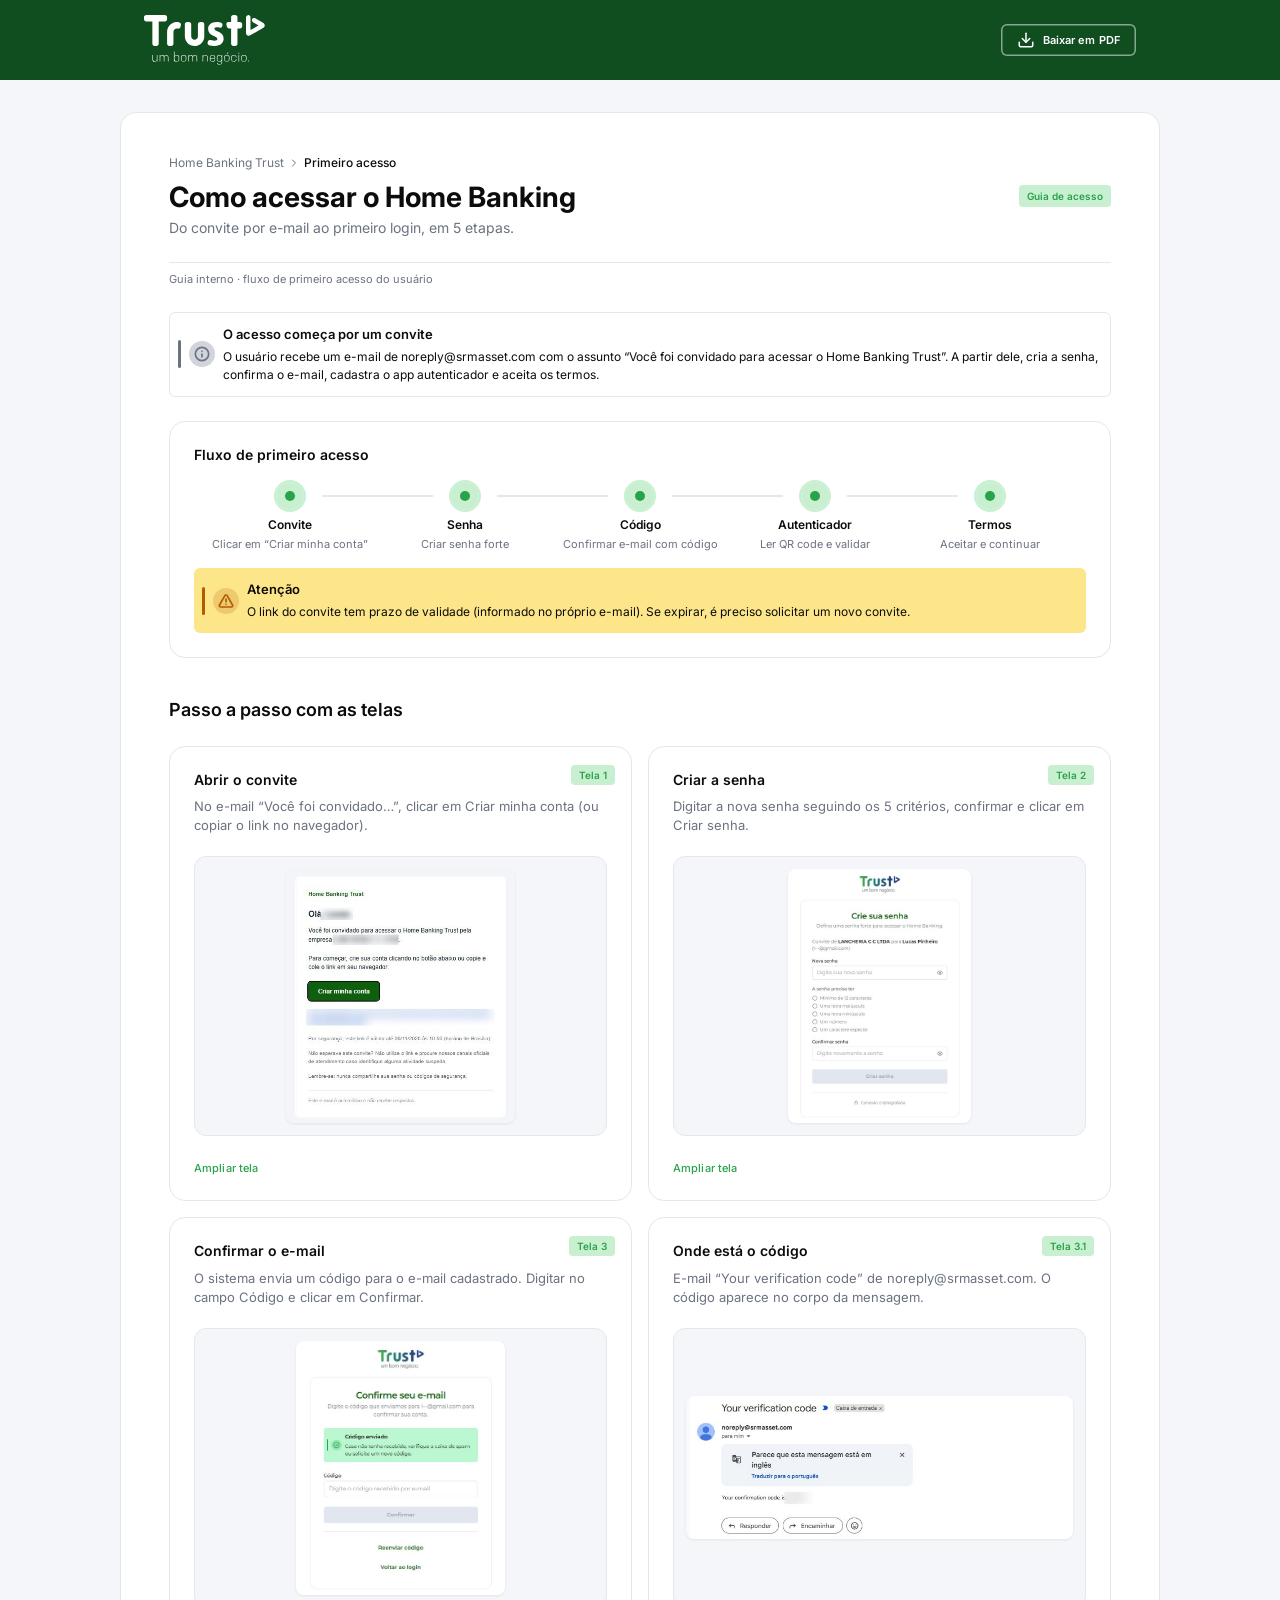
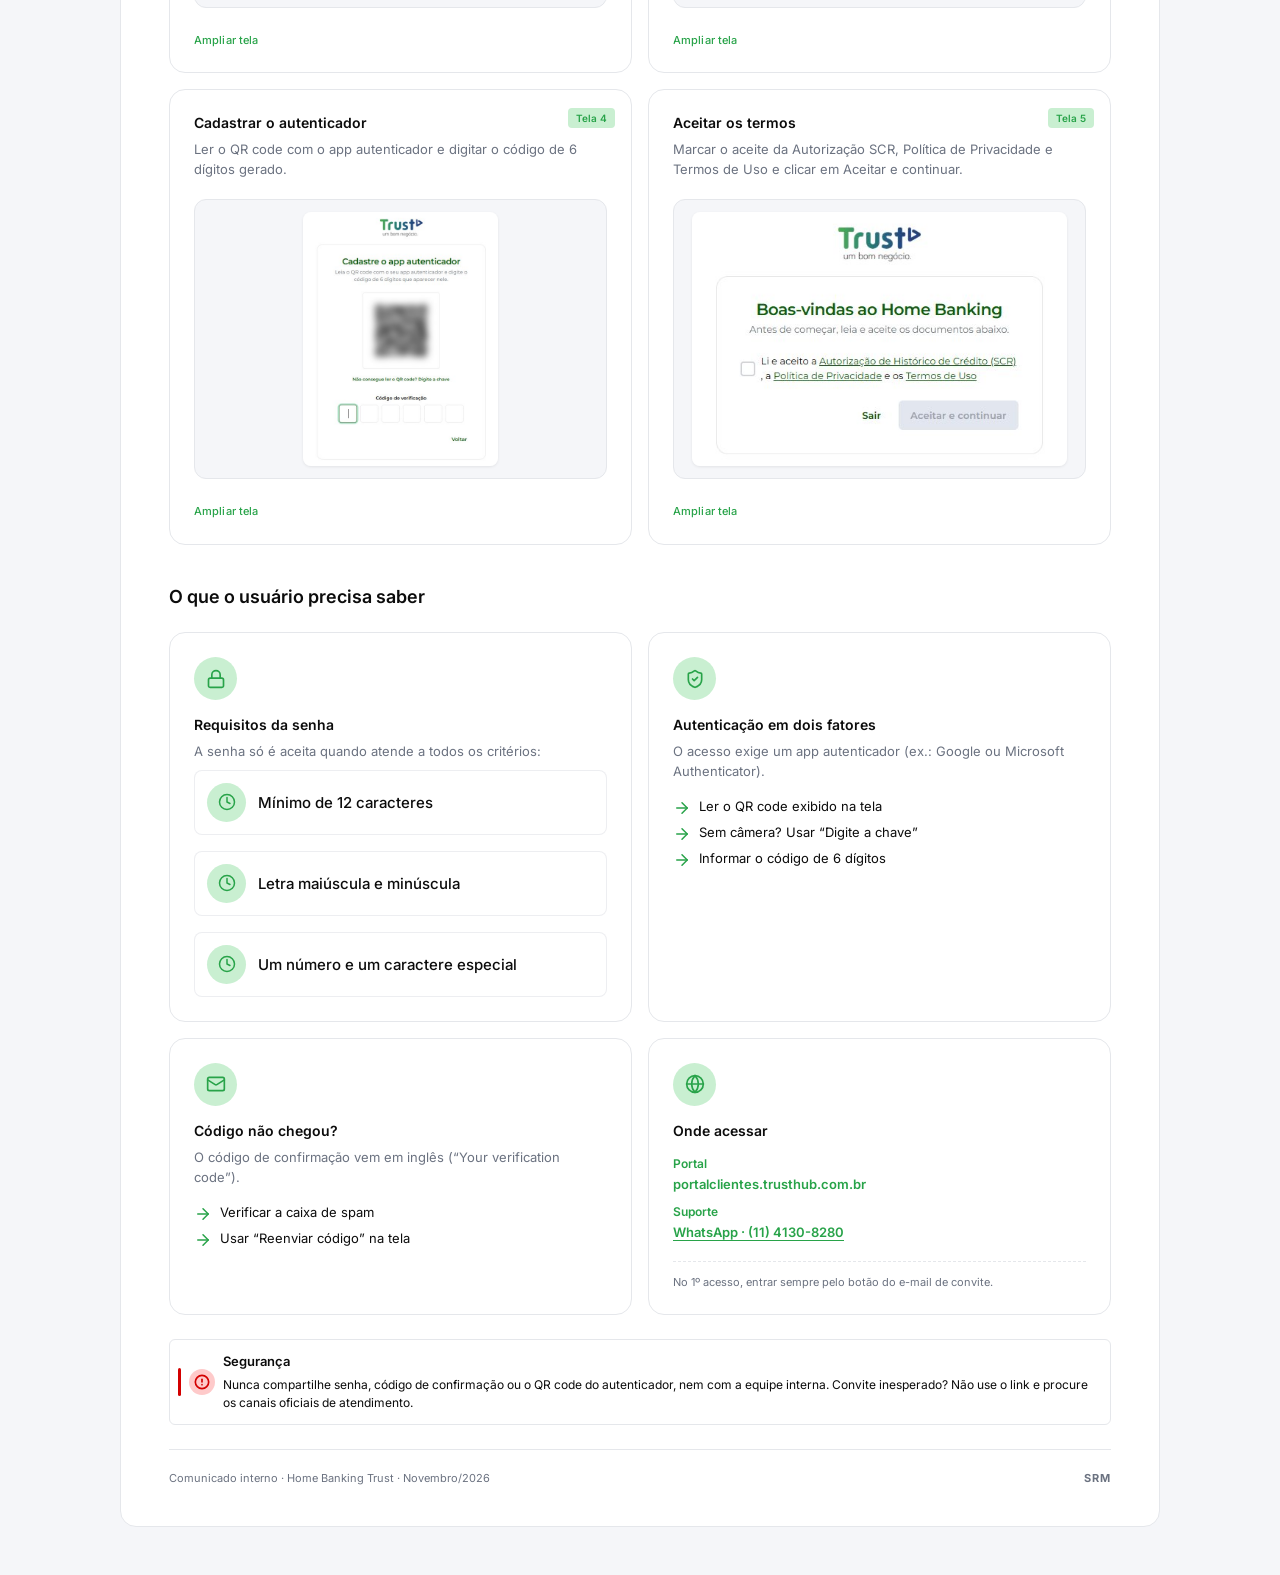
==== commit bd7b4918: "Manual: rodapé com SRM, sem ASSET Co-Authored-By: Claude Opus 5.5 <noreply@anthropic.com>" ====
--- a/manual/index.html
+++ b/manual/index.html
@@ -8,7 +8,7 @@
   <link rel="preconnect" href="https://fonts.googleapis.com">
   <link rel="preconnect" href="https://fonts.gstatic.com" crossorigin>
   <link href="https://fonts.googleapis.com/css2?family=Inter:wght@400;500;600;700&display=swap" rel="stylesheet">
-  <script type="module" crossorigin src="./assets/index-DztUxtup.js"></script>
+  <script type="module" crossorigin src="./assets/index-Beic1BOw.js"></script>
   <link rel="stylesheet" crossorigin href="./assets/index-RgGXMD9n.css">
 </head>
 <body>
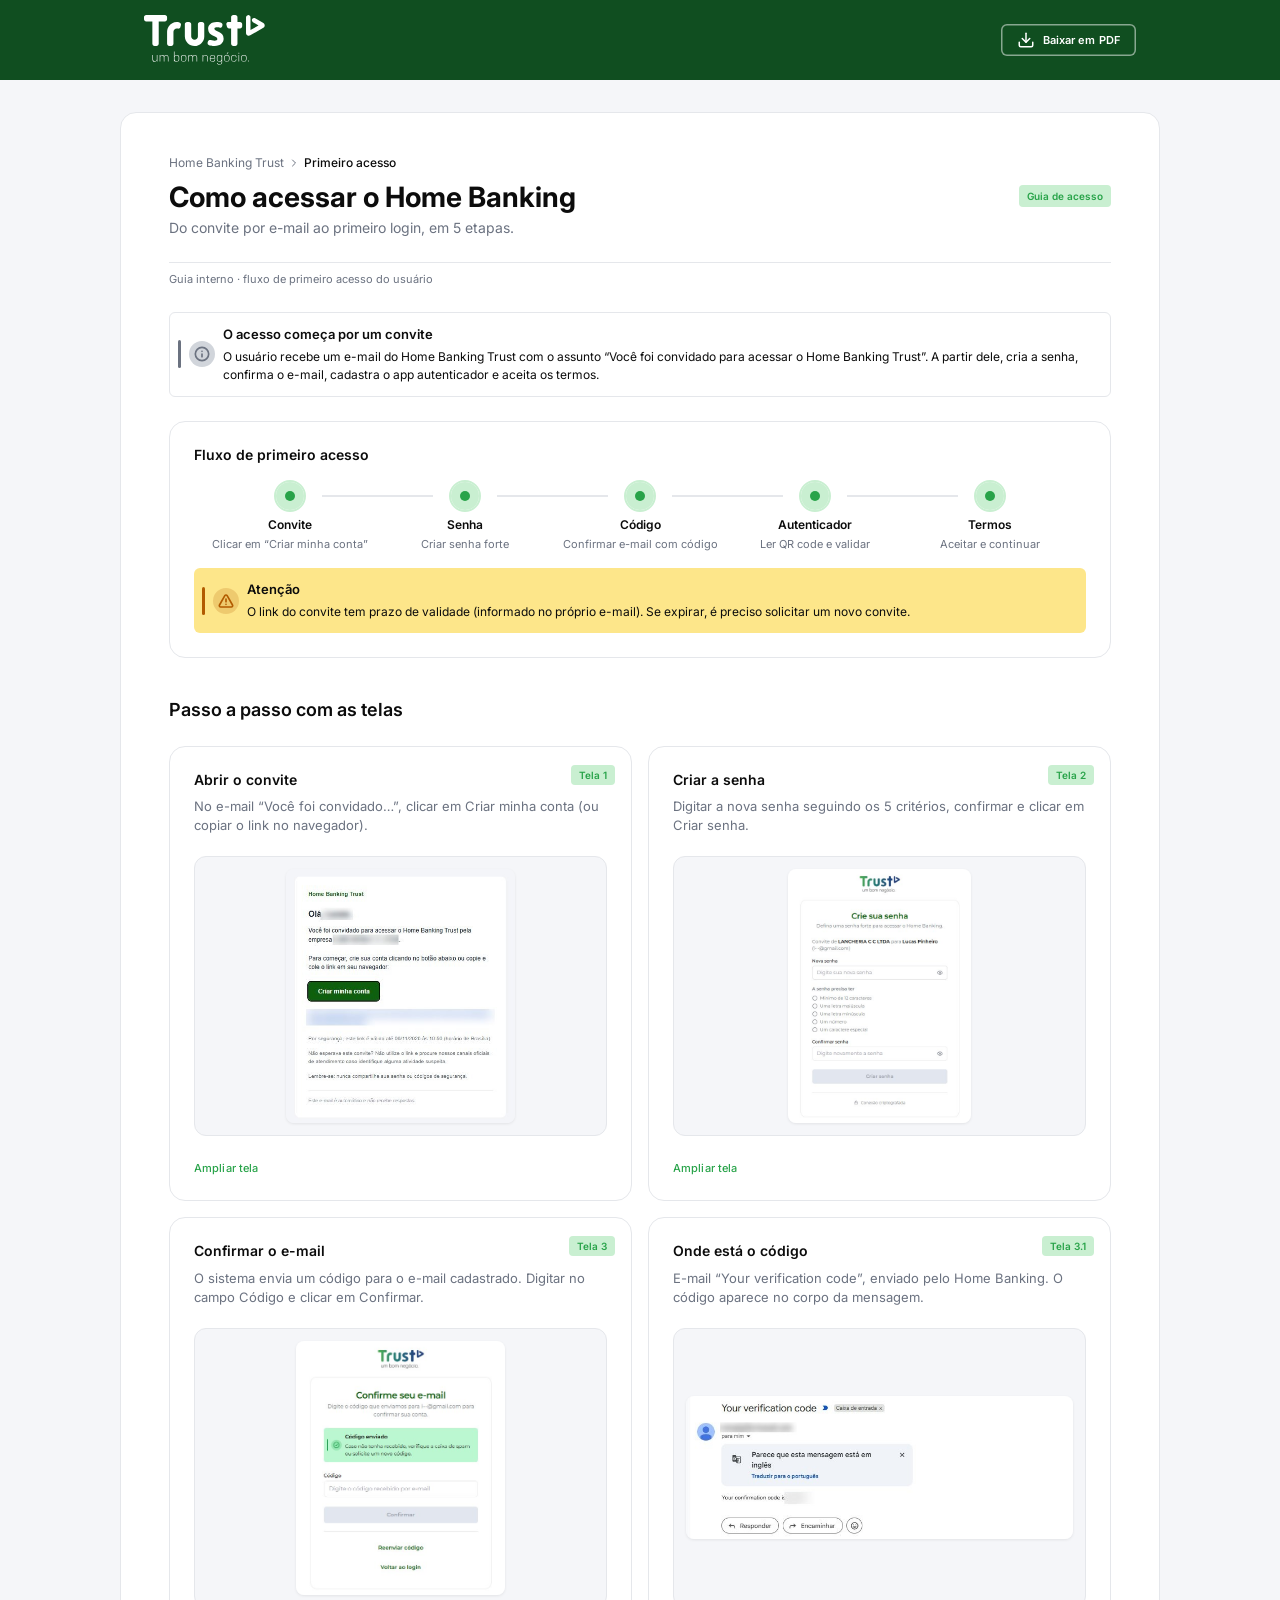
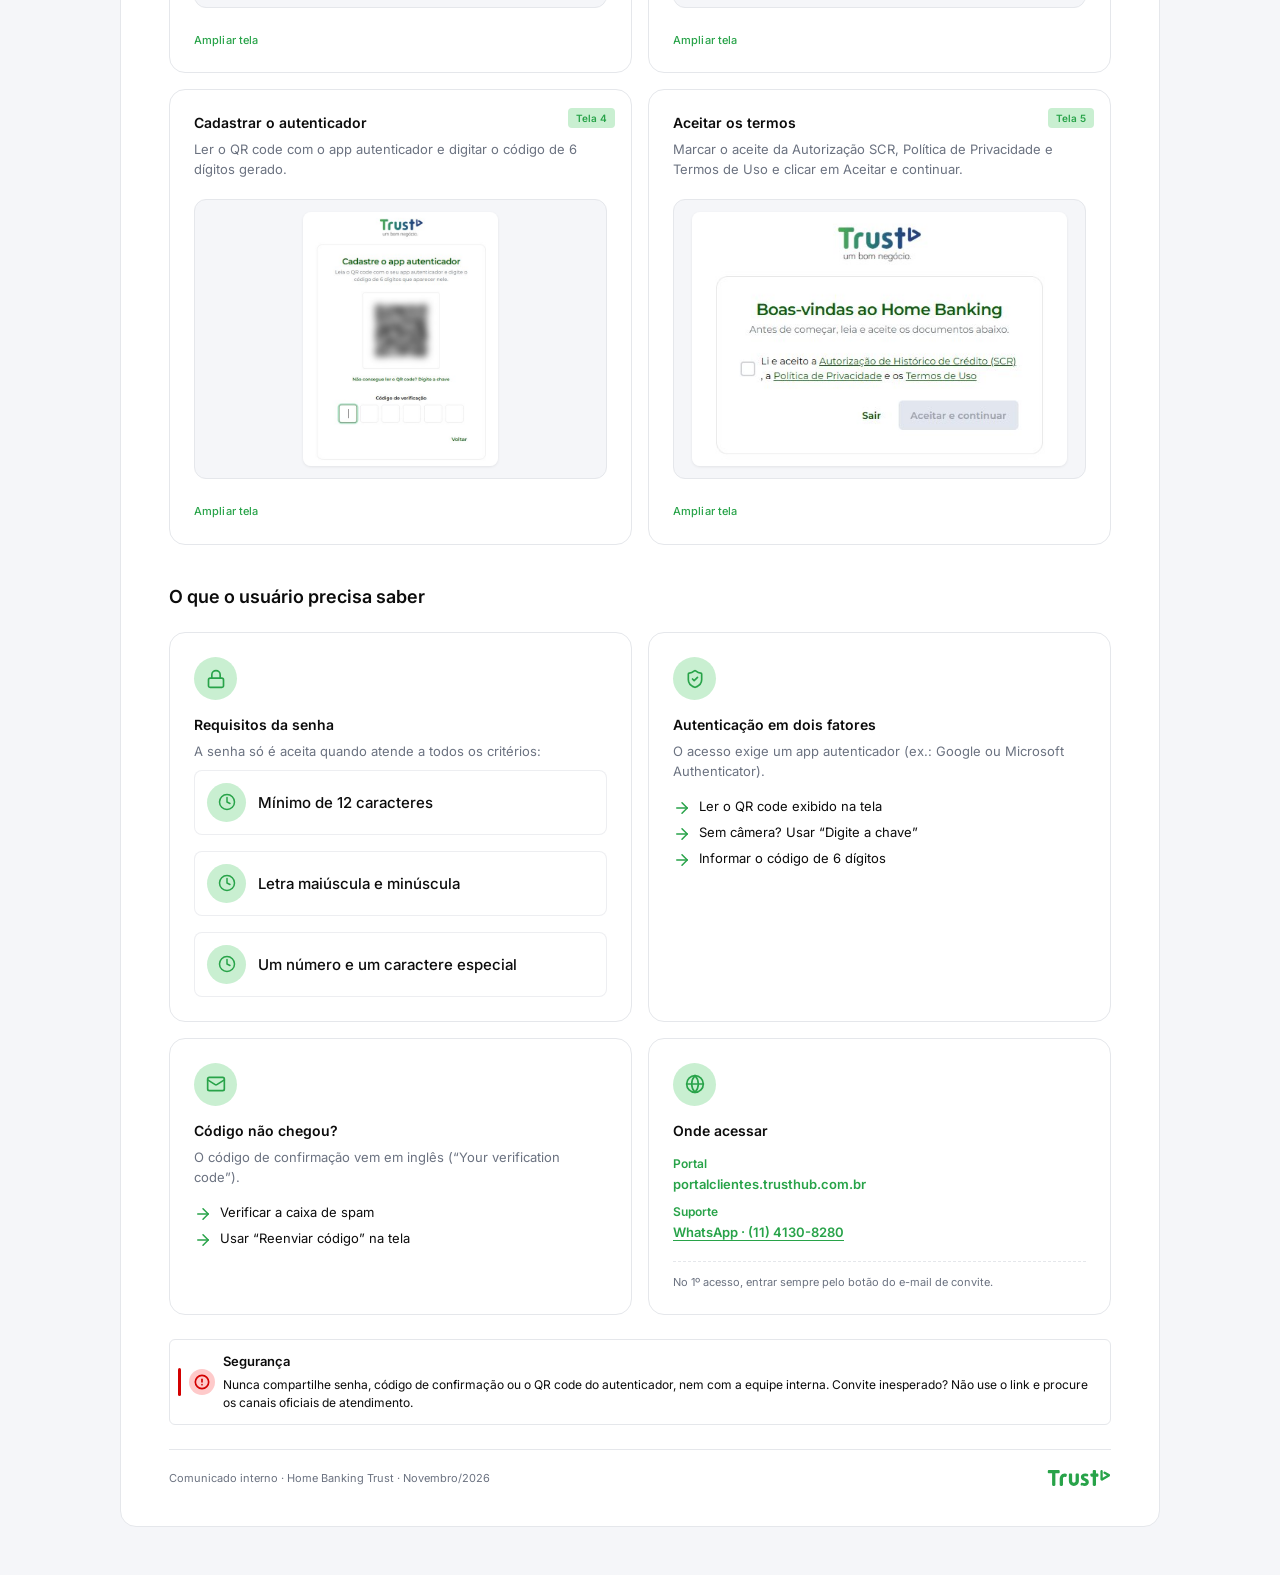
==== commit 75dc8125: "Trust sem SRM: remetente, print 3.1 e rodapé do manual Co-Authored-By: Claude Opus 5.5 <noreply@anth" ====
--- a/manual/index.html
+++ b/manual/index.html
@@ -8,7 +8,7 @@
   <link rel="preconnect" href="https://fonts.googleapis.com">
   <link rel="preconnect" href="https://fonts.gstatic.com" crossorigin>
   <link href="https://fonts.googleapis.com/css2?family=Inter:wght@400;500;600;700&display=swap" rel="stylesheet">
-  <script type="module" crossorigin src="./assets/index-Beic1BOw.js"></script>
+  <script type="module" crossorigin src="./assets/index-BT_AoHuo.js"></script>
   <link rel="stylesheet" crossorigin href="./assets/index-RgGXMD9n.css">
 </head>
 <body>
